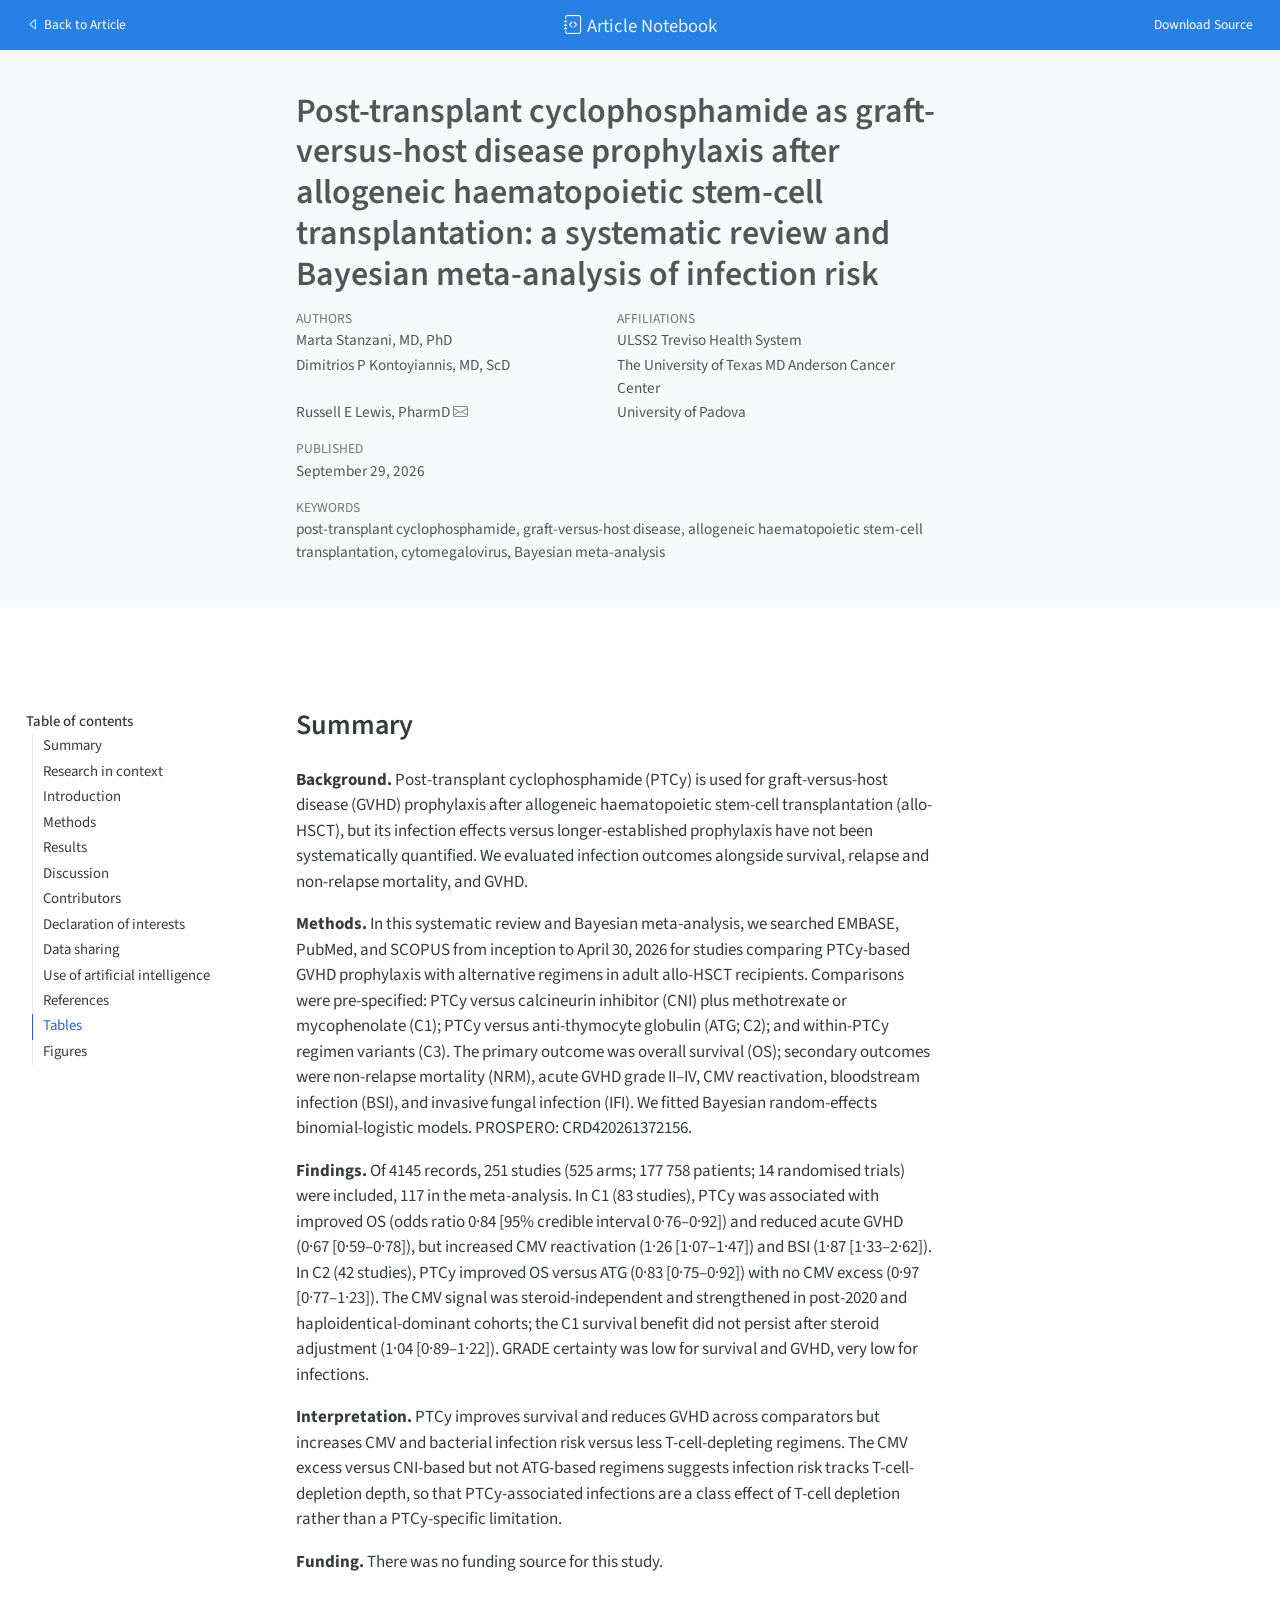
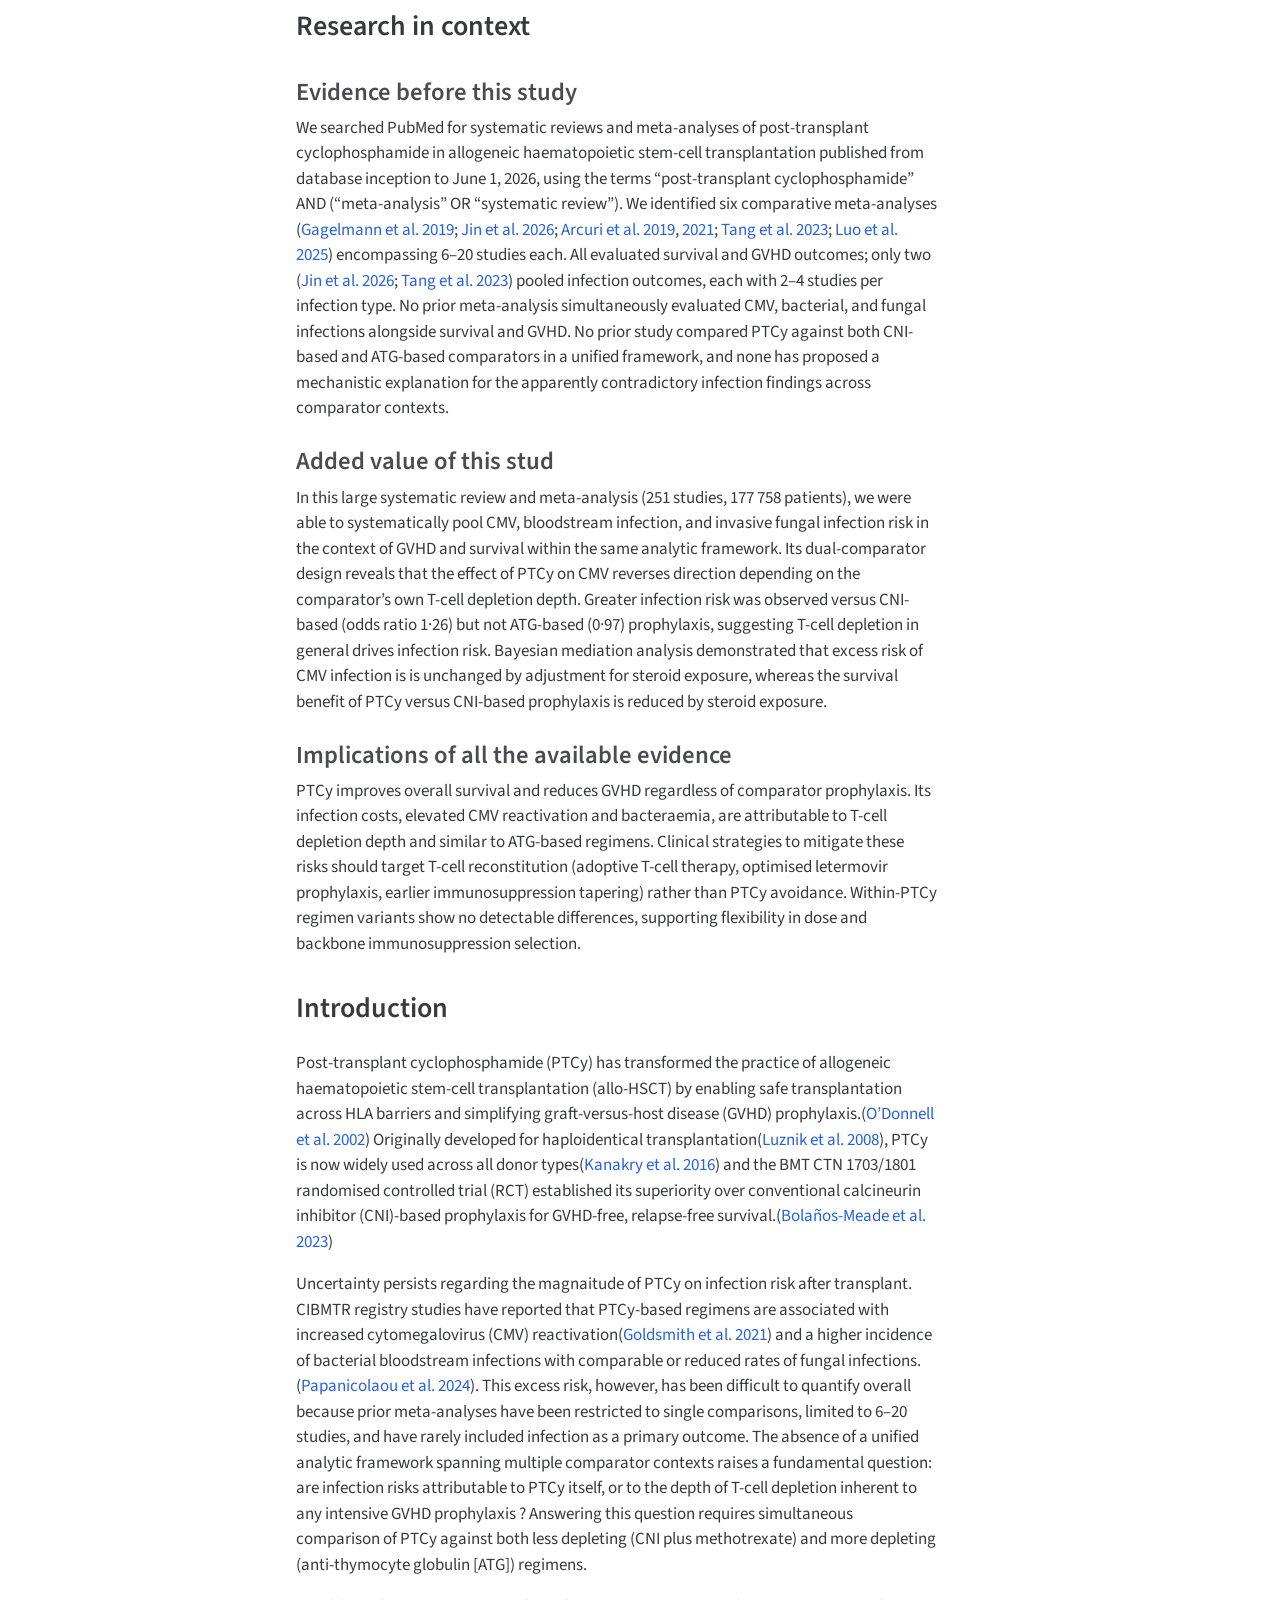
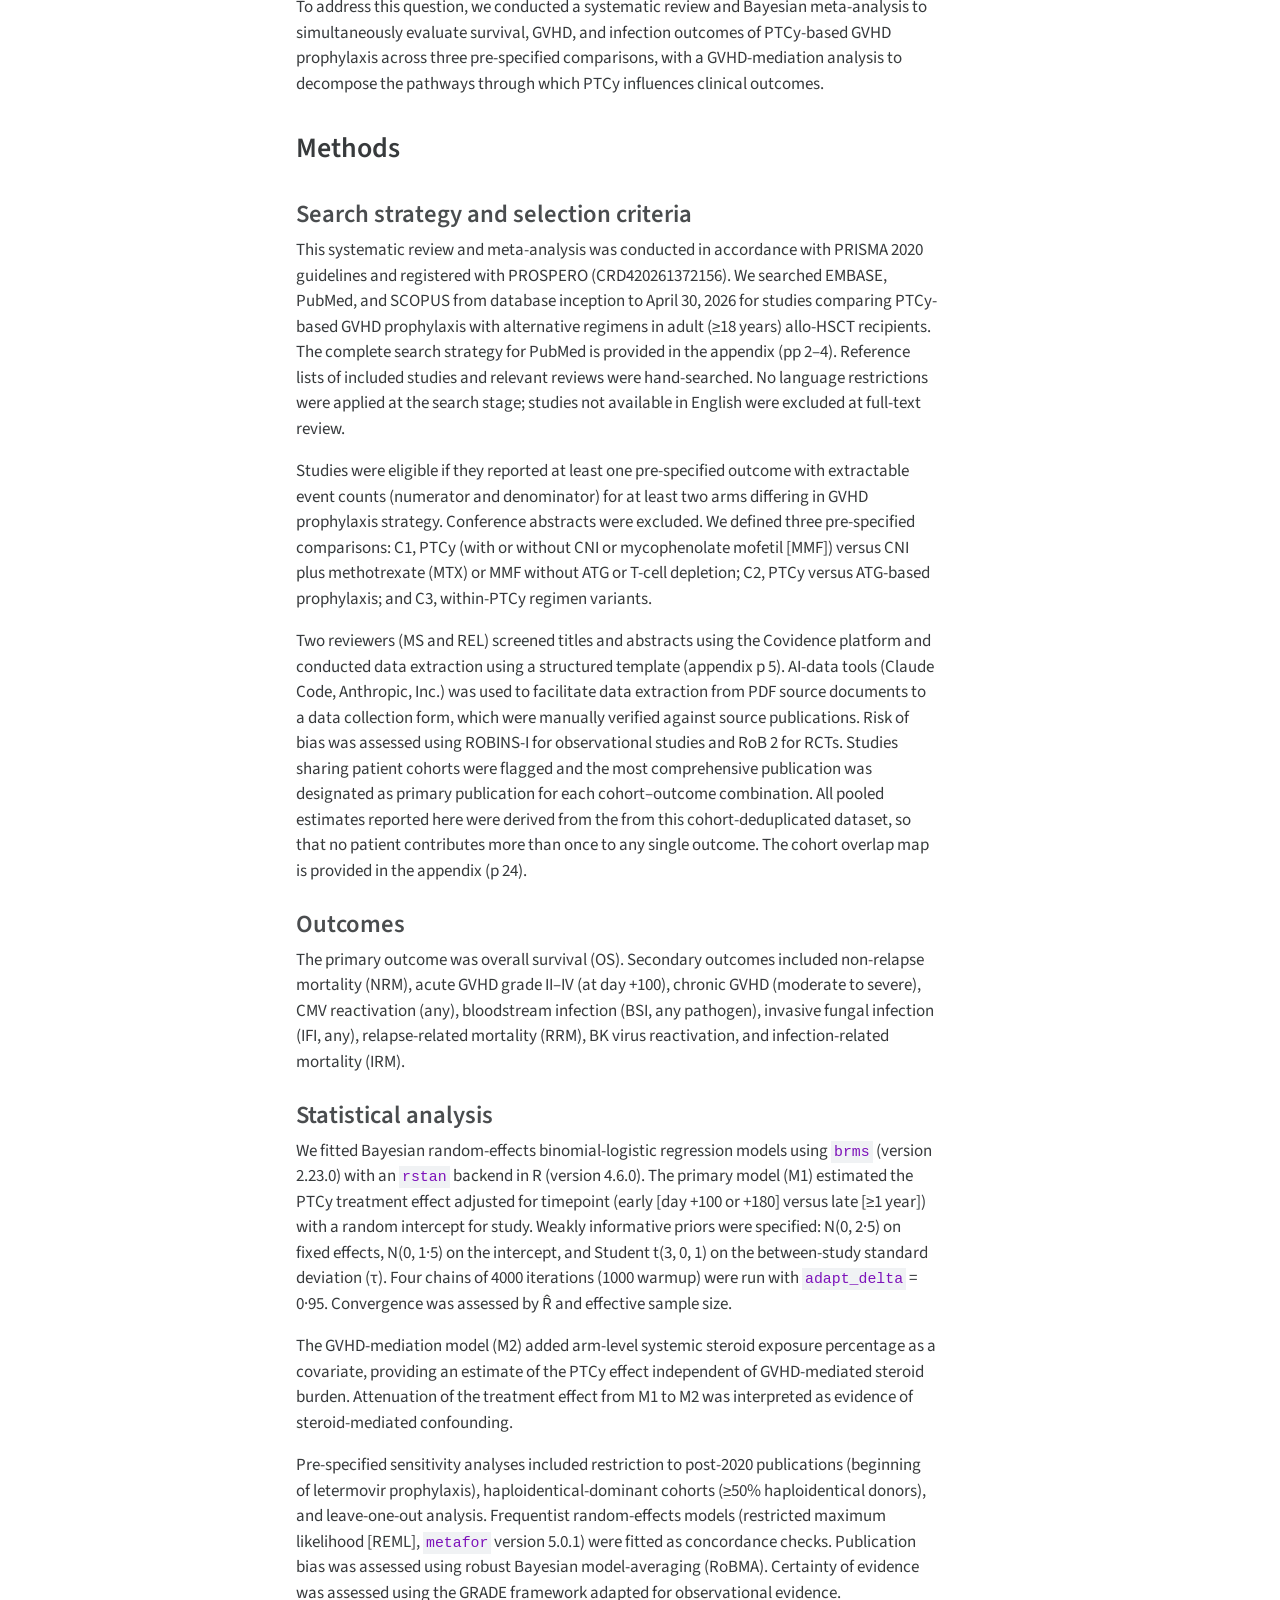
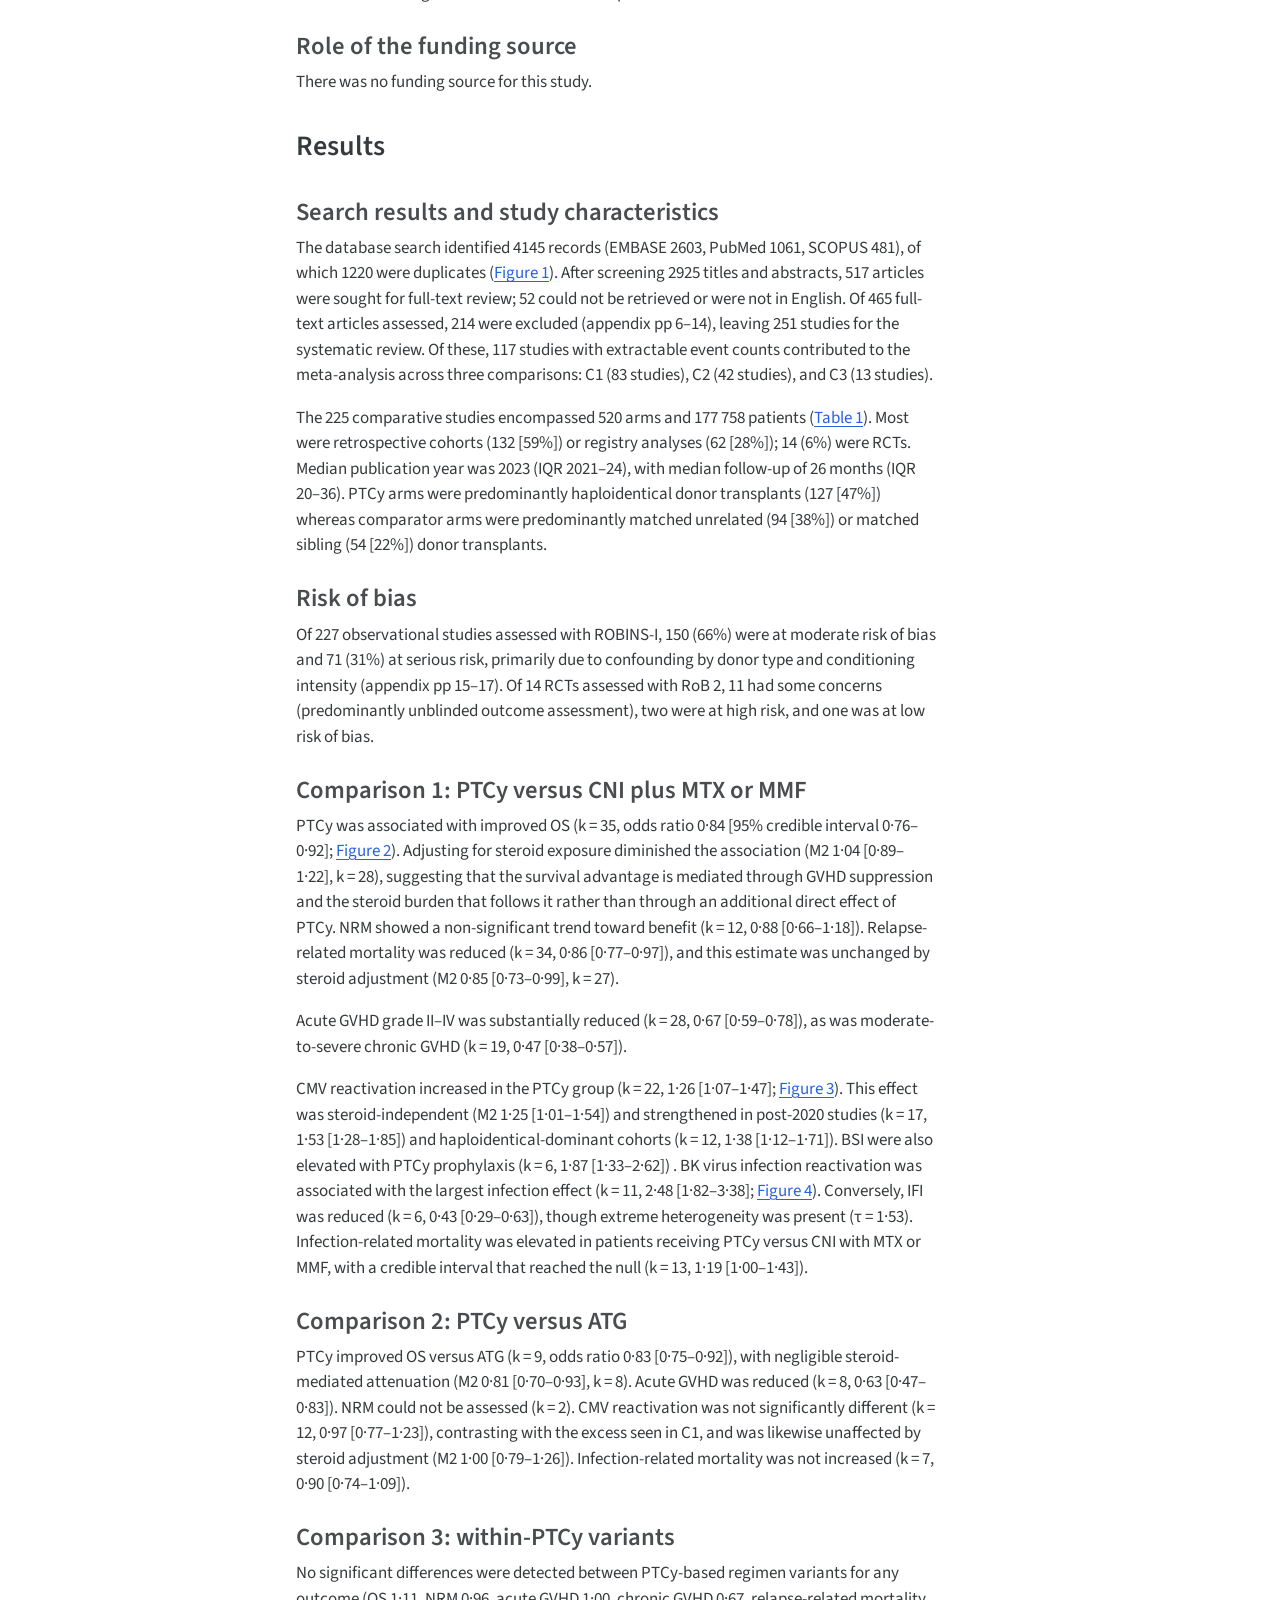
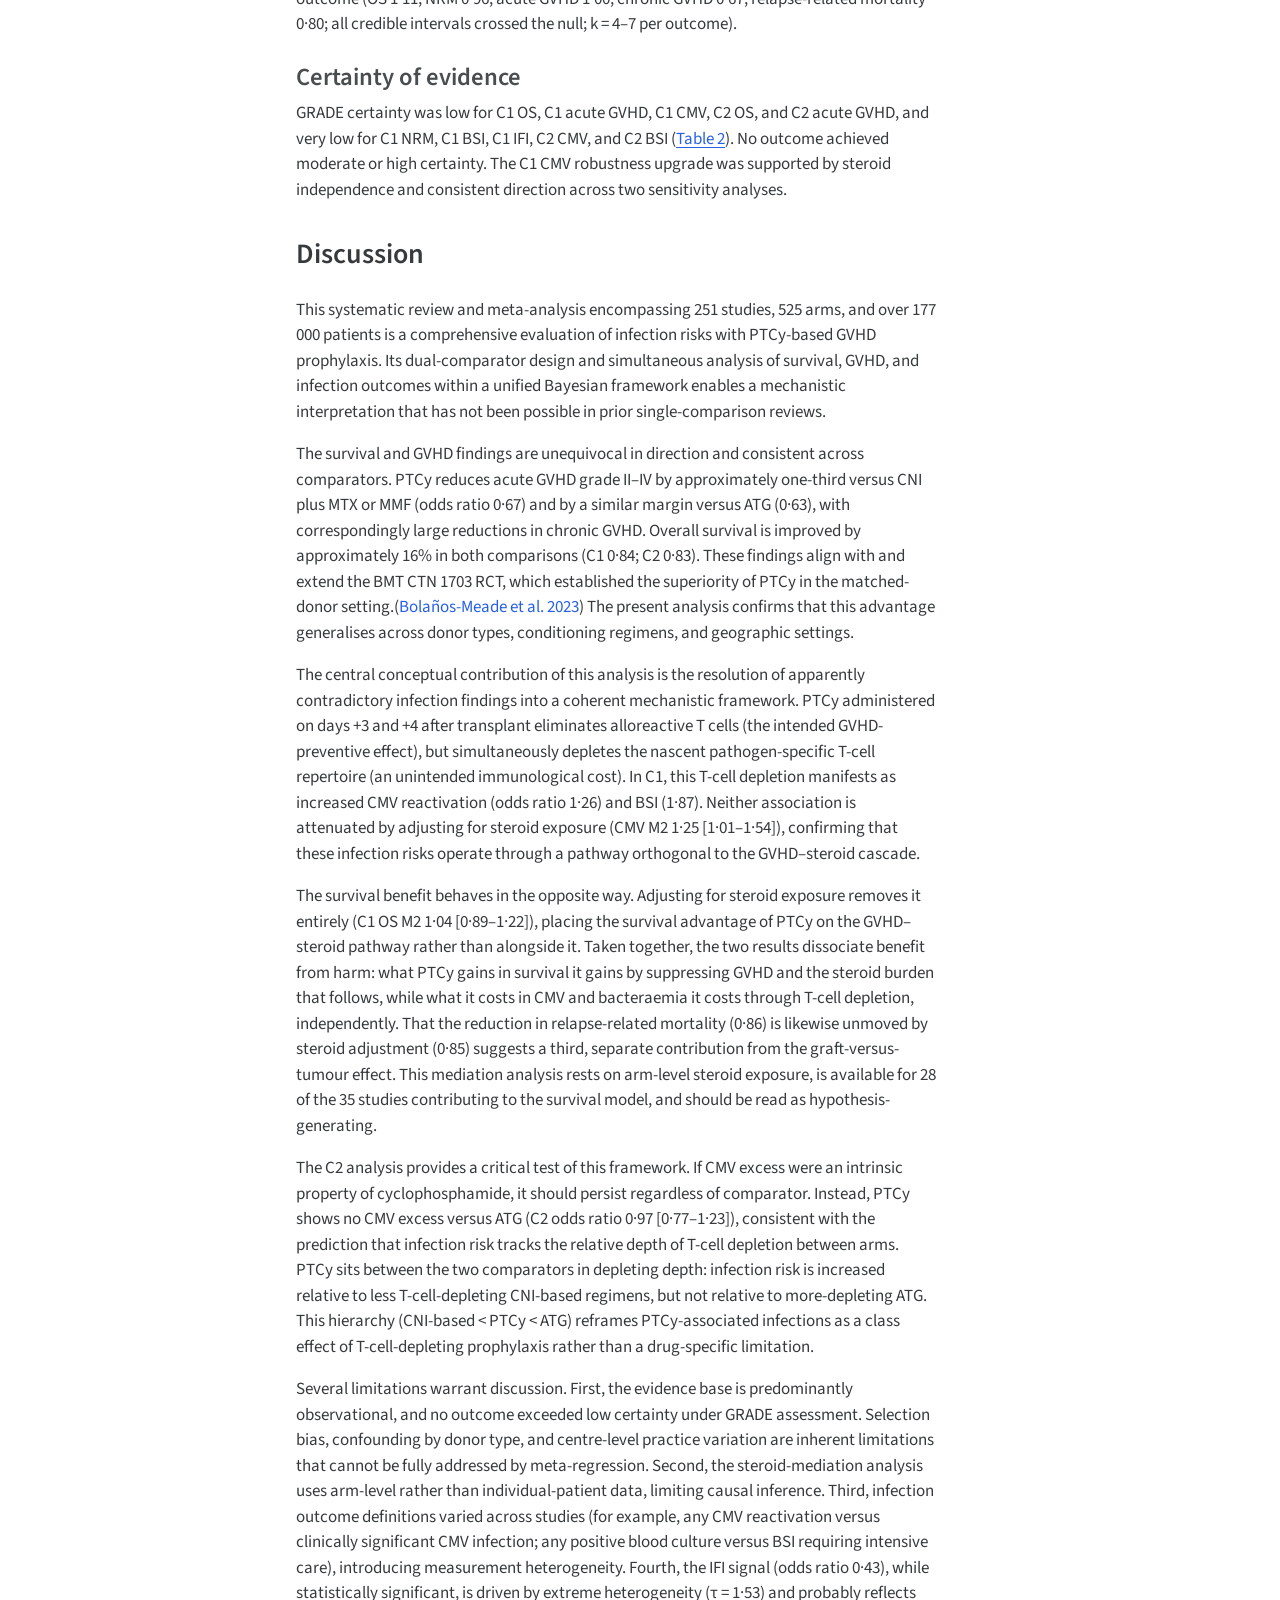
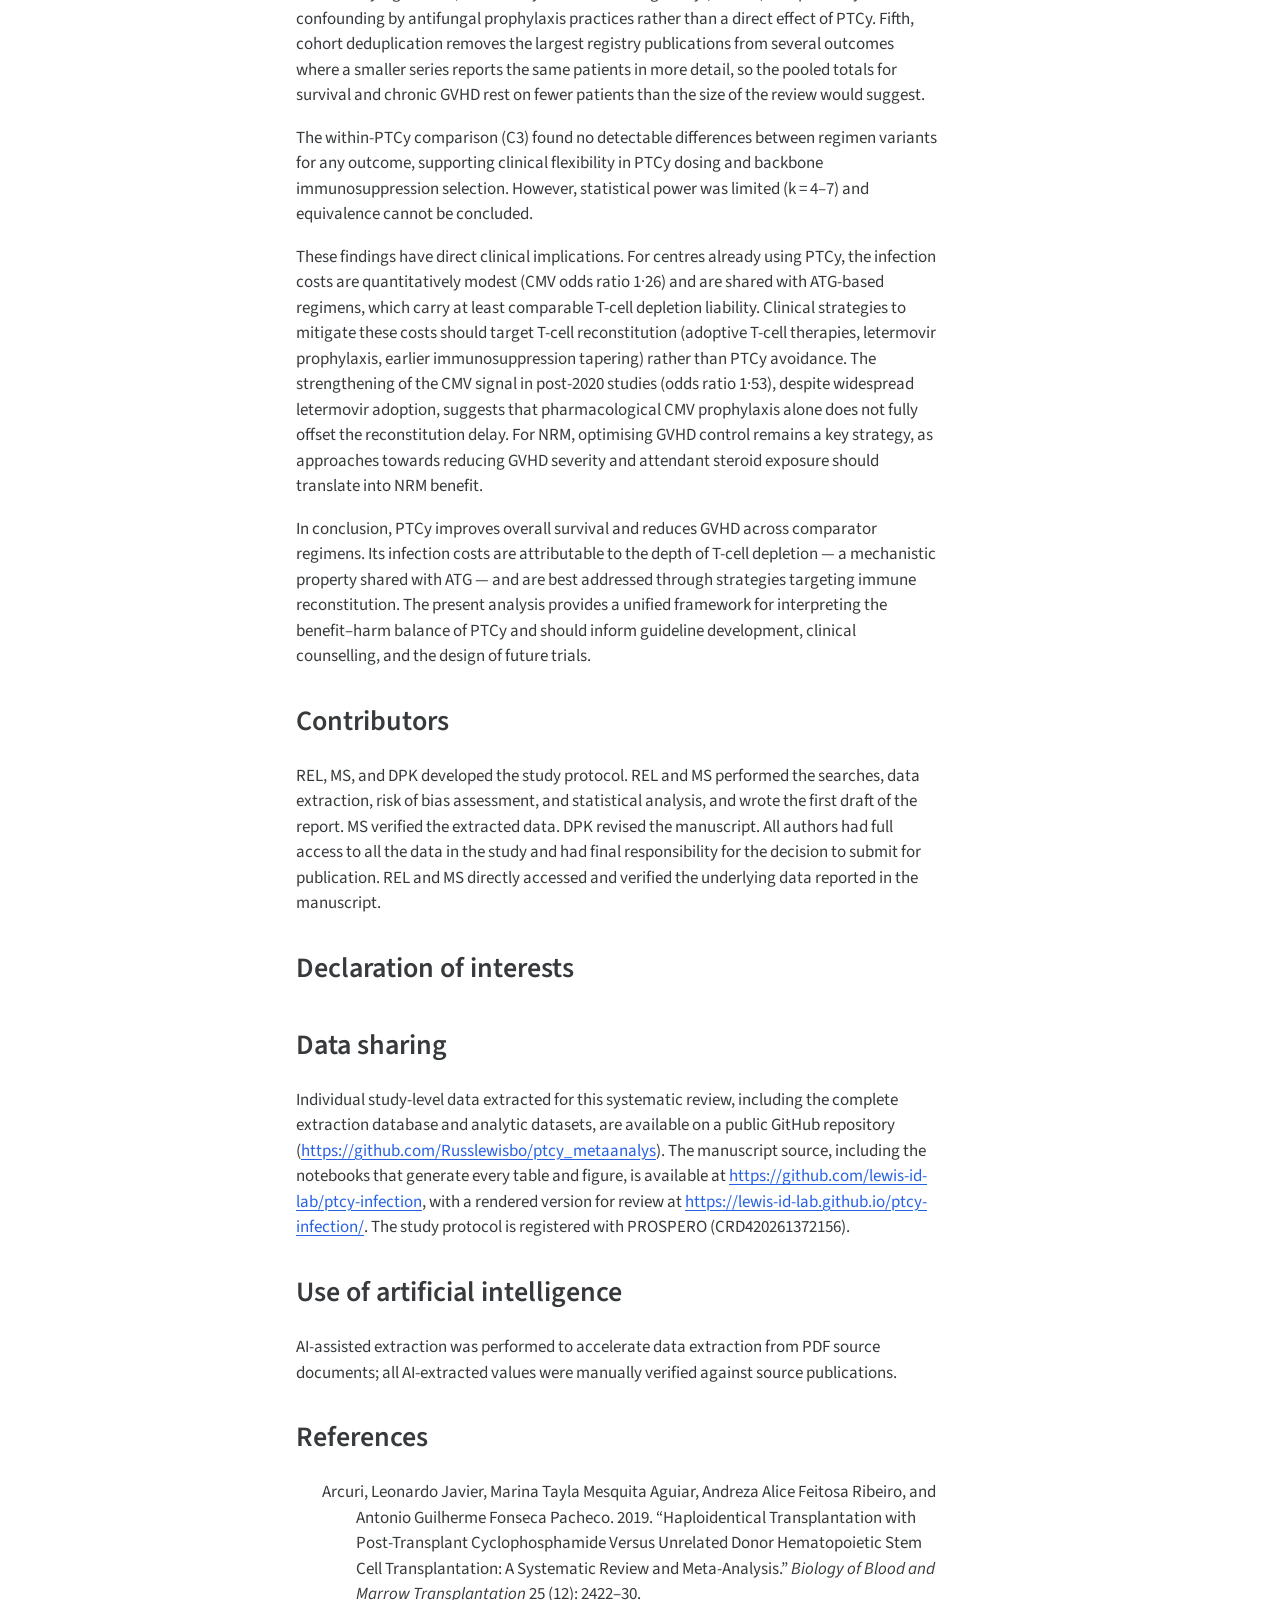
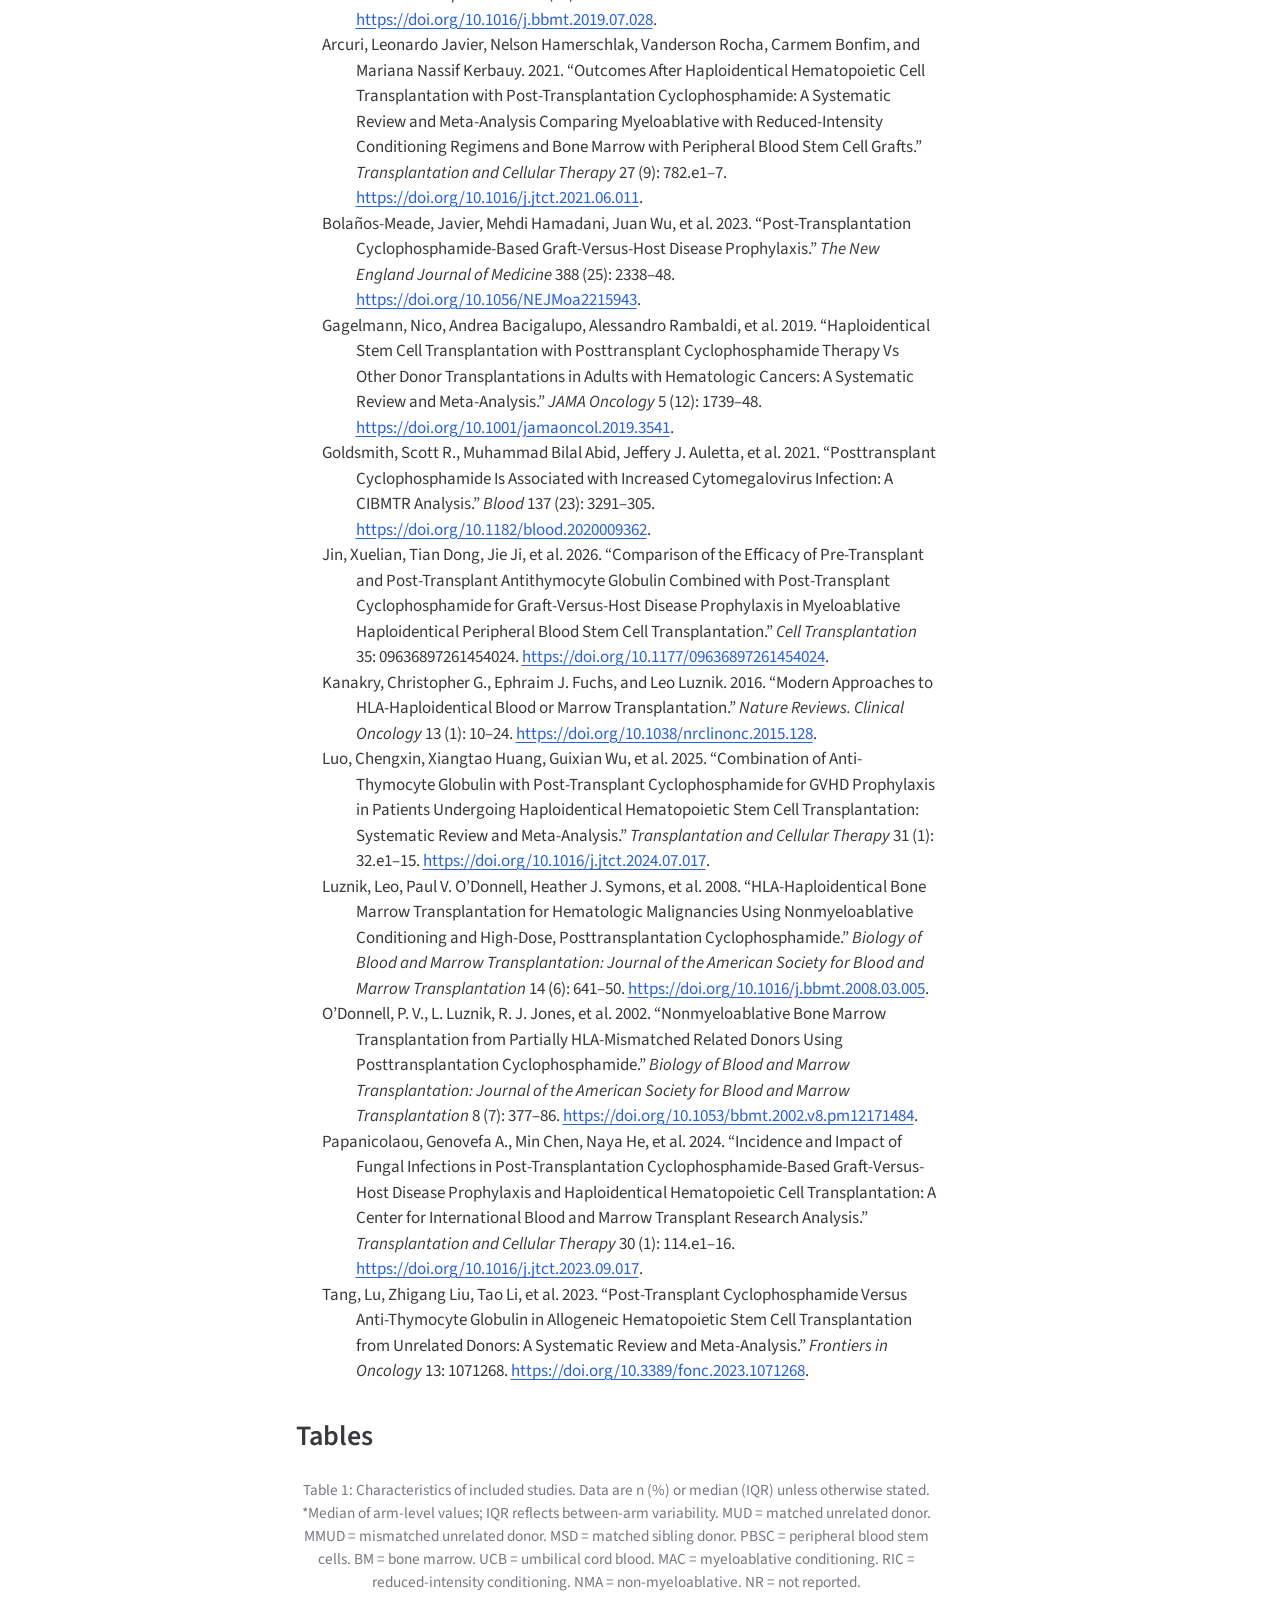
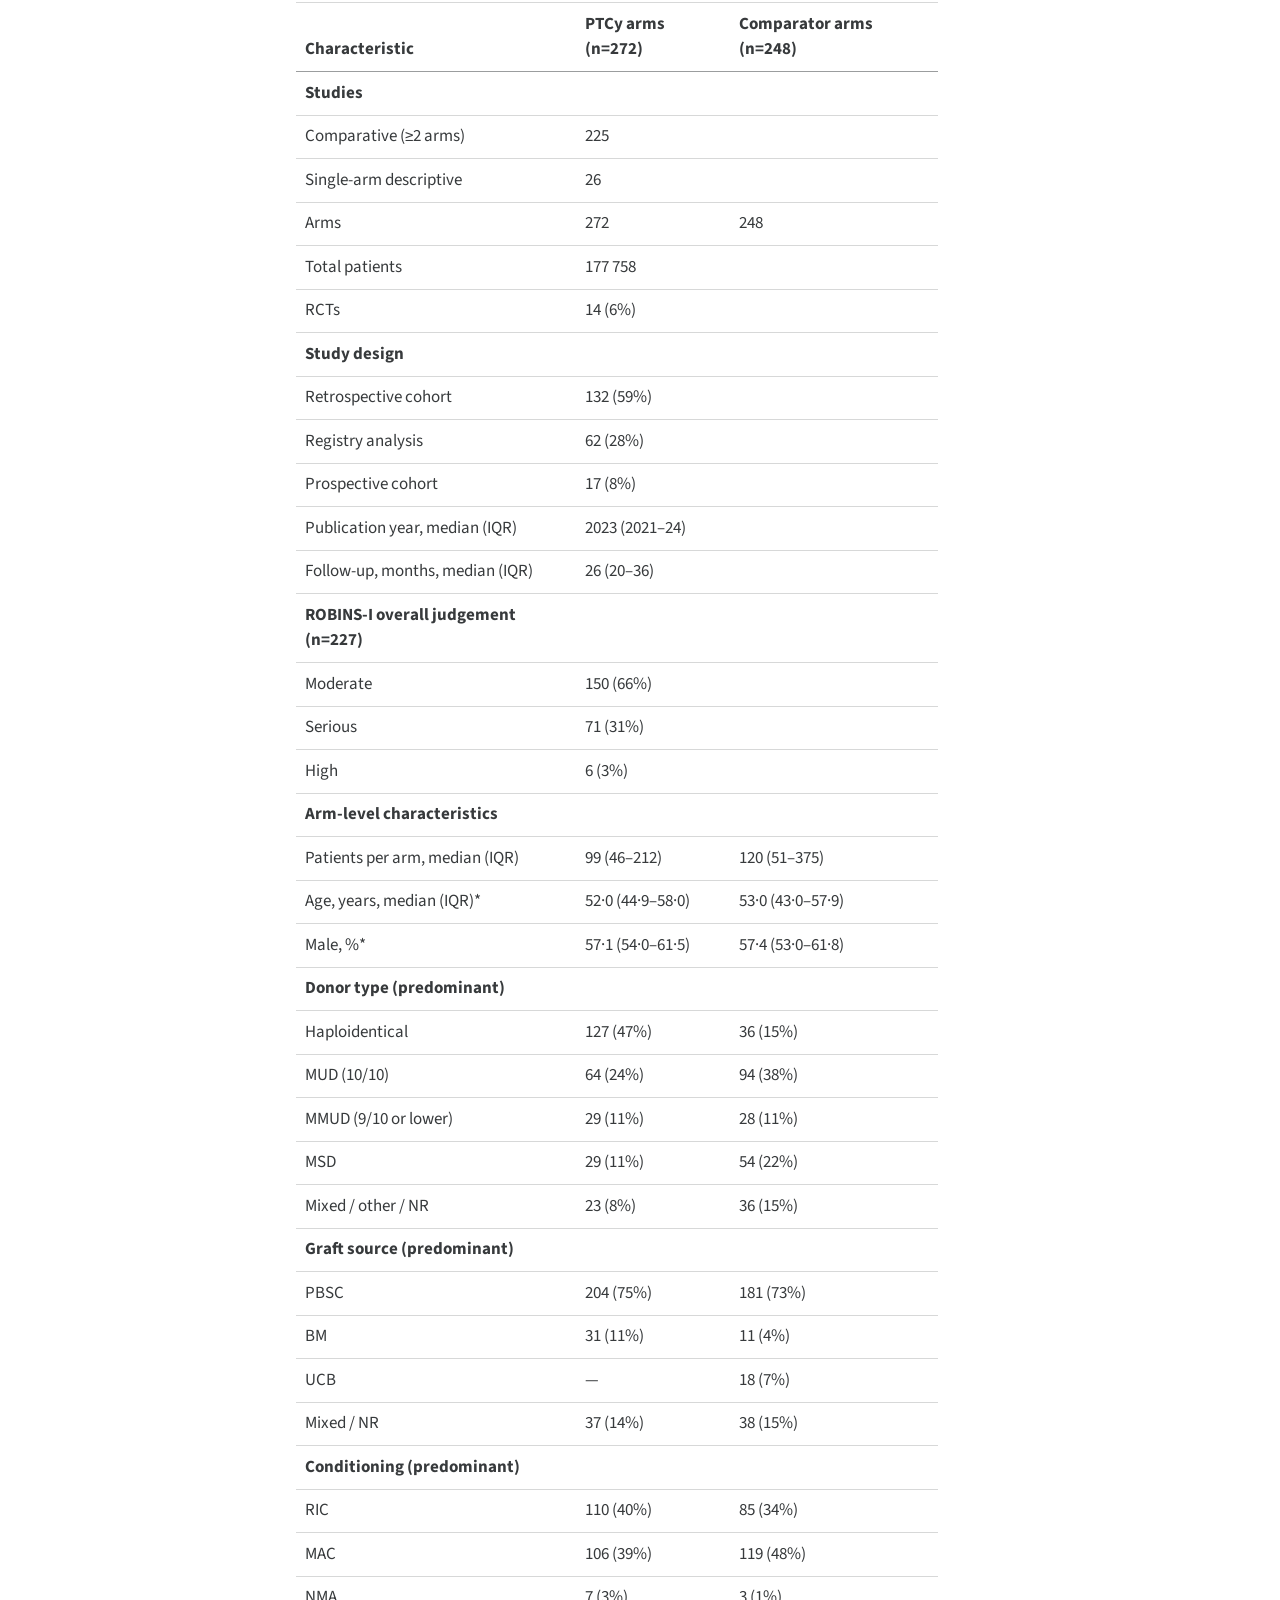
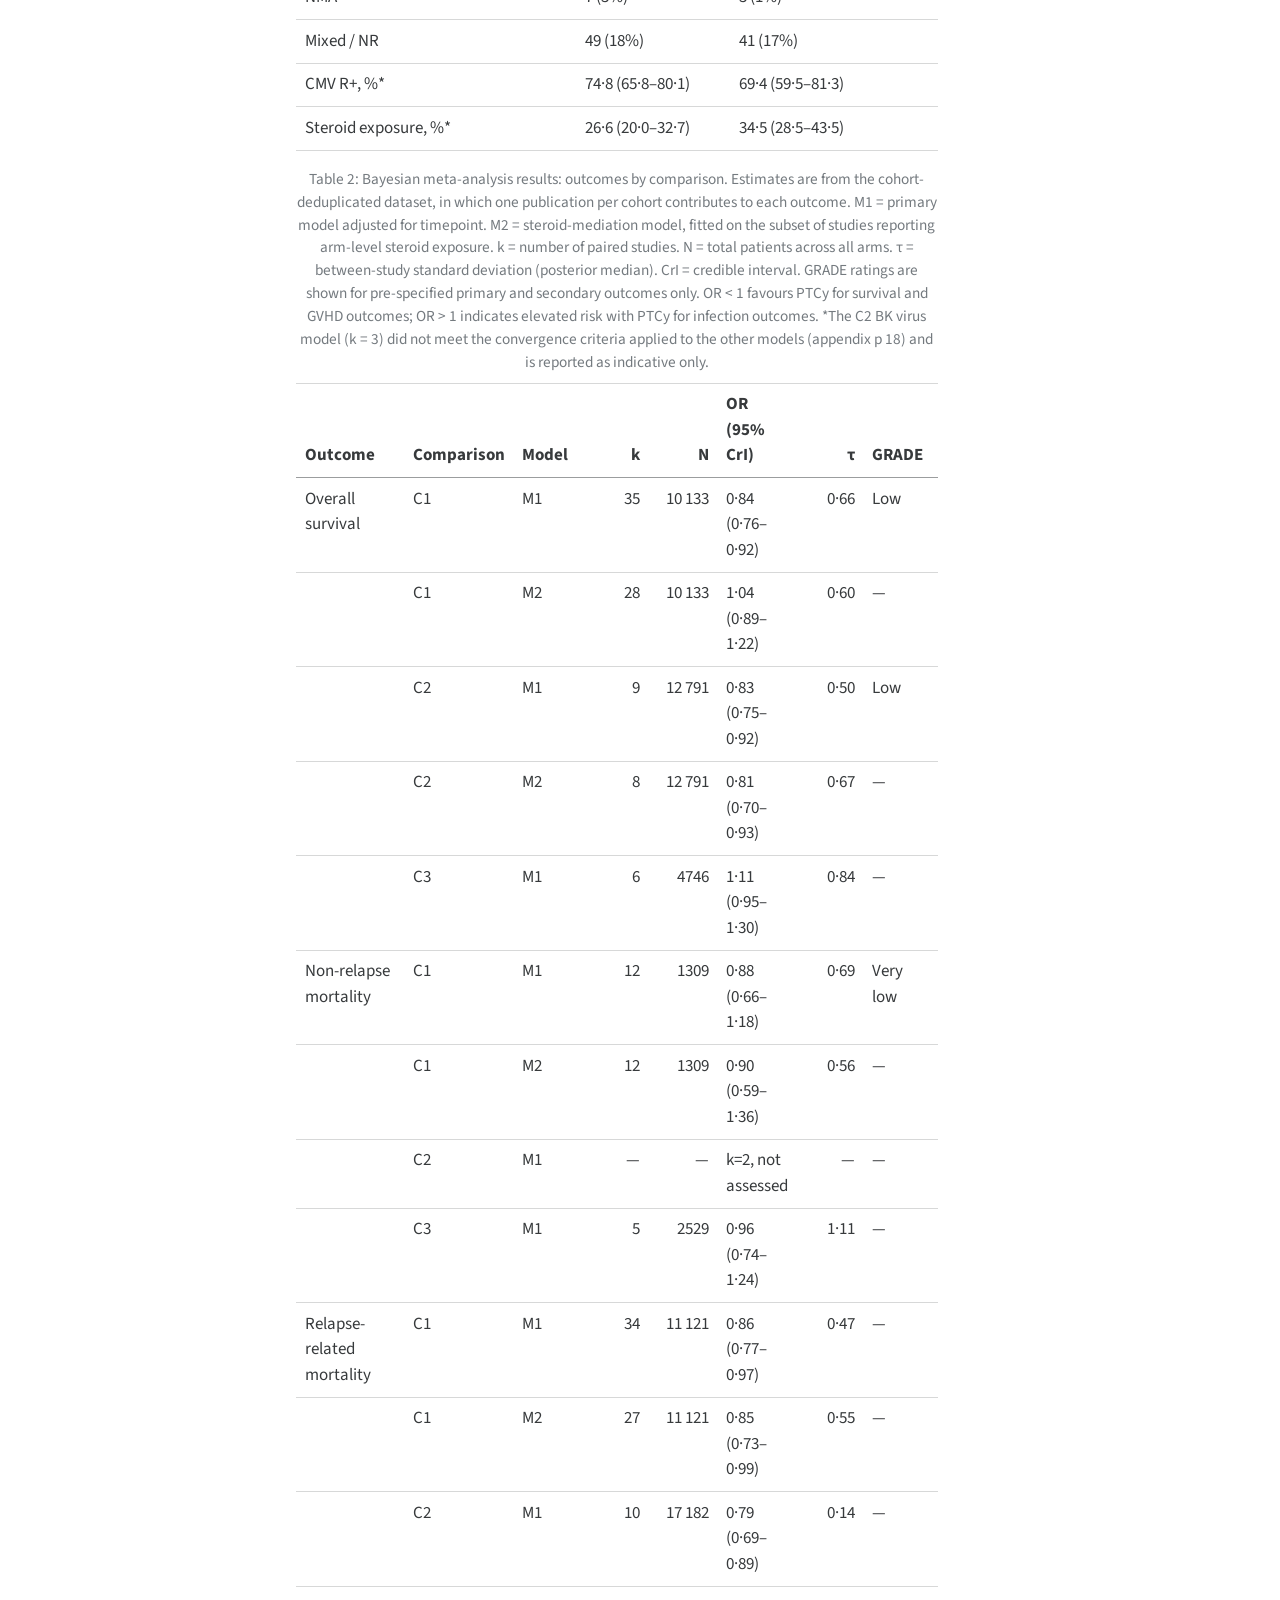
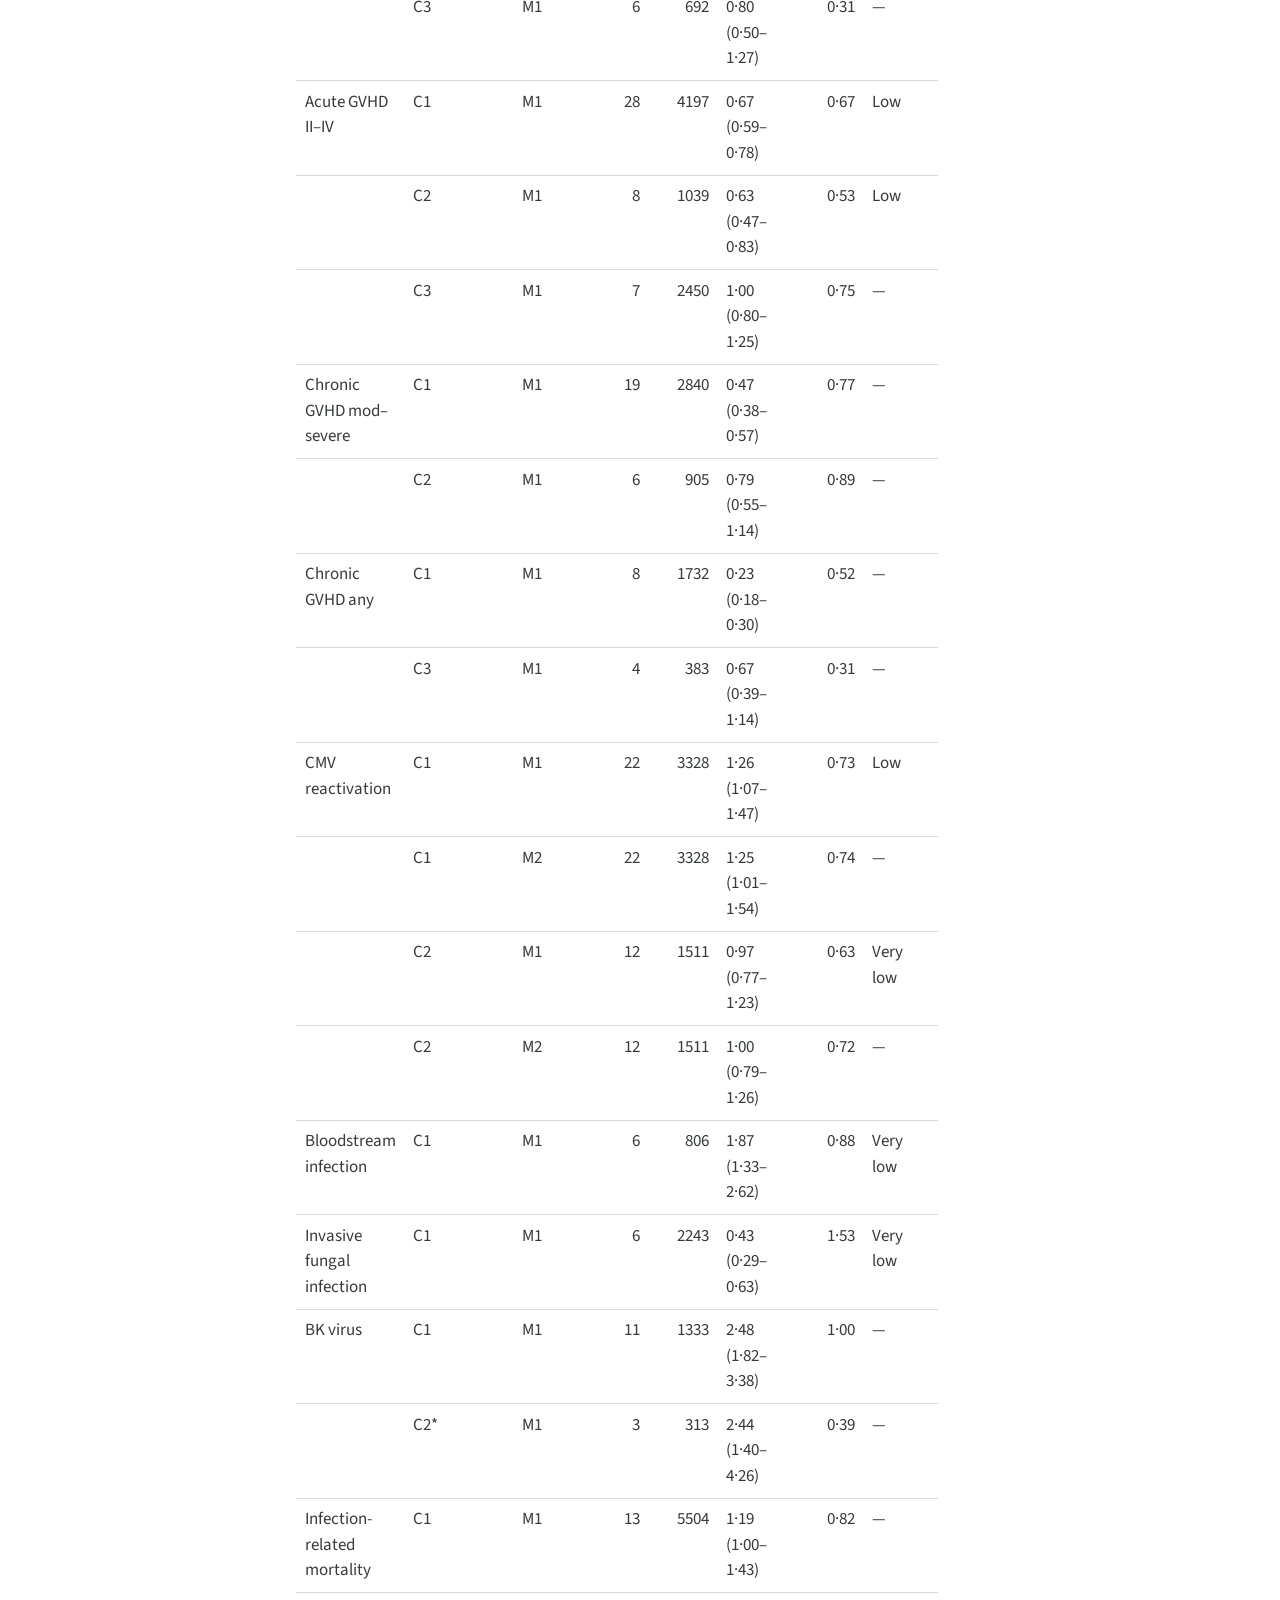
==== index-preview.html @ 62291aff "Clarify T-cell depletion hierarchy sentence" ====
<!DOCTYPE html>
<html xmlns="http://www.w3.org/1999/xhtml" lang="en" xml:lang="en"><head>
    <meta charset="utf-8">
    <meta name="generator" content="quarto-1.10.18">

    <meta name="viewport" content="width=device-width, initial-scale=1.0, user-scalable=yes">

    <meta name="author" content="Marta Stanzani">
    <meta name="author" content="Dimitrios P Kontoyiannis">
    <meta name="author" content="Russell E Lewis">
    <meta name="dcterms.date" content="2026-09-29">
    <meta name="keywords" content="post-transplant cyclophosphamide, graft-versus-host disease, allogeneic haematopoietic stem-cell transplantation, cytomegalovirus, Bayesian meta-analysis">

    <title>Post-transplant cyclophosphamide as graft-versus-host disease prophylaxis after allogeneic haematopoietic stem-cell transplantation: a systematic review and Bayesian meta-analysis of infection risk</title>
    <style>
      /* Default styles provided by pandoc.
      ** See https://pandoc.org/MANUAL.html#variables-for-html for config info.
      */
      span.smallcaps{font-variant: small-caps;}
      div.columns{display: flex; gap: 1.5em;}
      div.column{flex: auto;}
      @media screen {
      div.columns{gap: min(4vw, 1.5em);}
      div.column{overflow-x: auto;}
      }
      div.hanging-indent{margin-left: 1.5em; text-indent: -1.5em;}
      ul.task-list{list-style: none;}
      ul.task-list li input[type="checkbox"] {
        width: 0.8em;
        margin: 0 0.8em 0.2em -1em; /* quarto-specific, see https://github.com/quarto-dev/quarto-cli/issues/4556 */ 
        vertical-align: middle;
      }
      /* CSS for citations */
      div.csl-bib-body { }
      div.csl-entry {
        clear: both;
      }
      .hanging-indent div.csl-entry {
        margin-left:2em;
        text-indent:-2em;
      }
      div.csl-left-margin {
        min-width:2em;
        float:left;
      }
      div.csl-right-inline {
        margin-left:2em;
        padding-left:1em;
      }
      div.csl-indent {
        margin-left: 2em;
      }    </style>

    <style>
      body.hypothesis-enabled #quarto-embed-header {
        padding-right: 36px;
      }

      #quarto-embed-header {
        height: 3em;
        width: 100%;
        display: flex;
        justify-content: space-between;
        align-items: center;
        border-bottom: solid 1px;
      }

      #quarto-embed-header h6 {
        font-size: 1.1em;
        padding-top: 0.6em;
        margin-left: 1em;
        margin-right: 1em;
        font-weight: 400;
      }

      #quarto-embed-header a.quarto-back-link,
      #quarto-embed-header a.quarto-download-embed {
        font-size: 0.8em;
        margin-top: 1em;
        margin-bottom: 1em;
        margin-left: 1em;
        margin-right: 1em;
      }

      .quarto-back-container {
        padding-left: 0.5em;
        display: flex;
      }

      .headroom {
          will-change: transform;
          transition: transform 200ms linear;
      }

      .headroom--pinned {
          transform: translateY(0%);
      }

      .headroom--unpinned {
          transform: translateY(-100%);
      }      
    </style>

    <script>
    window.document.addEventListener("DOMContentLoaded", function () {

      var header = window.document.querySelector("#quarto-embed-header");
      const titleBannerEl = window.document.querySelector("body > #title-block-header");
      if (titleBannerEl) {
        titleBannerEl.style.paddingTop = header.clientHeight + "px";
      }
      const contentEl = window.document.getElementById('quarto-content');
      for (const child of contentEl.children) {
        child.style.paddingTop = header.clientHeight + "px";
        child.style.marginTop = "1em";
      }

      // Use the article root if the `back` call doesn't work. This isn't perfect
      // but should typically work
      window.quartoBackToArticle = () => {
        var currentUrl = window.location.href;
        window.history.back();
        setTimeout(() => {
            // if location was not changed in 100 ms, then there is no history back
            if(currentUrl === window.location.href){              
                // redirect to site root
                window.location.href = "index.html";
            }
        }, 100);
      }

      const headroom = new window.Headroom(header, {
        tolerance: 5,
        onPin: function () {
        },
        onUnpin: function () {
        },
      });
      headroom.init();
    });
    </script>

    
<script src="site_libs/manuscript-notebook/headroom.min.js"></script>
<script src="site_libs/clipboard/clipboard.min.js"></script>
<script src="site_libs/quarto-html/quarto.js" type="module"></script>
<script src="site_libs/quarto-html/tabsets/tabsets.js" type="module"></script>
<script src="site_libs/quarto-html/popper.min.js"></script>
<script src="site_libs/quarto-html/tippy.umd.min.js"></script>
<script src="site_libs/quarto-html/anchor.min.js"></script>
<link href="site_libs/quarto-html/tippy.css" rel="stylesheet">
<link href="site_libs/quarto-html/quarto-syntax-highlighting-64a204ab8560d761af7679ceaba22944.css" rel="stylesheet" id="quarto-text-highlighting-styles">
<script src="site_libs/bootstrap/bootstrap.min.js"></script>
<link href="site_libs/bootstrap/bootstrap-icons.css" rel="stylesheet">
<link href="site_libs/bootstrap/bootstrap-62e2d20df198e8a01bb734742f2e28cf.min.css" rel="stylesheet" append-hash="true" id="quarto-bootstrap" data-mode="light">
<script src="site_libs/quarto-contrib/glightbox/glightbox.min.js"></script>
<link href="site_libs/quarto-contrib/glightbox/glightbox.min.css" rel="stylesheet">
<link href="site_libs/quarto-contrib/glightbox/lightbox.css" rel="stylesheet">
     
      <meta name="citation_title" content="Post-transplant cyclophosphamide as graft-versus-host disease prophylaxis after allogeneic haematopoietic stem-cell transplantation: a systematic review and Bayesian meta-analysis of infection risk">
<meta name="citation_keywords" content="post-transplant cyclophosphamide,graft-versus-host disease,allogeneic haematopoietic stem-cell transplantation,cytomegalovirus,Bayesian meta-analysis">
<meta name="citation_author" content="Marta Stanzani">
<meta name="citation_author" content="Dimitrios P Kontoyiannis">
<meta name="citation_author" content="Russell E Lewis">
<meta name="citation_publication_date" content="2026-09-29">
<meta name="citation_cover_date" content="2026-09-29">
<meta name="citation_year" content="2026">
<meta name="citation_online_date" content="2026-09-29">
<meta name="citation_language" content="en">
<meta name="citation_reference" content="citation_title=Haploidentical stem cell transplantation with posttransplant cyclophosphamide therapy vs other donor transplantations in adults with hematologic cancers: A systematic review and meta-analysis;,citation_author=Nico Gagelmann;,citation_author=Andrea Bacigalupo;,citation_author=Alessandro Rambaldi;,citation_author=Dieter Hoelzer;,citation_author=Jörg Halter;,citation_author=Jaime Sanz;,citation_author=Francesca Bonifazi;,citation_author=Ellen Meijer;,citation_author=Maija Itälä-Remes;,citation_author=Markéta Marková;,citation_author=Carlos Solano;,citation_author=Nicolaus Kröger;,citation_publication_date=2019;,citation_cover_date=2019;,citation_year=2019;,citation_issue=12;,citation_doi=10.1001/jamaoncol.2019.3541;,citation_issn=2374-2437;,citation_volume=5;,citation_journal_title=JAMA Oncology;">
<meta name="citation_reference" content="citation_title=Comparison of the efficacy of pre-transplant and post-transplant antithymocyte globulin combined with post-transplant cyclophosphamide for graft-versus-host disease prophylaxis in myeloablative haploidentical peripheral blood stem cell transplantation;,citation_author=Xuelian Jin;,citation_author=Tian Dong;,citation_author=Jie Ji;,citation_author=Zhigang Liu;,citation_author=Pu Kuang;,citation_author=Jian Li;,citation_author=Yu Wu;,citation_author=Juan Xu;,citation_author=Zerong Wang;,citation_author=Jiajia Zeng;,citation_author=Zilin Xiong;,citation_author=Xinchuan Chen;,citation_publication_date=2026;,citation_cover_date=2026;,citation_year=2026;,citation_doi=10.1177/09636897261454024;,citation_issn=0963-6897;,citation_pmid=42223061;,citation_volume=35;,citation_journal_title=Cell Transplantation;">
<meta name="citation_reference" content="citation_title=Haploidentical transplantation with post-transplant cyclophosphamide versus unrelated donor hematopoietic stem cell transplantation: A systematic review and meta-analysis;,citation_author=Leonardo Javier Arcuri;,citation_author=Marina Tayla Mesquita Aguiar;,citation_author=Andreza Alice Feitosa Ribeiro;,citation_author=Antonio Guilherme Fonseca Pacheco;,citation_publication_date=2019;,citation_cover_date=2019;,citation_year=2019;,citation_issue=12;,citation_doi=10.1016/j.bbmt.2019.07.028;,citation_issn=10838791;,citation_volume=25;,citation_journal_title=Biology of Blood and Marrow Transplantation;">
<meta name="citation_reference" content="citation_title=Outcomes after haploidentical hematopoietic cell transplantation with post-transplantation cyclophosphamide: A systematic review and meta-analysis comparing myeloablative with reduced-intensity conditioning regimens and bone marrow with peripheral blood stem cell grafts;,citation_author=Leonardo Javier Arcuri;,citation_author=Nelson Hamerschlak;,citation_author=Vanderson Rocha;,citation_author=Carmem Bonfim;,citation_author=Mariana Nassif Kerbauy;,citation_publication_date=2021;,citation_cover_date=2021;,citation_year=2021;,citation_issue=9;,citation_doi=10.1016/j.jtct.2021.06.011;,citation_issn=2666-6367;,citation_pmid=34146733;,citation_volume=27;,citation_journal_title=Transplantation and Cellular Therapy;">
<meta name="citation_reference" content="citation_title=Post-transplant cyclophosphamide versus anti-thymocyte globulin in allogeneic hematopoietic stem cell transplantation from unrelated donors: A systematic review and meta-analysis;,citation_author=Lu Tang;,citation_author=Zhigang Liu;,citation_author=Tao Li;,citation_author=Tian Dong;,citation_author=Qiuhui Wu;,citation_author=Ting Niu;,citation_author=Ting Liu;,citation_author=Jie Ji;,citation_publication_date=2023;,citation_cover_date=2023;,citation_year=2023;,citation_doi=10.3389/fonc.2023.1071268;,citation_issn=2234-943X;,citation_pmid=36874098;,citation_volume=13;,citation_journal_title=Frontiers in Oncology;">
<meta name="citation_reference" content="citation_title=Combination of anti-thymocyte globulin with post-transplant cyclophosphamide for GVHD prophylaxis in patients undergoing haploidentical hematopoietic stem cell transplantation: Systematic review and meta-analysis;,citation_author=Chengxin Luo;,citation_author=Xiangtao Huang;,citation_author=Guixian Wu;,citation_author=Yarui Huang;,citation_author=Yaqun Ding;,citation_author=Zhen Huang;,citation_author=Qiuyue Song;,citation_author=Jieping Chen;,citation_author=Xi Li;,citation_author=Shuangnian Xu;,citation_publication_date=2025;,citation_cover_date=2025;,citation_year=2025;,citation_issue=1;,citation_doi=10.1016/j.jtct.2024.07.017;,citation_issn=2666-6367;,citation_pmid=39084262;,citation_volume=31;,citation_journal_title=Transplantation and Cellular Therapy;">
<meta name="citation_reference" content="citation_title=Nonmyeloablative bone marrow transplantation from partially HLA-mismatched related donors using posttransplantation cyclophosphamide;,citation_author=P. V. O’Donnell;,citation_author=L. Luznik;,citation_author=R. J. Jones;,citation_author=G. B. Vogelsang;,citation_author=M. S. Leffell;,citation_author=M. Phelps;,citation_author=P. Rhubart;,citation_author=K. Cowan;,citation_author=S. Piantados;,citation_author=E. J. Fuchs;,citation_publication_date=2002;,citation_cover_date=2002;,citation_year=2002;,citation_issue=7;,citation_doi=10.1053/bbmt.2002.v8.pm12171484;,citation_issn=1083-8791;,citation_pmid=12171484;,citation_volume=8;,citation_journal_title=Biology of Blood and Marrow Transplantation: Journal of the American Society for Blood and Marrow Transplantation;">
<meta name="citation_reference" content="citation_title=HLA-haploidentical bone marrow transplantation for hematologic malignancies using nonmyeloablative conditioning and high-dose, posttransplantation cyclophosphamide;,citation_author=Leo Luznik;,citation_author=Paul V. O’Donnell;,citation_author=Heather J. Symons;,citation_author=Allen R. Chen;,citation_author=M. Susan Leffell;,citation_author=Marianna Zahurak;,citation_author=Ted A. Gooley;,citation_author=Steve Piantadosi;,citation_author=Michele Kaup;,citation_author=Richard F. Ambinder;,citation_author=Carol Ann Huff;,citation_author=William Matsui;,citation_author=Javier Bolaños-Meade;,citation_author=Ivan Borrello;,citation_author=Jonathan D. Powell;,citation_author=Elizabeth Harrington;,citation_author=Sandy Warnock;,citation_author=Mary Flowers;,citation_author=Robert A. Brodsky;,citation_author=Brenda M. Sandmaier;,citation_author=Rainer F. Storb;,citation_author=Richard J. Jones;,citation_author=Ephraim J. Fuchs;,citation_publication_date=2008;,citation_cover_date=2008;,citation_year=2008;,citation_issue=6;,citation_doi=10.1016/j.bbmt.2008.03.005;,citation_issn=1523-6536;,citation_pmid=18489989;,citation_volume=14;,citation_journal_title=Biology of Blood and Marrow Transplantation: Journal of the American Society for Blood and Marrow Transplantation;">
<meta name="citation_reference" content="citation_title=Modern approaches to HLA-haploidentical blood or marrow transplantation;,citation_author=Christopher G. Kanakry;,citation_author=Ephraim J. Fuchs;,citation_author=Leo Luznik;,citation_publication_date=2016;,citation_cover_date=2016;,citation_year=2016;,citation_issue=1;,citation_doi=10.1038/nrclinonc.2015.128;,citation_issn=1759-4782;,citation_pmid=26305035;,citation_volume=13;,citation_journal_title=Nature Reviews. Clinical Oncology;">
<meta name="citation_reference" content="citation_title=Post-transplantation cyclophosphamide-based graft-versus-host disease prophylaxis;,citation_author=Javier Bolaños-Meade;,citation_author=Mehdi Hamadani;,citation_author=Juan Wu;,citation_author=Monzr M. Al Malki;,citation_author=Michael J. Martens;,citation_author=Lyndsey Runaas;,citation_author=Hany Elmariah;,citation_author=Andrew R. Rezvani;,citation_author=Mahasweta Gooptu;,citation_author=Karilyn T. Larkin;,citation_author=Brian C. Shaffer;,citation_author=Najla El Jurdi;,citation_author=Alison W. Loren;,citation_author=Melhem Solh;,citation_author=Aric C. Hall;,citation_author=Amin M. Alousi;,citation_author=Omer H. Jamy;,citation_author=Miguel-Angel Perales;,citation_author=Janny M. Yao;,citation_author=Kristy Applegate;,citation_author=Ami S. Bhatt;,citation_author=Leslie S. Kean;,citation_author=Yvonne A. Efebera;,citation_author=Ran Reshef;,citation_author=William Clark;,citation_author=Nancy L. DiFronzo;,citation_author=Eric Leifer;,citation_author=Mary M. Horowitz;,citation_author=Richard J. Jones;,citation_author=Shernan G. Holtan;,citation_author=BMT CTN 1703 Investigators;,citation_publication_date=2023;,citation_cover_date=2023;,citation_year=2023;,citation_issue=25;,citation_doi=10.1056/NEJMoa2215943;,citation_issn=1533-4406;,citation_pmid=37342922;,citation_volume=388;,citation_journal_title=The New England Journal of Medicine;">
<meta name="citation_reference" content="citation_title=Posttransplant cyclophosphamide is associated with increased cytomegalovirus infection: A CIBMTR analysis;,citation_author=Scott R. Goldsmith;,citation_author=Muhammad Bilal Abid;,citation_author=Jeffery J. Auletta;,citation_author=Asad Bashey;,citation_author=Amer Beitinjaneh;,citation_author=Paul Castillo;,citation_author=Roy F. Chemaly;,citation_author=Min Chen;,citation_author=Stefan Ciurea;,citation_author=Christopher E. Dandoy;,citation_author=Miguel Ángel Díaz;,citation_author=Ephraim Fuchs;,citation_author=Siddhartha Ganguly;,citation_author=Christopher G. Kanakry;,citation_author=Jennifer A. Kanakry;,citation_author=Soyoung Kim;,citation_author=Krishna V. Komanduri;,citation_author=Maxwell M. Krem;,citation_author=Hillard M. Lazarus;,citation_author=Hongtao Liu;,citation_author=Per Ljungman;,citation_author=Richard Masiarz;,citation_author=Carolyn Mulroney;,citation_author=Sunita Nathan;,citation_author=Taiga Nishihori;,citation_author=Kristin M. Page;,citation_author=Miguel-Angel Perales;,citation_author=Randy Taplitz;,citation_author=Rizwan Romee;,citation_author=Marcie Riches;,citation_publication_date=2021;,citation_cover_date=2021;,citation_year=2021;,citation_issue=23;,citation_doi=10.1182/blood.2020009362;,citation_issn=1528-0020;,citation_pmid=33657221;,citation_volume=137;,citation_journal_title=Blood;">
<meta name="citation_reference" content="citation_title=Incidence and impact of fungal infections in post-transplantation cyclophosphamide-based graft-versus-host disease prophylaxis and haploidentical hematopoietic cell transplantation: A center for international blood and marrow transplant research analysis;,citation_author=Genovefa A. Papanicolaou;,citation_author=Min Chen;,citation_author=Naya He;,citation_author=Michael J. Martens;,citation_author=Soyoung Kim;,citation_author=Marjorie V. Batista;,citation_author=Neel S. Bhatt;,citation_author=Peiman Hematti;,citation_author=Joshua A. Hill;,citation_author=Hongtao Liu;,citation_author=Sunita Nathan;,citation_author=Matthew D. Seftel;,citation_author=Akshay Sharma;,citation_author=Edmund K. Waller;,citation_author=John R. Wingard;,citation_author=Jo-Anne H. Young;,citation_author=Christopher E. Dandoy;,citation_author=Miguel-Angel Perales;,citation_author=Roy F. Chemaly;,citation_author=Marcie Riches;,citation_author=Celalettin Ustun;,citation_publication_date=2024;,citation_cover_date=2024;,citation_year=2024;,citation_issue=1;,citation_doi=10.1016/j.jtct.2023.09.017;,citation_issn=2666-6367;,citation_volume=30;,citation_journal_title=Transplantation and Cellular Therapy;">
</head>

  <body class="quarto-notebook quarto-light">
    <div id="quarto-embed-header" class="headroom fixed-top bg-primary">
      
      <a onclick="window.quartoBackToArticle(); return false;" class="btn btn-primary quarto-back-link" href=""><i class="bi bi-caret-left"></i> Back to Article</a>
      <h6><i class="bi bi-journal-code"></i> Article Notebook</h6>

            <a href="./index.qmd" class="btn btn-primary quarto-download-embed" download="index.qmd">Download Source</a>
          </div>

     <header id="title-block-header" class="quarto-title-block default toc-left page-columns page-full">
  <div class="quarto-title-banner page-columns page-full">
    <div class="quarto-title column-body">
      <h1 class="title">Post-transplant cyclophosphamide as graft-versus-host disease prophylaxis after allogeneic haematopoietic stem-cell transplantation: a systematic review and Bayesian meta-analysis of infection risk</h1>
          </div>

    
    <div class="quarto-title-meta-container">
      <div class="quarto-title-meta-column-start">
            <div class="quarto-title-meta-author">
          <div class="quarto-title-meta-heading">Authors</div>
          <div class="quarto-title-meta-heading">Affiliations</div>
          
                <div class="quarto-title-meta-contents">
            <p class="author">Marta Stanzani, MD, PhD </p>
          </div>
                <div class="quarto-title-meta-contents">
                    <p class="affiliation">
                        ULSS2 Treviso Health System
                      </p>
                  </div>
                      <div class="quarto-title-meta-contents">
            <p class="author">Dimitrios P Kontoyiannis, MD, ScD </p>
          </div>
                <div class="quarto-title-meta-contents">
                    <p class="affiliation">
                        The University of Texas MD Anderson Cancer Center
                      </p>
                  </div>
                      <div class="quarto-title-meta-contents">
            <p class="author">Russell E Lewis, PharmD <a href="mailto:russelledward.lewis@unipd.it" class="quarto-title-author-email"><i class="bi bi-envelope"></i></a> </p>
          </div>
                <div class="quarto-title-meta-contents">
                    <p class="affiliation">
                        University of Padova
                      </p>
                  </div>
                    </div>
        
        <div class="quarto-title-meta">

                      
                <div>
            <div class="quarto-title-meta-heading">Published</div>
            <div class="quarto-title-meta-contents">
              <p class="date">September 29, 2026</p>
            </div>
          </div>
          
                
              </div>
      </div>
      <div class="quarto-title-meta-column-end quarto-other-formats-target">
      </div>
    </div>


    <div>
      <div class="keywords">
        <div class="block-title">Keywords</div>
        <p>post-transplant cyclophosphamide, graft-versus-host disease, allogeneic haematopoietic stem-cell transplantation, cytomegalovirus, Bayesian meta-analysis</p>
      </div>
    </div>

    <div class="quarto-other-links-text-target">
    </div>  </div>
</header><div id="quarto-content" class="page-columns page-rows-contents page-layout-article toc-left">
<div id="quarto-sidebar-toc-left" class="sidebar toc-left">
  <nav id="TOC" role="doc-toc" class="toc-active">
    <h2 id="toc-title">Table of contents</h2>
   
  <ul>
  <li><a href="#summary" id="toc-summary" class="nav-link active" data-scroll-target="#summary">Summary</a></li>
  <li><a href="#research-in-context" id="toc-research-in-context" class="nav-link" data-scroll-target="#research-in-context">Research in context</a></li>
  <li><a href="#introduction" id="toc-introduction" class="nav-link" data-scroll-target="#introduction">Introduction</a></li>
  <li><a href="#methods" id="toc-methods" class="nav-link" data-scroll-target="#methods">Methods</a>
  <ul class="collapse">
  <li><a href="#search-strategy-and-selection-criteria" id="toc-search-strategy-and-selection-criteria" class="nav-link" data-scroll-target="#search-strategy-and-selection-criteria">Search strategy and selection criteria</a></li>
  <li><a href="#outcomes" id="toc-outcomes" class="nav-link" data-scroll-target="#outcomes">Outcomes</a></li>
  <li><a href="#statistical-analysis" id="toc-statistical-analysis" class="nav-link" data-scroll-target="#statistical-analysis">Statistical analysis</a></li>
  <li><a href="#role-of-the-funding-source" id="toc-role-of-the-funding-source" class="nav-link" data-scroll-target="#role-of-the-funding-source">Role of the funding source</a></li>
  </ul></li>
  <li><a href="#results" id="toc-results" class="nav-link" data-scroll-target="#results">Results</a>
  <ul class="collapse">
  <li><a href="#search-results-and-study-characteristics" id="toc-search-results-and-study-characteristics" class="nav-link" data-scroll-target="#search-results-and-study-characteristics">Search results and study characteristics</a></li>
  <li><a href="#risk-of-bias" id="toc-risk-of-bias" class="nav-link" data-scroll-target="#risk-of-bias">Risk of bias</a></li>
  <li><a href="#comparison-1-ptcy-versus-cni-plus-mtx-or-mmf" id="toc-comparison-1-ptcy-versus-cni-plus-mtx-or-mmf" class="nav-link" data-scroll-target="#comparison-1-ptcy-versus-cni-plus-mtx-or-mmf">Comparison 1: PTCy versus CNI plus MTX or MMF</a></li>
  <li><a href="#comparison-2-ptcy-versus-atg" id="toc-comparison-2-ptcy-versus-atg" class="nav-link" data-scroll-target="#comparison-2-ptcy-versus-atg">Comparison 2: PTCy versus ATG</a></li>
  <li><a href="#comparison-3-within-ptcy-variants" id="toc-comparison-3-within-ptcy-variants" class="nav-link" data-scroll-target="#comparison-3-within-ptcy-variants">Comparison 3: within-PTCy variants</a></li>
  <li><a href="#certainty-of-evidence" id="toc-certainty-of-evidence" class="nav-link" data-scroll-target="#certainty-of-evidence">Certainty of evidence</a></li>
  </ul></li>
  <li><a href="#discussion" id="toc-discussion" class="nav-link" data-scroll-target="#discussion">Discussion</a></li>
  <li><a href="#contributors" id="toc-contributors" class="nav-link" data-scroll-target="#contributors">Contributors</a></li>
  <li><a href="#declaration-of-interests" id="toc-declaration-of-interests" class="nav-link" data-scroll-target="#declaration-of-interests">Declaration of interests</a></li>
  <li><a href="#data-sharing" id="toc-data-sharing" class="nav-link" data-scroll-target="#data-sharing">Data sharing</a></li>
  <li><a href="#use-of-artificial-intelligence" id="toc-use-of-artificial-intelligence" class="nav-link" data-scroll-target="#use-of-artificial-intelligence">Use of artificial intelligence</a></li>
  <li><a href="#references" id="toc-references" class="nav-link" data-scroll-target="#references">References</a></li>
  <li><a href="#tables" id="toc-tables" class="nav-link" data-scroll-target="#tables">Tables</a></li>
  <li><a href="#figures" id="toc-figures" class="nav-link" data-scroll-target="#figures">Figures</a></li>
  </ul>
</nav>
</div>
<div id="quarto-margin-sidebar" class="sidebar margin-sidebar zindex-bottom">
</div>
<main class="content quarto-banner-title-block" id="quarto-document-content">      

       <!--
  Correspondence: Prof Russell E Lewis, Department of Molecular Medicine,
  University of Padova, Via Gabelli 63, 35121 Padova, Italy
  russelledward.lewis@unipd.it
-->
<section id="summary" class="level2">
<h2 class="anchored" data-anchor-id="summary">Summary</h2>
<p><strong>Background.</strong> Post-transplant cyclophosphamide (PTCy) is used for graft-versus-host disease (GVHD) prophylaxis after allogeneic haematopoietic stem-cell transplantation (allo-HSCT), but its infection effects versus longer-established prophylaxis have not been systematically quantified. We evaluated infection outcomes alongside survival, relapse and non-relapse mortality, and GVHD.</p>
<p><strong>Methods.</strong> In this systematic review and Bayesian meta-analysis, we searched EMBASE, PubMed, and SCOPUS from inception to April 30, 2026 for studies comparing PTCy-based GVHD prophylaxis with alternative regimens in adult allo-HSCT recipients. Comparisons were pre-specified: PTCy versus calcineurin inhibitor (CNI) plus methotrexate or mycophenolate (C1); PTCy versus anti-thymocyte globulin (ATG; C2); and within-PTCy regimen variants (C3). The primary outcome was overall survival (OS); secondary outcomes were non-relapse mortality (NRM), acute GVHD grade II–IV, CMV reactivation, bloodstream infection (BSI), and invasive fungal infection (IFI). We fitted Bayesian random-effects binomial-logistic models. PROSPERO: CRD420261372156.</p>
<p><strong>Findings.</strong> Of 4145 records, 251 studies (525 arms; 177 758 patients; 14 randomised trials) were included, 117 in the meta-analysis. In C1 (83 studies), PTCy was associated with improved OS (odds ratio 0·84 [95% credible interval 0·76–0·92]) and reduced acute GVHD (0·67 [0·59–0·78]), but increased CMV reactivation (1·26 [1·07–1·47]) and BSI (1·87 [1·33–2·62]). In C2 (42 studies), PTCy improved OS versus ATG (0·83 [0·75–0·92]) with no CMV excess (0·97 [0·77–1·23]). The CMV signal was steroid-independent and strengthened in post-2020 and haploidentical-dominant cohorts; the C1 survival benefit did not persist after steroid adjustment (1·04 [0·89–1·22]). GRADE certainty was low for survival and GVHD, very low for infections.</p>
<p><strong>Interpretation.</strong> PTCy improves survival and reduces GVHD across comparators but increases CMV and bacterial infection risk versus less T-cell-depleting regimens. The CMV excess versus CNI-based but not ATG-based regimens suggests infection risk tracks T-cell-depletion depth, so that PTCy-associated infections are a class effect of T-cell depletion rather than a PTCy-specific limitation.</p>
<p><strong>Funding.</strong> There was no funding source for this study.</p>
</section>
<section id="research-in-context" class="level2">
<h2 class="anchored" data-anchor-id="research-in-context">Research in context</h2>
<div class="panel">
<section id="evidence-before-this-study" class="level3">
<h3 class="anchored" data-anchor-id="evidence-before-this-study">Evidence before this study</h3>
<p>We searched PubMed for systematic reviews and meta-analyses of post-transplant cyclophosphamide in allogeneic haematopoietic stem-cell transplantation published from database inception to June 1, 2026, using the terms “post-transplant cyclophosphamide” AND (“meta-analysis” OR “systematic review”). We identified six comparative meta-analyses <span class="citation" data-cites="gagelmann2019 jin2026 arcuri2019 arcuri2021 tang2023 luo2025">(<a href="#ref-gagelmann2019" role="doc-biblioref">Gagelmann et al. 2019</a>; <a href="#ref-jin2026" role="doc-biblioref">Jin et al. 2026</a>; <a href="#ref-arcuri2019" role="doc-biblioref">Arcuri et al. 2019</a>, <a href="#ref-arcuri2021" role="doc-biblioref">2021</a>; <a href="#ref-tang2023" role="doc-biblioref">Tang et al. 2023</a>; <a href="#ref-luo2025" role="doc-biblioref">Luo et al. 2025</a>)</span> encompassing 6–20 studies each. All evaluated survival and GVHD outcomes; only two <span class="citation" data-cites="jin2026 tang2023">(<a href="#ref-jin2026" role="doc-biblioref">Jin et al. 2026</a>; <a href="#ref-tang2023" role="doc-biblioref">Tang et al. 2023</a>)</span> pooled infection outcomes, each with 2–4 studies per infection type. No prior meta-analysis simultaneously evaluated CMV, bacterial, and fungal infections alongside survival and GVHD. No prior study compared PTCy against both CNI-based and ATG-based comparators in a unified framework, and none has proposed a mechanistic explanation for the apparently contradictory infection findings across comparator contexts.</p>
</section>
<section id="added-value-of-this-stud" class="level3">
<h3 class="anchored" data-anchor-id="added-value-of-this-stud">Added value of this stud</h3>
<p>In this large systematic review and meta-analysis (251 studies, 177 758 patients), we were able to systematically pool CMV, bloodstream infection, and invasive fungal infection risk in the context of GVHD and survival within the same analytic framework. Its dual-comparator design reveals that the effect of PTCy on CMV reverses direction depending on the comparator’s own T-cell depletion depth. Greater infection risk was observed versus CNI-based (odds ratio 1·26) but not ATG-based (0·97) prophylaxis, suggesting T-cell depletion in general drives infection risk. Bayesian mediation analysis demonstrated that excess risk of CMV infection is is unchanged by adjustment for steroid exposure, whereas the survival benefit of PTCy versus CNI-based prophylaxis is reduced by steroid exposure.</p>
<!-- TODO: this claim was reversed by the switch to the Set B (cohort-deduplicated)
     analysis. The pre-deduplication analysis gave C1 OS M2 = 0·86 (0·77–0·96), read as
     a residual direct survival benefit; Set B gives 1·04 (0·89–1·22) on 28 of 35
     studies. Confirm the reading before submission — see the Discussion. -->
<!-- TODO: the sensitivity estimates quoted in the Results for post-2020 (k=17, 1·53)
     and haploidentical-dominant (k=12, 1·38) CMV are carried over from the
     pre-deduplication fits. C1 CMV itself was unaffected by deduplication, so they
     are expected to hold, but re-fit them on Set B to confirm. -->
<!-- TODO: GRADE ratings were assigned against the pre-deduplication estimates. C1
     infection-related mortality in particular now crosses the null (1·19 [1·00–1·43]);
     revisit the certainty assessment for the affected outcomes. -->
</section>
<section id="implications-of-all-the-available-evidence" class="level3">
<h3 class="anchored" data-anchor-id="implications-of-all-the-available-evidence">Implications of all the available evidence</h3>
<p>PTCy improves overall survival and reduces GVHD regardless of comparator prophylaxis. Its infection costs, elevated CMV reactivation and bacteraemia, are attributable to T-cell depletion depth and similar to ATG-based regimens. Clinical strategies to mitigate these risks should target T-cell reconstitution (adoptive T-cell therapy, optimised letermovir prophylaxis, earlier immunosuppression tapering) rather than PTCy avoidance. Within-PTCy regimen variants show no detectable differences, supporting flexibility in dose and backbone immunosuppression selection.</p>
</section>
</div>
</section>
<section id="introduction" class="level2">
<h2 class="anchored" data-anchor-id="introduction">Introduction</h2>
<p>Post-transplant cyclophosphamide (PTCy) has transformed the practice of allogeneic haematopoietic stem-cell transplantation (allo-HSCT) by enabling safe transplantation across HLA barriers and simplifying graft-versus-host disease (GVHD) prophylaxis.<span class="citation" data-cites="odonnell2002">(<a href="#ref-odonnell2002" role="doc-biblioref">O’Donnell et al. 2002</a>)</span> Originally developed for haploidentical transplantation<span class="citation" data-cites="luznik2008">(<a href="#ref-luznik2008" role="doc-biblioref">Luznik et al. 2008</a>)</span>, PTCy is now widely used across all donor types<span class="citation" data-cites="kanakry2016">(<a href="#ref-kanakry2016" role="doc-biblioref">Kanakry et al. 2016</a>)</span> and the BMT CTN 1703/1801 randomised controlled trial (RCT) established its superiority over conventional calcineurin inhibitor (CNI)-based prophylaxis for GVHD-free, relapse-free survival.<span class="citation" data-cites="bolanosmeade2023">(<a href="#ref-bolanosmeade2023" role="doc-biblioref">Bolaños-Meade et al. 2023</a>)</span></p>
<p>Uncertainty persists regarding the magnaitude of PTCy on infection risk after transplant. CIBMTR registry studies have reported that PTCy-based regimens are associated with increased cytomegalovirus (CMV) reactivation<span class="citation" data-cites="goldsmith2021">(<a href="#ref-goldsmith2021" role="doc-biblioref">Goldsmith et al. 2021</a>)</span> and a higher incidence of bacterial bloodstream infections with comparable or reduced rates of fungal infections.<span class="citation" data-cites="papanicolaou2024">(<a href="#ref-papanicolaou2024" role="doc-biblioref">Papanicolaou et al. 2024</a>)</span>. This excess risk, however, has been difficult to quantify overall because prior meta-analyses have been restricted to single comparisons, limited to 6–20 studies, and have rarely included infection as a primary outcome. The absence of a unified analytic framework spanning multiple comparator contexts raises a fundamental question: are infection risks attributable to PTCy itself, or to the depth of T-cell depletion inherent to any intensive GVHD prophylaxis ? Answering this question requires simultaneous comparison of PTCy against both less depleting (CNI plus methotrexate) and more depleting (anti-thymocyte globulin [ATG]) regimens.</p>
<p>To address this question, we conducted a systematic review and Bayesian meta-analysis to simultaneously evaluate survival, GVHD, and infection outcomes of PTCy-based GVHD prophylaxis across three pre-specified comparisons, with a GVHD-mediation analysis to decompose the pathways through which PTCy influences clinical outcomes.</p>
</section>
<section id="methods" class="level2">
<h2 class="anchored" data-anchor-id="methods">Methods</h2>
<section id="search-strategy-and-selection-criteria" class="level3">
<h3 class="anchored" data-anchor-id="search-strategy-and-selection-criteria">Search strategy and selection criteria</h3>
<p>This systematic review and meta-analysis was conducted in accordance with PRISMA 2020 guidelines and registered with PROSPERO (CRD420261372156). We searched EMBASE, PubMed, and SCOPUS from database inception to April 30, 2026 for studies comparing PTCy-based GVHD prophylaxis with alternative regimens in adult (≥18 years) allo-HSCT recipients. The complete search strategy for PubMed is provided in the appendix (pp 2–4). Reference lists of included studies and relevant reviews were hand-searched. No language restrictions were applied at the search stage; studies not available in English were excluded at full-text review.</p>
<p>Studies were eligible if they reported at least one pre-specified outcome with extractable event counts (numerator and denominator) for at least two arms differing in GVHD prophylaxis strategy. Conference abstracts were excluded. We defined three pre-specified comparisons: C1, PTCy (with or without CNI or mycophenolate mofetil [MMF]) versus CNI plus methotrexate (MTX) or MMF without ATG or T-cell depletion; C2, PTCy versus ATG-based prophylaxis; and C3, within-PTCy regimen variants.</p>
<p>Two reviewers (MS and REL) screened titles and abstracts using the Covidence platform and conducted data extraction using a structured template (appendix p 5). AI-data tools (Claude Code, Anthropic, Inc.) was used to facilitate data extraction from PDF source documents to a data collection form, which were manually verified against source publications. Risk of bias was assessed using ROBINS-I for observational studies and RoB 2 for RCTs. Studies sharing patient cohorts were flagged and the most comprehensive publication was designated as primary publication for each cohort–outcome combination. All pooled estimates reported here were derived from the from this cohort-deduplicated dataset, so that no patient contributes more than once to any single outcome. The cohort overlap map is provided in the appendix (p 24).</p>
</section>
<section id="outcomes" class="level3">
<h3 class="anchored" data-anchor-id="outcomes">Outcomes</h3>
<p>The primary outcome was overall survival (OS). Secondary outcomes included non-relapse mortality (NRM), acute GVHD grade II–IV (at day +100), chronic GVHD (moderate to severe), CMV reactivation (any), bloodstream infection (BSI, any pathogen), invasive fungal infection (IFI, any), relapse-related mortality (RRM), BK virus reactivation, and infection-related mortality (IRM).</p>
</section>
<section id="statistical-analysis" class="level3">
<h3 class="anchored" data-anchor-id="statistical-analysis">Statistical analysis</h3>
<p>We fitted Bayesian random-effects binomial-logistic regression models using <code>brms</code> (version 2.23.0) with an <code>rstan</code> backend in R (version 4.6.0). The primary model (M1) estimated the PTCy treatment effect adjusted for timepoint (early [day +100 or +180] versus late [≥1 year]) with a random intercept for study. Weakly informative priors were specified: N(0, 2·5) on fixed effects, N(0, 1·5) on the intercept, and Student t(3, 0, 1) on the between-study standard deviation (τ). Four chains of 4000 iterations (1000 warmup) were run with <code>adapt_delta</code> = 0·95. Convergence was assessed by R̂ and effective sample size.</p>
<p>The GVHD-mediation model (M2) added arm-level systemic steroid exposure percentage as a covariate, providing an estimate of the PTCy effect independent of GVHD-mediated steroid burden. Attenuation of the treatment effect from M1 to M2 was interpreted as evidence of steroid-mediated confounding.</p>
<p>Pre-specified sensitivity analyses included restriction to post-2020 publications (beginning of letermovir prophylaxis), haploidentical-dominant cohorts (≥50% haploidentical donors), and leave-one-out analysis. Frequentist random-effects models (restricted maximum likelihood [REML], <code>metafor</code> version 5.0.1) were fitted as concordance checks. Publication bias was assessed using robust Bayesian model-averaging (RoBMA). Certainty of evidence was assessed using the GRADE framework adapted for observational evidence.</p>
</section>
<section id="role-of-the-funding-source" class="level3">
<h3 class="anchored" data-anchor-id="role-of-the-funding-source">Role of the funding source</h3>
<p>There was no funding source for this study.</p>
</section>
</section>
<section id="results" class="level2">
<h2 class="anchored" data-anchor-id="results">Results</h2>
<section id="search-results-and-study-characteristics" class="level3">
<h3 class="anchored" data-anchor-id="search-results-and-study-characteristics">Search results and study characteristics</h3>
<p>The database search identified 4145 records (EMBASE 2603, PubMed 1061, SCOPUS 481), of which 1220 were duplicates (<a href="#fig-prisma" class="quarto-xref">Figure&nbsp;1</a>). After screening 2925 titles and abstracts, 517 articles were sought for full-text review; 52 could not be retrieved or were not in English. Of 465 full-text articles assessed, 214 were excluded (appendix pp 6–14), leaving 251 studies for the systematic review. Of these, 117 studies with extractable event counts contributed to the meta-analysis across three comparisons: C1 (83 studies), C2 (42 studies), and C3 (13 studies).</p>
<p>The 225 comparative studies encompassed 520 arms and 177 758 patients (<a href="#tbl-characteristics" class="quarto-xref">Table&nbsp;1</a>). Most were retrospective cohorts (132 [59%]) or registry analyses (62 [28%]); 14 (6%) were RCTs. Median publication year was 2023 (IQR 2021–24), with median follow-up of 26 months (IQR 20–36). PTCy arms were predominantly haploidentical donor transplants (127 [47%]) whereas comparator arms were predominantly matched unrelated (94 [38%]) or matched sibling (54 [22%]) donor transplants.</p>
</section>
<section id="risk-of-bias" class="level3">
<h3 class="anchored" data-anchor-id="risk-of-bias">Risk of bias</h3>
<p>Of 227 observational studies assessed with ROBINS-I, 150 (66%) were at moderate risk of bias and 71 (31%) at serious risk, primarily due to confounding by donor type and conditioning intensity (appendix pp 15–17). Of 14 RCTs assessed with RoB 2, 11 had some concerns (predominantly unblinded outcome assessment), two were at high risk, and one was at low risk of bias.</p>
</section>
<section id="comparison-1-ptcy-versus-cni-plus-mtx-or-mmf" class="level3">
<h3 class="anchored" data-anchor-id="comparison-1-ptcy-versus-cni-plus-mtx-or-mmf">Comparison 1: PTCy versus CNI plus MTX or MMF</h3>
<p>PTCy was associated with improved OS (k = 35, odds ratio 0·84 [95% credible interval 0·76–0·92]; <a href="#fig-os" class="quarto-xref">Figure&nbsp;2</a>). Adjusting for steroid exposure diminished the association (M2 1·04 [0·89–1·22], k = 28), suggesting that the survival advantage is mediated through GVHD suppression and the steroid burden that follows it rather than through an additional direct effect of PTCy. NRM showed a non-significant trend toward benefit (k = 12, 0·88 [0·66–1·18]). Relapse-related mortality was reduced (k = 34, 0·86 [0·77–0·97]), and this estimate was unchanged by steroid adjustment (M2 0·85 [0·73–0·99], k = 27).</p>
<p>Acute GVHD grade II–IV was substantially reduced (k = 28, 0·67 [0·59–0·78]), as was moderate-to-severe chronic GVHD (k = 19, 0·47 [0·38–0·57]).</p>
<p>CMV reactivation increased in the PTCy group (k = 22, 1·26 [1·07–1·47]; <a href="#fig-cmv" class="quarto-xref">Figure&nbsp;3</a>). This effect was steroid-independent (M2 1·25 [1·01–1·54]) and strengthened in post-2020 studies (k = 17, 1·53 [1·28–1·85]) and haploidentical-dominant cohorts (k = 12, 1·38 [1·12–1·71]). BSI were also elevated with PTCy prophylaxis (k = 6, 1·87 [1·33–2·62]) . BK virus infection reactivation was associated with the largest infection effect (k = 11, 2·48 [1·82–3·38]; <a href="#fig-infections" class="quarto-xref">Figure&nbsp;4</a>). Conversely, IFI was reduced (k = 6, 0·43 [0·29–0·63]), though extreme heterogeneity was present (τ = 1·53). Infection-related mortality was elevated in patients receiving PTCy versus CNI with MTX or MMF, with a credible interval that reached the null (k = 13, 1·19 [1·00–1·43]).</p>
</section>
<section id="comparison-2-ptcy-versus-atg" class="level3">
<h3 class="anchored" data-anchor-id="comparison-2-ptcy-versus-atg">Comparison 2: PTCy versus ATG</h3>
<p>PTCy improved OS versus ATG (k = 9, odds ratio 0·83 [0·75–0·92]), with negligible steroid-mediated attenuation (M2 0·81 [0·70–0·93], k = 8). Acute GVHD was reduced (k = 8, 0·63 [0·47–0·83]). NRM could not be assessed (k = 2). CMV reactivation was not significantly different (k = 12, 0·97 [0·77–1·23]), contrasting with the excess seen in C1, and was likewise unaffected by steroid adjustment (M2 1·00 [0·79–1·26]). Infection-related mortality was not increased (k = 7, 0·90 [0·74–1·09]).</p>
</section>
<section id="comparison-3-within-ptcy-variants" class="level3">
<h3 class="anchored" data-anchor-id="comparison-3-within-ptcy-variants">Comparison 3: within-PTCy variants</h3>
<p>No significant differences were detected between PTCy-based regimen variants for any outcome (OS 1·11, NRM 0·96, acute GVHD 1·00, chronic GVHD 0·67, relapse-related mortality 0·80; all credible intervals crossed the null; k = 4–7 per outcome).</p>
</section>
<section id="certainty-of-evidence" class="level3">
<h3 class="anchored" data-anchor-id="certainty-of-evidence">Certainty of evidence</h3>
<p>GRADE certainty was low for C1 OS, C1 acute GVHD, C1 CMV, C2 OS, and C2 acute GVHD, and very low for C1 NRM, C1 BSI, C1 IFI, C2 CMV, and C2 BSI (<a href="#tbl-results" class="quarto-xref">Table&nbsp;2</a>). No outcome achieved moderate or high certainty. The C1 CMV robustness upgrade was supported by steroid independence and consistent direction across two sensitivity analyses.</p>
</section>
</section>
<section id="discussion" class="level2">
<h2 class="anchored" data-anchor-id="discussion">Discussion</h2>
<p>This systematic review and meta-analysis encompassing 251 studies, 525 arms, and over 177 000 patients is a comprehensive evaluation of infection risks with PTCy-based GVHD prophylaxis. Its dual-comparator design and simultaneous analysis of survival, GVHD, and infection outcomes within a unified Bayesian framework enables a mechanistic interpretation that has not been possible in prior single-comparison reviews.</p>
<p>The survival and GVHD findings are unequivocal in direction and consistent across comparators. PTCy reduces acute GVHD grade II–IV by approximately one-third versus CNI plus MTX or MMF (odds ratio 0·67) and by a similar margin versus ATG (0·63), with correspondingly large reductions in chronic GVHD. Overall survival is improved by approximately 16% in both comparisons (C1 0·84; C2 0·83). These findings align with and extend the BMT CTN 1703 RCT, which established the superiority of PTCy in the matched-donor setting.<span class="citation" data-cites="bolanosmeade2023">(<a href="#ref-bolanosmeade2023" role="doc-biblioref">Bolaños-Meade et al. 2023</a>)</span> The present analysis confirms that this advantage generalises across donor types, conditioning regimens, and geographic settings.</p>
<p>The central conceptual contribution of this analysis is the resolution of apparently contradictory infection findings into a coherent mechanistic framework. PTCy administered on days +3 and +4 after transplant eliminates alloreactive T cells (the intended GVHD-preventive effect), but simultaneously depletes the nascent pathogen-specific T-cell repertoire (an unintended immunological cost). In C1, this T-cell depletion manifests as increased CMV reactivation (odds ratio 1·26) and BSI (1·87). Neither association is attenuated by adjusting for steroid exposure (CMV M2 1·25 [1·01–1·54]), confirming that these infection risks operate through a pathway orthogonal to the GVHD–steroid cascade.</p>
<p>The survival benefit behaves in the opposite way. Adjusting for steroid exposure removes it entirely (C1 OS M2 1·04 [0·89–1·22]), placing the survival advantage of PTCy on the GVHD–steroid pathway rather than alongside it. Taken together, the two results dissociate benefit from harm: what PTCy gains in survival it gains by suppressing GVHD and the steroid burden that follows, while what it costs in CMV and bacteraemia it costs through T-cell depletion, independently. That the reduction in relapse-related mortality (0·86) is likewise unmoved by steroid adjustment (0·85) suggests a third, separate contribution from the graft-versus-tumour effect. This mediation analysis rests on arm-level steroid exposure, is available for 28 of the 35 studies contributing to the survival model, and should be read as hypothesis-generating.</p>
<!-- TODO: this paragraph was rewritten when the manuscript moved to the Set B
     (cohort-deduplicated) analysis. Under the pre-deduplication fits, C1 OS M2 was
     0·86 (0·77–0·96), and the paper argued for a residual direct survival benefit
     beyond GVHD suppression. Set B gives 1·04 (0·89–1·22), which does not support
     that claim. Confirm this reading with the co-authors before submission. -->
<p>The C2 analysis provides a critical test of this framework. If CMV excess were an intrinsic property of cyclophosphamide, it should persist regardless of comparator. Instead, PTCy shows no CMV excess versus ATG (C2 odds ratio 0·97 [0·77–1·23]), consistent with the prediction that infection risk tracks the relative depth of T-cell depletion between arms. PTCy sits between the two comparators in depleting depth: infection risk is increased relative to less T-cell-depleting CNI-based regimens, but not relative to more-depleting ATG. This hierarchy (CNI-based &lt; PTCy &lt; ATG) reframes PTCy-associated infections as a class effect of T-cell-depleting prophylaxis rather than a drug-specific limitation.</p>
<p>Several limitations warrant discussion. First, the evidence base is predominantly observational, and no outcome exceeded low certainty under GRADE assessment. Selection bias, confounding by donor type, and centre-level practice variation are inherent limitations that cannot be fully addressed by meta-regression. Second, the steroid-mediation analysis uses arm-level rather than individual-patient data, limiting causal inference. Third, infection outcome definitions varied across studies (for example, any CMV reactivation versus clinically significant CMV infection; any positive blood culture versus BSI requiring intensive care), introducing measurement heterogeneity. Fourth, the IFI signal (odds ratio 0·43), while statistically significant, is driven by extreme heterogeneity (τ = 1·53) and probably reflects confounding by antifungal prophylaxis practices rather than a direct effect of PTCy. Fifth, cohort deduplication removes the largest registry publications from several outcomes where a smaller series reports the same patients in more detail, so the pooled totals for survival and chronic GVHD rest on fewer patients than the size of the review would suggest.</p>
<p>The within-PTCy comparison (C3) found no detectable differences between regimen variants for any outcome, supporting clinical flexibility in PTCy dosing and backbone immunosuppression selection. However, statistical power was limited (k = 4–7) and equivalence cannot be concluded.</p>
<p>These findings have direct clinical implications. For centres already using PTCy, the infection costs are quantitatively modest (CMV odds ratio 1·26) and are shared with ATG-based regimens, which carry at least comparable T-cell depletion liability. Clinical strategies to mitigate these costs should target T-cell reconstitution (adoptive T-cell therapies, letermovir prophylaxis, earlier immunosuppression tapering) rather than PTCy avoidance. The strengthening of the CMV signal in post-2020 studies (odds ratio 1·53), despite widespread letermovir adoption, suggests that pharmacological CMV prophylaxis alone does not fully offset the reconstitution delay. For NRM, optimising GVHD control remains a key strategy, as approaches towards reducing GVHD severity and attendant steroid exposure should translate into NRM benefit.</p>
<p>In conclusion, PTCy improves overall survival and reduces GVHD across comparator regimens. Its infection costs are attributable to the depth of T-cell depletion — a mechanistic property shared with ATG — and are best addressed through strategies targeting immune reconstitution. The present analysis provides a unified framework for interpreting the benefit–harm balance of PTCy and should inform guideline development, clinical counselling, and the design of future trials.</p>
</section>
<section id="contributors" class="level2">
<h2 class="anchored" data-anchor-id="contributors">Contributors</h2>
<p>REL, MS, and DPK developed the study protocol. REL and MS performed the searches, data extraction, risk of bias assessment, and statistical analysis, and wrote the first draft of the report. MS verified the extracted data. DPK revised the manuscript. All authors had full access to all the data in the study and had final responsibility for the decision to submit for publication. REL and MS directly accessed and verified the underlying data reported in the manuscript.</p>
</section>
<section id="declaration-of-interests" class="level2">
<h2 class="anchored" data-anchor-id="declaration-of-interests">Declaration of interests</h2>
<!-- TODO: required by the journal — one statement per author, or
     "We declare no competing interests." -->
</section>
<section id="data-sharing" class="level2">
<h2 class="anchored" data-anchor-id="data-sharing">Data sharing</h2>
<p>Individual study-level data extracted for this systematic review, including the complete extraction database and analytic datasets, are available on a public GitHub repository (<a href="https://github.com/Russlewisbo/ptcy_metaanalys" class="uri">https://github.com/Russlewisbo/ptcy_metaanalys</a>). The manuscript source, including the notebooks that generate every table and figure, is available at <a href="https://github.com/lewis-id-lab/ptcy-infection" class="uri">https://github.com/lewis-id-lab/ptcy-infection</a>, with a rendered version for review at <a href="https://lewis-id-lab.github.io/ptcy-infection/" class="uri">https://lewis-id-lab.github.io/ptcy-infection/</a>. The study protocol is registered with PROSPERO (CRD420261372156).</p>
</section>
<section id="use-of-artificial-intelligence" class="level2">
<h2 class="anchored" data-anchor-id="use-of-artificial-intelligence">Use of artificial intelligence</h2>
<p>AI-assisted extraction was performed to accelerate data extraction from PDF source documents; all AI-extracted values were manually verified against source publications.</p>
<!-- TODO: the Methods and this statement named different tools in the source
     document (Claude Cowork vs Posit Assistant). Name the one actually used,
     with version and vendor, in both places. -->
</section>
<section id="references" class="level2">
<h2 class="anchored" data-anchor-id="references">References</h2>
<div id="refs" class="references csl-bib-body hanging-indent" role="list">
<div id="ref-arcuri2019" class="csl-entry" role="listitem">
Arcuri, Leonardo Javier, Marina Tayla Mesquita Aguiar, Andreza Alice Feitosa Ribeiro, and Antonio Guilherme Fonseca Pacheco. 2019. <span>“Haploidentical Transplantation with Post-Transplant Cyclophosphamide Versus Unrelated Donor Hematopoietic Stem Cell Transplantation: A Systematic Review and Meta-Analysis.”</span> <em>Biology of Blood and Marrow Transplantation</em> 25 (12): 2422–30. <a href="https://doi.org/10.1016/j.bbmt.2019.07.028">https://doi.org/10.1016/j.bbmt.2019.07.028</a>.
</div>
<div id="ref-arcuri2021" class="csl-entry" role="listitem">
Arcuri, Leonardo Javier, Nelson Hamerschlak, Vanderson Rocha, Carmem Bonfim, and Mariana Nassif Kerbauy. 2021. <span>“Outcomes After Haploidentical Hematopoietic Cell Transplantation with Post-Transplantation Cyclophosphamide: A Systematic Review and Meta-Analysis Comparing Myeloablative with Reduced-Intensity Conditioning Regimens and Bone Marrow with Peripheral Blood Stem Cell Grafts.”</span> <em>Transplantation and Cellular Therapy</em> 27 (9): 782.e1–7. <a href="https://doi.org/10.1016/j.jtct.2021.06.011">https://doi.org/10.1016/j.jtct.2021.06.011</a>.
</div>
<div id="ref-bolanosmeade2023" class="csl-entry" role="listitem">
Bolaños-Meade, Javier, Mehdi Hamadani, Juan Wu, et al. 2023. <span>“Post-Transplantation Cyclophosphamide-Based Graft-Versus-Host Disease Prophylaxis.”</span> <em>The New England Journal of Medicine</em> 388 (25): 2338–48. <a href="https://doi.org/10.1056/NEJMoa2215943">https://doi.org/10.1056/NEJMoa2215943</a>.
</div>
<div id="ref-gagelmann2019" class="csl-entry" role="listitem">
Gagelmann, Nico, Andrea Bacigalupo, Alessandro Rambaldi, et al. 2019. <span>“Haploidentical Stem Cell Transplantation with Posttransplant Cyclophosphamide Therapy Vs Other Donor Transplantations in Adults with Hematologic Cancers: A Systematic Review and Meta-Analysis.”</span> <em>JAMA Oncology</em> 5 (12): 1739–48. <a href="https://doi.org/10.1001/jamaoncol.2019.3541">https://doi.org/10.1001/jamaoncol.2019.3541</a>.
</div>
<div id="ref-goldsmith2021" class="csl-entry" role="listitem">
Goldsmith, Scott R., Muhammad Bilal Abid, Jeffery J. Auletta, et al. 2021. <span>“Posttransplant Cyclophosphamide Is Associated with Increased Cytomegalovirus Infection: A CIBMTR Analysis.”</span> <em>Blood</em> 137 (23): 3291–305. <a href="https://doi.org/10.1182/blood.2020009362">https://doi.org/10.1182/blood.2020009362</a>.
</div>
<div id="ref-jin2026" class="csl-entry" role="listitem">
Jin, Xuelian, Tian Dong, Jie Ji, et al. 2026. <span>“Comparison of the Efficacy of Pre-Transplant and Post-Transplant Antithymocyte Globulin Combined with Post-Transplant Cyclophosphamide for Graft-Versus-Host Disease Prophylaxis in Myeloablative Haploidentical Peripheral Blood Stem Cell Transplantation.”</span> <em>Cell Transplantation</em> 35: 09636897261454024. <a href="https://doi.org/10.1177/09636897261454024">https://doi.org/10.1177/09636897261454024</a>.
</div>
<div id="ref-kanakry2016" class="csl-entry" role="listitem">
Kanakry, Christopher G., Ephraim J. Fuchs, and Leo Luznik. 2016. <span>“Modern Approaches to HLA-Haploidentical Blood or Marrow Transplantation.”</span> <em>Nature Reviews. Clinical Oncology</em> 13 (1): 10–24. <a href="https://doi.org/10.1038/nrclinonc.2015.128">https://doi.org/10.1038/nrclinonc.2015.128</a>.
</div>
<div id="ref-luo2025" class="csl-entry" role="listitem">
Luo, Chengxin, Xiangtao Huang, Guixian Wu, et al. 2025. <span>“Combination of Anti-Thymocyte Globulin with Post-Transplant Cyclophosphamide for GVHD Prophylaxis in Patients Undergoing Haploidentical Hematopoietic Stem Cell Transplantation: Systematic Review and Meta-Analysis.”</span> <em>Transplantation and Cellular Therapy</em> 31 (1): 32.e1–15. <a href="https://doi.org/10.1016/j.jtct.2024.07.017">https://doi.org/10.1016/j.jtct.2024.07.017</a>.
</div>
<div id="ref-luznik2008" class="csl-entry" role="listitem">
Luznik, Leo, Paul V. O’Donnell, Heather J. Symons, et al. 2008. <span>“HLA-Haploidentical Bone Marrow Transplantation for Hematologic Malignancies Using Nonmyeloablative Conditioning and High-Dose, Posttransplantation Cyclophosphamide.”</span> <em>Biology of Blood and Marrow Transplantation: Journal of the American Society for Blood and Marrow Transplantation</em> 14 (6): 641–50. <a href="https://doi.org/10.1016/j.bbmt.2008.03.005">https://doi.org/10.1016/j.bbmt.2008.03.005</a>.
</div>
<div id="ref-odonnell2002" class="csl-entry" role="listitem">
O’Donnell, P. V., L. Luznik, R. J. Jones, et al. 2002. <span>“Nonmyeloablative Bone Marrow Transplantation from Partially HLA-Mismatched Related Donors Using Posttransplantation Cyclophosphamide.”</span> <em>Biology of Blood and Marrow Transplantation: Journal of the American Society for Blood and Marrow Transplantation</em> 8 (7): 377–86. <a href="https://doi.org/10.1053/bbmt.2002.v8.pm12171484">https://doi.org/10.1053/bbmt.2002.v8.pm12171484</a>.
</div>
<div id="ref-papanicolaou2024" class="csl-entry" role="listitem">
Papanicolaou, Genovefa A., Min Chen, Naya He, et al. 2024. <span>“Incidence and Impact of Fungal Infections in Post-Transplantation Cyclophosphamide-Based Graft-Versus-Host Disease Prophylaxis and Haploidentical Hematopoietic Cell Transplantation: A Center for International Blood and Marrow Transplant Research Analysis.”</span> <em>Transplantation and Cellular Therapy</em> 30 (1): 114.e1–16. <a href="https://doi.org/10.1016/j.jtct.2023.09.017">https://doi.org/10.1016/j.jtct.2023.09.017</a>.
</div>
<div id="ref-tang2023" class="csl-entry" role="listitem">
Tang, Lu, Zhigang Liu, Tao Li, et al. 2023. <span>“Post-Transplant Cyclophosphamide Versus Anti-Thymocyte Globulin in Allogeneic Hematopoietic Stem Cell Transplantation from Unrelated Donors: A Systematic Review and Meta-Analysis.”</span> <em>Frontiers in Oncology</em> 13: 1071268. <a href="https://doi.org/10.3389/fonc.2023.1071268">https://doi.org/10.3389/fonc.2023.1071268</a>.
</div>
</div>
<div style="page-break-after: always;"></div>
</section>
<section id="tables" class="level2">
<h2 class="anchored" data-anchor-id="tables">Tables</h2>
<div id="tbl-characteristics" class="quarto-float quarto-figure quarto-figure-center anchored">
<figure class="quarto-float quarto-float-tbl figure">
<figcaption class="quarto-float-caption-top quarto-float-caption quarto-float-tbl" id="tbl-characteristics-caption-0ceaefa1-69ba-4598-a22c-09a6ac19f8ca">
Table&nbsp;1: Characteristics of included studies. Data are n (%) or median (IQR) unless otherwise stated. *Median of arm-level values; IQR reflects between-arm variability. MUD = matched unrelated donor. MMUD = mismatched unrelated donor. MSD = matched sibling donor. PBSC = peripheral blood stem cells. BM = bone marrow. UCB = umbilical cord blood. MAC = myeloablative conditioning. RIC = reduced-intensity conditioning. NMA = non-myeloablative. NR = not reported.
</figcaption>
<div aria-describedby="tbl-characteristics-caption-0ceaefa1-69ba-4598-a22c-09a6ac19f8ca">
<table class="caption-top table">
<thead>
<tr class="header">
<th style="text-align: left;">Characteristic</th>
<th style="text-align: left;">PTCy arms (n=272)</th>
<th style="text-align: left;">Comparator arms (n=248)</th>
</tr>
</thead>
<tbody>
<tr class="odd">
<td style="text-align: left;"><strong>Studies</strong></td>
<td style="text-align: left;"></td>
<td style="text-align: left;"></td>
</tr>
<tr class="even">
<td style="text-align: left;">Comparative (≥2 arms)</td>
<td style="text-align: left;">225</td>
<td style="text-align: left;"></td>
</tr>
<tr class="odd">
<td style="text-align: left;">Single-arm descriptive</td>
<td style="text-align: left;">26</td>
<td style="text-align: left;"></td>
</tr>
<tr class="even">
<td style="text-align: left;">Arms</td>
<td style="text-align: left;">272</td>
<td style="text-align: left;">248</td>
</tr>
<tr class="odd">
<td style="text-align: left;">Total patients</td>
<td style="text-align: left;">177 758</td>
<td style="text-align: left;"></td>
</tr>
<tr class="even">
<td style="text-align: left;">RCTs</td>
<td style="text-align: left;">14 (6%)</td>
<td style="text-align: left;"></td>
</tr>
<tr class="odd">
<td style="text-align: left;"><strong>Study design</strong></td>
<td style="text-align: left;"></td>
<td style="text-align: left;"></td>
</tr>
<tr class="even">
<td style="text-align: left;">Retrospective cohort</td>
<td style="text-align: left;">132 (59%)</td>
<td style="text-align: left;"></td>
</tr>
<tr class="odd">
<td style="text-align: left;">Registry analysis</td>
<td style="text-align: left;">62 (28%)</td>
<td style="text-align: left;"></td>
</tr>
<tr class="even">
<td style="text-align: left;">Prospective cohort</td>
<td style="text-align: left;">17 (8%)</td>
<td style="text-align: left;"></td>
</tr>
<tr class="odd">
<td style="text-align: left;">Publication year, median (IQR)</td>
<td style="text-align: left;">2023 (2021–24)</td>
<td style="text-align: left;"></td>
</tr>
<tr class="even">
<td style="text-align: left;">Follow-up, months, median (IQR)</td>
<td style="text-align: left;">26 (20–36)</td>
<td style="text-align: left;"></td>
</tr>
<tr class="odd">
<td style="text-align: left;"><strong>ROBINS-I overall judgement (n=227)</strong></td>
<td style="text-align: left;"></td>
<td style="text-align: left;"></td>
</tr>
<tr class="even">
<td style="text-align: left;">Moderate</td>
<td style="text-align: left;">150 (66%)</td>
<td style="text-align: left;"></td>
</tr>
<tr class="odd">
<td style="text-align: left;">Serious</td>
<td style="text-align: left;">71 (31%)</td>
<td style="text-align: left;"></td>
</tr>
<tr class="even">
<td style="text-align: left;">High</td>
<td style="text-align: left;">6 (3%)</td>
<td style="text-align: left;"></td>
</tr>
<tr class="odd">
<td style="text-align: left;"><strong>Arm-level characteristics</strong></td>
<td style="text-align: left;"></td>
<td style="text-align: left;"></td>
</tr>
<tr class="even">
<td style="text-align: left;">Patients per arm, median (IQR)</td>
<td style="text-align: left;">99 (46–212)</td>
<td style="text-align: left;">120 (51–375)</td>
</tr>
<tr class="odd">
<td style="text-align: left;">Age, years, median (IQR)*</td>
<td style="text-align: left;">52·0 (44·9–58·0)</td>
<td style="text-align: left;">53·0 (43·0–57·9)</td>
</tr>
<tr class="even">
<td style="text-align: left;">Male, %*</td>
<td style="text-align: left;">57·1 (54·0–61·5)</td>
<td style="text-align: left;">57·4 (53·0–61·8)</td>
</tr>
<tr class="odd">
<td style="text-align: left;"><strong>Donor type (predominant)</strong></td>
<td style="text-align: left;"></td>
<td style="text-align: left;"></td>
</tr>
<tr class="even">
<td style="text-align: left;">Haploidentical</td>
<td style="text-align: left;">127 (47%)</td>
<td style="text-align: left;">36 (15%)</td>
</tr>
<tr class="odd">
<td style="text-align: left;">MUD (10/10)</td>
<td style="text-align: left;">64 (24%)</td>
<td style="text-align: left;">94 (38%)</td>
</tr>
<tr class="even">
<td style="text-align: left;">MMUD (9/10 or lower)</td>
<td style="text-align: left;">29 (11%)</td>
<td style="text-align: left;">28 (11%)</td>
</tr>
<tr class="odd">
<td style="text-align: left;">MSD</td>
<td style="text-align: left;">29 (11%)</td>
<td style="text-align: left;">54 (22%)</td>
</tr>
<tr class="even">
<td style="text-align: left;">Mixed / other / NR</td>
<td style="text-align: left;">23 (8%)</td>
<td style="text-align: left;">36 (15%)</td>
</tr>
<tr class="odd">
<td style="text-align: left;"><strong>Graft source (predominant)</strong></td>
<td style="text-align: left;"></td>
<td style="text-align: left;"></td>
</tr>
<tr class="even">
<td style="text-align: left;">PBSC</td>
<td style="text-align: left;">204 (75%)</td>
<td style="text-align: left;">181 (73%)</td>
</tr>
<tr class="odd">
<td style="text-align: left;">BM</td>
<td style="text-align: left;">31 (11%)</td>
<td style="text-align: left;">11 (4%)</td>
</tr>
<tr class="even">
<td style="text-align: left;">UCB</td>
<td style="text-align: left;">—</td>
<td style="text-align: left;">18 (7%)</td>
</tr>
<tr class="odd">
<td style="text-align: left;">Mixed / NR</td>
<td style="text-align: left;">37 (14%)</td>
<td style="text-align: left;">38 (15%)</td>
</tr>
<tr class="even">
<td style="text-align: left;"><strong>Conditioning (predominant)</strong></td>
<td style="text-align: left;"></td>
<td style="text-align: left;"></td>
</tr>
<tr class="odd">
<td style="text-align: left;">RIC</td>
<td style="text-align: left;">110 (40%)</td>
<td style="text-align: left;">85 (34%)</td>
</tr>
<tr class="even">
<td style="text-align: left;">MAC</td>
<td style="text-align: left;">106 (39%)</td>
<td style="text-align: left;">119 (48%)</td>
</tr>
<tr class="odd">
<td style="text-align: left;">NMA</td>
<td style="text-align: left;">7 (3%)</td>
<td style="text-align: left;">3 (1%)</td>
</tr>
<tr class="even">
<td style="text-align: left;">Mixed / NR</td>
<td style="text-align: left;">49 (18%)</td>
<td style="text-align: left;">41 (17%)</td>
</tr>
<tr class="odd">
<td style="text-align: left;">CMV R+, %*</td>
<td style="text-align: left;">74·8 (65·8–80·1)</td>
<td style="text-align: left;">69·4 (59·5–81·3)</td>
</tr>
<tr class="even">
<td style="text-align: left;">Steroid exposure, %*</td>
<td style="text-align: left;">26·6 (20·0–32·7)</td>
<td style="text-align: left;">34·5 (28·5–43·5)</td>
</tr>
</tbody>
</table>
</div>
</figure>
</div>
<div style="page-break-after: always;"></div>
<div id="tbl-results" class="quarto-float quarto-figure quarto-figure-center anchored">
<figure class="quarto-float quarto-float-tbl figure">
<figcaption class="quarto-float-caption-top quarto-float-caption quarto-float-tbl" id="tbl-results-caption-0ceaefa1-69ba-4598-a22c-09a6ac19f8ca">
Table&nbsp;2: Bayesian meta-analysis results: outcomes by comparison. Estimates are from the cohort-deduplicated dataset, in which one publication per cohort contributes to each outcome. M1 = primary model adjusted for timepoint. M2 = steroid-mediation model, fitted on the subset of studies reporting arm-level steroid exposure. k = number of paired studies. N = total patients across all arms. τ = between-study standard deviation (posterior median). CrI = credible interval. GRADE ratings are shown for pre-specified primary and secondary outcomes only. OR &lt; 1 favours PTCy for survival and GVHD outcomes; OR &gt; 1 indicates elevated risk with PTCy for infection outcomes. *The C2 BK virus model (k = 3) did not meet the convergence criteria applied to the other models (appendix p 18) and is reported as indicative only.
</figcaption>
<div aria-describedby="tbl-results-caption-0ceaefa1-69ba-4598-a22c-09a6ac19f8ca">
<table class="caption-top table">
<colgroup>
<col style="width: 12%">
<col style="width: 12%">
<col style="width: 12%">
<col style="width: 12%">
<col style="width: 12%">
<col style="width: 12%">
<col style="width: 12%">
<col style="width: 12%">
</colgroup>
<thead>
<tr class="header">
<th style="text-align: left;">Outcome</th>
<th style="text-align: left;">Comparison</th>
<th style="text-align: left;">Model</th>
<th style="text-align: right;">k</th>
<th style="text-align: right;">N</th>
<th style="text-align: left;">OR (95% CrI)</th>
<th style="text-align: right;">τ</th>
<th style="text-align: left;">GRADE</th>
</tr>
</thead>
<tbody>
<tr class="odd">
<td style="text-align: left;">Overall survival</td>
<td style="text-align: left;">C1</td>
<td style="text-align: left;">M1</td>
<td style="text-align: right;">35</td>
<td style="text-align: right;">10 133</td>
<td style="text-align: left;">0·84 (0·76–0·92)</td>
<td style="text-align: right;">0·66</td>
<td style="text-align: left;">Low</td>
</tr>
<tr class="even">
<td style="text-align: left;"></td>
<td style="text-align: left;">C1</td>
<td style="text-align: left;">M2</td>
<td style="text-align: right;">28</td>
<td style="text-align: right;">10 133</td>
<td style="text-align: left;">1·04 (0·89–1·22)</td>
<td style="text-align: right;">0·60</td>
<td style="text-align: left;">—</td>
</tr>
<tr class="odd">
<td style="text-align: left;"></td>
<td style="text-align: left;">C2</td>
<td style="text-align: left;">M1</td>
<td style="text-align: right;">9</td>
<td style="text-align: right;">12 791</td>
<td style="text-align: left;">0·83 (0·75–0·92)</td>
<td style="text-align: right;">0·50</td>
<td style="text-align: left;">Low</td>
</tr>
<tr class="even">
<td style="text-align: left;"></td>
<td style="text-align: left;">C2</td>
<td style="text-align: left;">M2</td>
<td style="text-align: right;">8</td>
<td style="text-align: right;">12 791</td>
<td style="text-align: left;">0·81 (0·70–0·93)</td>
<td style="text-align: right;">0·67</td>
<td style="text-align: left;">—</td>
</tr>
<tr class="odd">
<td style="text-align: left;"></td>
<td style="text-align: left;">C3</td>
<td style="text-align: left;">M1</td>
<td style="text-align: right;">6</td>
<td style="text-align: right;">4746</td>
<td style="text-align: left;">1·11 (0·95–1·30)</td>
<td style="text-align: right;">0·84</td>
<td style="text-align: left;">—</td>
</tr>
<tr class="even">
<td style="text-align: left;">Non-relapse mortality</td>
<td style="text-align: left;">C1</td>
<td style="text-align: left;">M1</td>
<td style="text-align: right;">12</td>
<td style="text-align: right;">1309</td>
<td style="text-align: left;">0·88 (0·66–1·18)</td>
<td style="text-align: right;">0·69</td>
<td style="text-align: left;">Very low</td>
</tr>
<tr class="odd">
<td style="text-align: left;"></td>
<td style="text-align: left;">C1</td>
<td style="text-align: left;">M2</td>
<td style="text-align: right;">12</td>
<td style="text-align: right;">1309</td>
<td style="text-align: left;">0·90 (0·59–1·36)</td>
<td style="text-align: right;">0·56</td>
<td style="text-align: left;">—</td>
</tr>
<tr class="even">
<td style="text-align: left;"></td>
<td style="text-align: left;">C2</td>
<td style="text-align: left;">M1</td>
<td style="text-align: right;">—</td>
<td style="text-align: right;">—</td>
<td style="text-align: left;">k=2, not assessed</td>
<td style="text-align: right;">—</td>
<td style="text-align: left;">—</td>
</tr>
<tr class="odd">
<td style="text-align: left;"></td>
<td style="text-align: left;">C3</td>
<td style="text-align: left;">M1</td>
<td style="text-align: right;">5</td>
<td style="text-align: right;">2529</td>
<td style="text-align: left;">0·96 (0·74–1·24)</td>
<td style="text-align: right;">1·11</td>
<td style="text-align: left;">—</td>
</tr>
<tr class="even">
<td style="text-align: left;">Relapse-related mortality</td>
<td style="text-align: left;">C1</td>
<td style="text-align: left;">M1</td>
<td style="text-align: right;">34</td>
<td style="text-align: right;">11 121</td>
<td style="text-align: left;">0·86 (0·77–0·97)</td>
<td style="text-align: right;">0·47</td>
<td style="text-align: left;">—</td>
</tr>
<tr class="odd">
<td style="text-align: left;"></td>
<td style="text-align: left;">C1</td>
<td style="text-align: left;">M2</td>
<td style="text-align: right;">27</td>
<td style="text-align: right;">11 121</td>
<td style="text-align: left;">0·85 (0·73–0·99)</td>
<td style="text-align: right;">0·55</td>
<td style="text-align: left;">—</td>
</tr>
<tr class="even">
<td style="text-align: left;"></td>
<td style="text-align: left;">C2</td>
<td style="text-align: left;">M1</td>
<td style="text-align: right;">10</td>
<td style="text-align: right;">17 182</td>
<td style="text-align: left;">0·79 (0·69–0·89)</td>
<td style="text-align: right;">0·14</td>
<td style="text-align: left;">—</td>
</tr>
<tr class="odd">
<td style="text-align: left;"></td>
<td style="text-align: left;">C3</td>
<td style="text-align: left;">M1</td>
<td style="text-align: right;">6</td>
<td style="text-align: right;">692</td>
<td style="text-align: left;">0·80 (0·50–1·27)</td>
<td style="text-align: right;">0·31</td>
<td style="text-align: left;">—</td>
</tr>
<tr class="even">
<td style="text-align: left;">Acute GVHD II–IV</td>
<td style="text-align: left;">C1</td>
<td style="text-align: left;">M1</td>
<td style="text-align: right;">28</td>
<td style="text-align: right;">4197</td>
<td style="text-align: left;">0·67 (0·59–0·78)</td>
<td style="text-align: right;">0·67</td>
<td style="text-align: left;">Low</td>
</tr>
<tr class="odd">
<td style="text-align: left;"></td>
<td style="text-align: left;">C2</td>
<td style="text-align: left;">M1</td>
<td style="text-align: right;">8</td>
<td style="text-align: right;">1039</td>
<td style="text-align: left;">0·63 (0·47–0·83)</td>
<td style="text-align: right;">0·53</td>
<td style="text-align: left;">Low</td>
</tr>
<tr class="even">
<td style="text-align: left;"></td>
<td style="text-align: left;">C3</td>
<td style="text-align: left;">M1</td>
<td style="text-align: right;">7</td>
<td style="text-align: right;">2450</td>
<td style="text-align: left;">1·00 (0·80–1·25)</td>
<td style="text-align: right;">0·75</td>
<td style="text-align: left;">—</td>
</tr>
<tr class="odd">
<td style="text-align: left;">Chronic GVHD mod–severe</td>
<td style="text-align: left;">C1</td>
<td style="text-align: left;">M1</td>
<td style="text-align: right;">19</td>
<td style="text-align: right;">2840</td>
<td style="text-align: left;">0·47 (0·38–0·57)</td>
<td style="text-align: right;">0·77</td>
<td style="text-align: left;">—</td>
</tr>
<tr class="even">
<td style="text-align: left;"></td>
<td style="text-align: left;">C2</td>
<td style="text-align: left;">M1</td>
<td style="text-align: right;">6</td>
<td style="text-align: right;">905</td>
<td style="text-align: left;">0·79 (0·55–1·14)</td>
<td style="text-align: right;">0·89</td>
<td style="text-align: left;">—</td>
</tr>
<tr class="odd">
<td style="text-align: left;">Chronic GVHD any</td>
<td style="text-align: left;">C1</td>
<td style="text-align: left;">M1</td>
<td style="text-align: right;">8</td>
<td style="text-align: right;">1732</td>
<td style="text-align: left;">0·23 (0·18–0·30)</td>
<td style="text-align: right;">0·52</td>
<td style="text-align: left;">—</td>
</tr>
<tr class="even">
<td style="text-align: left;"></td>
<td style="text-align: left;">C3</td>
<td style="text-align: left;">M1</td>
<td style="text-align: right;">4</td>
<td style="text-align: right;">383</td>
<td style="text-align: left;">0·67 (0·39–1·14)</td>
<td style="text-align: right;">0·31</td>
<td style="text-align: left;">—</td>
</tr>
<tr class="odd">
<td style="text-align: left;">CMV reactivation</td>
<td style="text-align: left;">C1</td>
<td style="text-align: left;">M1</td>
<td style="text-align: right;">22</td>
<td style="text-align: right;">3328</td>
<td style="text-align: left;">1·26 (1·07–1·47)</td>
<td style="text-align: right;">0·73</td>
<td style="text-align: left;">Low</td>
</tr>
<tr class="even">
<td style="text-align: left;"></td>
<td style="text-align: left;">C1</td>
<td style="text-align: left;">M2</td>
<td style="text-align: right;">22</td>
<td style="text-align: right;">3328</td>
<td style="text-align: left;">1·25 (1·01–1·54)</td>
<td style="text-align: right;">0·74</td>
<td style="text-align: left;">—</td>
</tr>
<tr class="odd">
<td style="text-align: left;"></td>
<td style="text-align: left;">C2</td>
<td style="text-align: left;">M1</td>
<td style="text-align: right;">12</td>
<td style="text-align: right;">1511</td>
<td style="text-align: left;">0·97 (0·77–1·23)</td>
<td style="text-align: right;">0·63</td>
<td style="text-align: left;">Very low</td>
</tr>
<tr class="even">
<td style="text-align: left;"></td>
<td style="text-align: left;">C2</td>
<td style="text-align: left;">M2</td>
<td style="text-align: right;">12</td>
<td style="text-align: right;">1511</td>
<td style="text-align: left;">1·00 (0·79–1·26)</td>
<td style="text-align: right;">0·72</td>
<td style="text-align: left;">—</td>
</tr>
<tr class="odd">
<td style="text-align: left;">Bloodstream infection</td>
<td style="text-align: left;">C1</td>
<td style="text-align: left;">M1</td>
<td style="text-align: right;">6</td>
<td style="text-align: right;">806</td>
<td style="text-align: left;">1·87 (1·33–2·62)</td>
<td style="text-align: right;">0·88</td>
<td style="text-align: left;">Very low</td>
</tr>
<tr class="even">
<td style="text-align: left;">Invasive fungal infection</td>
<td style="text-align: left;">C1</td>
<td style="text-align: left;">M1</td>
<td style="text-align: right;">6</td>
<td style="text-align: right;">2243</td>
<td style="text-align: left;">0·43 (0·29–0·63)</td>
<td style="text-align: right;">1·53</td>
<td style="text-align: left;">Very low</td>
</tr>
<tr class="odd">
<td style="text-align: left;">BK virus</td>
<td style="text-align: left;">C1</td>
<td style="text-align: left;">M1</td>
<td style="text-align: right;">11</td>
<td style="text-align: right;">1333</td>
<td style="text-align: left;">2·48 (1·82–3·38)</td>
<td style="text-align: right;">1·00</td>
<td style="text-align: left;">—</td>
</tr>
<tr class="even">
<td style="text-align: left;"></td>
<td style="text-align: left;">C2*</td>
<td style="text-align: left;">M1</td>
<td style="text-align: right;">3</td>
<td style="text-align: right;">313</td>
<td style="text-align: left;">2·44 (1·40–4·26)</td>
<td style="text-align: right;">0·39</td>
<td style="text-align: left;">—</td>
</tr>
<tr class="odd">
<td style="text-align: left;">Infection-related mortality</td>
<td style="text-align: left;">C1</td>
<td style="text-align: left;">M1</td>
<td style="text-align: right;">13</td>
<td style="text-align: right;">5504</td>
<td style="text-align: left;">1·19 (1·00–1·43)</td>
<td style="text-align: right;">0·82</td>
<td style="text-align: left;">—</td>
</tr>
<tr class="even">
<td style="text-align: left;"></td>
<td style="text-align: left;">C2</td>
<td style="text-align: left;">M1</td>
<td style="text-align: right;">7</td>
<td style="text-align: right;">13 346</td>
<td style="text-align: left;">0·90 (0·74–1·09)</td>
<td style="text-align: right;">0·58</td>
<td style="text-align: left;">—</td>
</tr>
</tbody>
</table>
</div>
</figure>
</div>
<div style="page-break-after: always;"></div>
</section>
<section id="figures" class="level2">
<h2 class="anchored" data-anchor-id="figures">Figures</h2>
<div id="fig-prisma" class="quarto-float quarto-figure quarto-figure-center anchored">
<figure class="quarto-float quarto-float-fig figure">
<div aria-describedby="fig-prisma-caption-0ceaefa1-69ba-4598-a22c-09a6ac19f8ca">
<a href="figures/Figure1_PRISMA_flow_diagram.png" class="lightbox" data-gallery="quarto-lightbox-gallery-1" title="Figure&nbsp;1: Study selection (PRISMA 2020 flow diagram). 4145 records were identified from databases (EMBASE 2603, PubMed 1061, SCOPUS 481) and 1220 duplicates removed. 2925 records were screened and 2408 excluded at title and abstract. 517 reports were sought for retrieval; 52 were not retrieved or not in English. 465 full-text reports were assessed and 214 excluded (appendix pp 6–14). 251 studies were included in the systematic review; 117 with extractable event counts were included in the meta-analysis (C1 83 studies; C2 42 studies; C3 13 studies)."><img src="figures/Figure1_PRISMA_flow_diagram.png" class="img-fluid figure-img"></a>
</div>
<figcaption class="quarto-float-caption-bottom quarto-float-caption quarto-float-fig" id="fig-prisma-caption-0ceaefa1-69ba-4598-a22c-09a6ac19f8ca">
Figure&nbsp;1: <strong>Study selection (PRISMA 2020 flow diagram).</strong> 4145 records were identified from databases (EMBASE 2603, PubMed 1061, SCOPUS 481) and 1220 duplicates removed. 2925 records were screened and 2408 excluded at title and abstract. 517 reports were sought for retrieval; 52 were not retrieved or not in English. 465 full-text reports were assessed and 214 excluded (appendix pp 6–14). 251 studies were included in the systematic review; 117 with extractable event counts were included in the meta-analysis (C1 83 studies; C2 42 studies; C3 13 studies).
</figcaption>
</figure>
</div>
<div style="page-break-after: always;"></div>
<div id="fig-os" class="quarto-float quarto-figure quarto-figure-center anchored">
<figure class="quarto-float quarto-float-fig figure">
<div aria-describedby="fig-os-caption-0ceaefa1-69ba-4598-a22c-09a6ac19f8ca">
<a href="figures/Figure2_OS_forest_setB.png" class="lightbox" data-gallery="quarto-lightbox-gallery-2" title="Figure&nbsp;2: Forest plot — overall survival, comparison 1 (PTCy vs CNI + MTX/MMF). Study rows are raw per-study odds ratios with Wald 95% CIs, computed from the extracted event counts; the diamond is the pooled Bayesian random-effects posterior median with 95% credible interval (primary model M1). k = 35 after cohort deduplication."><img src="figures/Figure2_OS_forest_setB.png" class="img-fluid figure-img"></a>
</div>
<figcaption class="quarto-float-caption-bottom quarto-float-caption quarto-float-fig" id="fig-os-caption-0ceaefa1-69ba-4598-a22c-09a6ac19f8ca">
Figure&nbsp;2: <strong>Forest plot — overall survival, comparison 1 (PTCy vs CNI + MTX/MMF).</strong> Study rows are raw per-study odds ratios with Wald 95% CIs, computed from the extracted event counts; the diamond is the pooled Bayesian random-effects posterior median with 95% credible interval (primary model M1). k = 35 after cohort deduplication.
</figcaption>
</figure>
</div>
<div style="page-break-after: always;"></div>
<div id="fig-cmv" class="quarto-layout-panel">
<figure class="quarto-float quarto-float-fig figure">
<div aria-describedby="fig-cmv-caption-0ceaefa1-69ba-4598-a22c-09a6ac19f8ca">
<div class="quarto-layout-row">
<div class="quarto-layout-cell-subref quarto-layout-cell" data-ref-parent="fig-cmv" style="flex-basis: 100.0%;justify-content: flex-start;">
<div id="fig-cmv-a" class="quarto-float quarto-figure quarto-figure-center anchored">
<figure class="quarto-float quarto-subfloat-fig figure">
<div aria-describedby="fig-cmv-a-caption-0ceaefa1-69ba-4598-a22c-09a6ac19f8ca">
<a href="figures/Figure3a_CMV_C1_forest_setB.png" class="lightbox" data-gallery="fig-cmv" title="Figure&nbsp;3&nbsp;(a): Comparison 1: PTCy vs CNI + MTX/MMF (k = 22, odds ratio 1·26 [1·07–1·47])"><img src="figures/Figure3a_CMV_C1_forest_setB.png" class="img-fluid figure-img" data-ref-parent="fig-cmv"></a>
</div>
<figcaption class="quarto-float-caption-bottom quarto-subfloat-caption quarto-subfloat-fig" id="fig-cmv-a-caption-0ceaefa1-69ba-4598-a22c-09a6ac19f8ca">
(a) Comparison 1: PTCy vs CNI + MTX/MMF (k = 22, odds ratio 1·26 [1·07–1·47])
</figcaption>
</figure>
</div>
</div>
</div>
<div class="quarto-layout-row">
<div class="quarto-layout-cell-subref quarto-layout-cell" data-ref-parent="fig-cmv" style="flex-basis: 100.0%;justify-content: flex-start;">
<div id="fig-cmv-b" class="quarto-float quarto-figure quarto-figure-center anchored">
<figure class="quarto-float quarto-subfloat-fig figure">
<div aria-describedby="fig-cmv-b-caption-0ceaefa1-69ba-4598-a22c-09a6ac19f8ca">
<a href="figures/Figure3b_CMV_C2_forest_setB.png" class="lightbox" data-gallery="fig-cmv" title="Figure&nbsp;3&nbsp;(b): Comparison 2: PTCy vs ATG (k = 12, 0·97 [0·77–1·23])"><img src="figures/Figure3b_CMV_C2_forest_setB.png" class="img-fluid figure-img" data-ref-parent="fig-cmv"></a>
</div>
<figcaption class="quarto-float-caption-bottom quarto-subfloat-caption quarto-subfloat-fig" id="fig-cmv-b-caption-0ceaefa1-69ba-4598-a22c-09a6ac19f8ca">
(b) Comparison 2: PTCy vs ATG (k = 12, 0·97 [0·77–1·23])
</figcaption>
</figure>
</div>
</div>
</div>
</div>
<figcaption class="quarto-float-caption-bottom quarto-float-caption quarto-float-fig" id="fig-cmv-caption-0ceaefa1-69ba-4598-a22c-09a6ac19f8ca">
Figure&nbsp;3: <strong>Forest plots — CMV reactivation.</strong> Individual study odds ratios for any CMV reactivation, with the pooled Bayesian posterior median and 95% credible interval. CMV excess is seen against CNI-based prophylaxis but not against ATG, consistent with a T-cell depletion depth hierarchy.
</figcaption>
</figure>
</div>
<div style="page-break-after: always;"></div>
<div id="fig-infections" class="quarto-float quarto-figure quarto-figure-center anchored">
<figure class="quarto-float quarto-float-fig figure">
<div aria-describedby="fig-infections-caption-0ceaefa1-69ba-4598-a22c-09a6ac19f8ca">
<a href="figures/Figure4_infections_forest.png" class="lightbox" data-gallery="quarto-lightbox-gallery-5" title="Figure&nbsp;4: Forest plots — bacterial, fungal, and BK viral infection risk (comparison 1). Individual study odds ratios (raw per-study estimates) and pooled Bayesian random-effects posterior median with 95% credible interval (primary model M1), shown with the posterior density above each pooled row. Panel A: bloodstream infection, any pathogen (k = 6, odds ratio 1·87 [1·33–2·62]). Panel B: invasive fungal infection, any (k = 6, 0·43 [0·29–0·63]; τ = 1·53). Panel C: BK virus reactivation (k = 11, 2·48 [1·82–3·38]), the largest infection effect observed. All panels are comparison 1 (PTCy versus CNI plus MTX or MMF); insufficient studies were available to fit the corresponding comparison 2 models for BSI and IFI. None of these three outcomes was affected by cohort deduplication."><img src="figures/Figure4_infections_forest.png" class="img-fluid figure-img"></a>
</div>
<figcaption class="quarto-float-caption-bottom quarto-float-caption quarto-float-fig" id="fig-infections-caption-0ceaefa1-69ba-4598-a22c-09a6ac19f8ca">
Figure&nbsp;4: <strong>Forest plots — bacterial, fungal, and BK viral infection risk (comparison 1).</strong> Individual study odds ratios (raw per-study estimates) and pooled Bayesian random-effects posterior median with 95% credible interval (primary model M1), shown with the posterior density above each pooled row. Panel A: bloodstream infection, any pathogen (k = 6, odds ratio 1·87 [1·33–2·62]). Panel B: invasive fungal infection, any (k = 6, 0·43 [0·29–0·63]; τ = 1·53). Panel C: BK virus reactivation (k = 11, 2·48 [1·82–3·38]), the largest infection effect observed. All panels are comparison 1 (PTCy versus CNI plus MTX or MMF); insufficient studies were available to fit the corresponding comparison 2 models for BSI and IFI. None of these three outcomes was affected by cohort deduplication.
</figcaption>
</figure>
</div>
</section>
     </main>
<!-- /main column -->  <script>
// The "Other Formats" links are plain <a href="index.pdf">. Chrome follows them into
// its built-in PDF viewer, whose URL is chrome-extension://mhjfbmdg.../index.html --
// an internal scheme no other application can open. If anything then hands that URL
// off to the system (an --app= window, an external-protocol prompt), the receiving
// browser reports "The address wasn't understood".
//
// Marking these links as downloads sidesteps the viewer entirely: the file is saved,
// and the user opens it in whatever PDF reader they actually want.
document.addEventListener("DOMContentLoaded", function () {
  document.querySelectorAll('a[href$=".pdf"], a[href$=".docx"]').forEach(function (a) {
    var href = a.getAttribute("href");
    if (/^[a-z]+:/i.test(href)) return;          // leave absolute/external links alone
    a.setAttribute("download", href.split("/").pop());
    a.setAttribute("title", "Download " + href.split("/").pop());
  });
});
</script>  <script id="quarto-html-after-body" type="application/javascript">
  window.document.addEventListener("DOMContentLoaded", function (event) {
    const icon = "";
    const anchorJS = new window.AnchorJS();
    anchorJS.options = {
      placement: 'right',
      icon: icon
    };
    anchorJS.add('.anchored');
    const isCodeAnnotation = (el) => {
      for (const clz of el.classList) {
        if (clz.startsWith('code-annotation-')) {                     
          return true;
        }
      }
      return false;
    }
    const onCopySuccess = function(e) {
      // button target
      const button = e.trigger;
      // don't keep focus
      button.blur();
      // flash "checked"
      button.classList.add('code-copy-button-checked');
      var currentTitle = button.getAttribute("title");
      button.setAttribute("title", "Copied!");
      let tooltip;
      if (window.bootstrap) {
        button.setAttribute("data-bs-toggle", "tooltip");
        button.setAttribute("data-bs-placement", "left");
        button.setAttribute("data-bs-title", "Copied!");
        tooltip = new bootstrap.Tooltip(button, 
          { trigger: "manual", 
            customClass: "code-copy-button-tooltip",
            offset: [0, -8]});
        tooltip.show();    
      }
      setTimeout(function() {
        if (tooltip) {
          tooltip.hide();
          button.removeAttribute("data-bs-title");
          button.removeAttribute("data-bs-toggle");
          button.removeAttribute("data-bs-placement");
        }
        button.setAttribute("title", currentTitle);
        button.classList.remove('code-copy-button-checked');
      }, 1000);
      // clear code selection
      e.clearSelection();
    }
    const getTextToCopy = function(trigger) {
      const outerScaffold = trigger.parentElement.cloneNode(true);
      const codeEl = outerScaffold.querySelector('code');
      for (const childEl of codeEl.children) {
        if (isCodeAnnotation(childEl)) {
          childEl.remove();
        }
      }
      return codeEl.innerText;
    }
    const clipboard = new window.ClipboardJS('.code-copy-button:not([data-in-quarto-modal])', {
      text: getTextToCopy
    });
    clipboard.on('success', onCopySuccess);
    if (window.document.getElementById('quarto-embedded-source-code-modal')) {
      const clipboardModal = new window.ClipboardJS('.code-copy-button[data-in-quarto-modal]', {
        text: getTextToCopy,
        container: window.document.getElementById('quarto-embedded-source-code-modal')
      });
      clipboardModal.on('success', onCopySuccess);
    }
      var localhostRegex = new RegExp(/^(?:http|https):\/\/localhost\:?[0-9]*\//);
      var mailtoRegex = new RegExp(/^mailto:/);
        var filterRegex = new RegExp('/' + window.location.host + '/');
      var isInternal = (href) => {
          return filterRegex.test(href) || localhostRegex.test(href) || mailtoRegex.test(href);
      }
      // Inspect non-navigation links and adorn them if external
     var links = window.document.querySelectorAll('a[href]:not(.nav-link):not(.navbar-brand):not(.toc-action):not(.sidebar-link):not(.sidebar-item-toggle):not(.pagination-link):not(.no-external):not([aria-hidden]):not(.dropdown-item):not(.quarto-navigation-tool):not(.about-link)');
      for (var i=0; i<links.length; i++) {
        const link = links[i];
        if (!isInternal(link.href)) {
          // undo the damage that might have been done by quarto-nav.js in the case of
          // links that we want to consider external
          if (link.dataset.originalHref !== undefined) {
            link.href = link.dataset.originalHref;
          }
        }
      }
    function tippyHover(el, contentFn, onTriggerFn, onUntriggerFn) {
      const config = {
        allowHTML: true,
        maxWidth: 500,
        delay: 100,
        arrow: false,
        appendTo: function(el) {
            return el.parentElement;
        },
        interactive: true,
        interactiveBorder: 10,
        theme: 'quarto',
        placement: 'bottom-start',
      };
      if (contentFn) {
        config.content = contentFn;
      }
      if (onTriggerFn) {
        config.onTrigger = onTriggerFn;
      }
      if (onUntriggerFn) {
        config.onUntrigger = onUntriggerFn;
      }
      window.tippy(el, config); 
    }
    const noterefs = window.document.querySelectorAll('a[role="doc-noteref"]');
    for (var i=0; i<noterefs.length; i++) {
      const ref = noterefs[i];
      tippyHover(ref, function() {
        // use id or data attribute instead here
        let href = ref.getAttribute('data-footnote-href') || ref.getAttribute('href');
        try { href = new URL(href).hash; } catch {}
        const id = href.replace(/^#\/?/, "");
        const note = window.document.getElementById(id);
        if (note) {
          return note.innerHTML;
        } else {
          return "";
        }
      });
    }
    const xrefs = window.document.querySelectorAll('a.quarto-xref');
    const processXRef = (id, note) => {
      // Strip column container classes
      const stripColumnClz = (el) => {
        el.classList.remove("page-full", "page-columns");
        if (el.children) {
          for (const child of el.children) {
            stripColumnClz(child);
          }
        }
      }
      stripColumnClz(note)
      if (id === null || id.startsWith('sec-')) {
        // Special case sections, only their first couple elements
        const container = document.createElement("div");
        if (note.children && note.children.length > 2) {
          container.appendChild(note.children[0].cloneNode(true));
          for (let i = 1; i < note.children.length; i++) {
            const child = note.children[i];
            if (child.tagName === "P" && child.innerText === "") {
              continue;
            } else {
              container.appendChild(child.cloneNode(true));
              break;
            }
          }
          if (window.Quarto?.typesetMath) {
            window.Quarto.typesetMath(container);
          }
          return container.innerHTML
        } else {
          if (window.Quarto?.typesetMath) {
            window.Quarto.typesetMath(note);
          }
          return note.innerHTML;
        }
      } else {
        // Remove any anchor links if they are present
        const anchorLink = note.querySelector('a.anchorjs-link');
        if (anchorLink) {
          anchorLink.remove();
        }
        if (window.Quarto?.typesetMath) {
          window.Quarto.typesetMath(note);
        }
        if (note.classList.contains("callout")) {
          return note.outerHTML;
        } else {
          return note.innerHTML;
        }
      }
    }
    for (var i=0; i<xrefs.length; i++) {
      const xref = xrefs[i];
      tippyHover(xref, undefined, function(instance) {
        instance.disable();
        let url = xref.getAttribute('href');
        let hash = undefined; 
        if (url.startsWith('#')) {
          hash = url;
        } else {
          try { hash = new URL(url).hash; } catch {}
        }
        if (hash) {
          const id = hash.replace(/^#\/?/, "");
          const note = window.document.getElementById(id);
          if (note !== null) {
            try {
              const html = processXRef(id, note.cloneNode(true));
              instance.setContent(html);
            } finally {
              instance.enable();
              instance.show();
            }
          } else {
            // See if we can fetch this
            fetch(url.split('#')[0])
            .then(res => res.text())
            .then(html => {
              const parser = new DOMParser();
              const htmlDoc = parser.parseFromString(html, "text/html");
              const note = htmlDoc.getElementById(id);
              if (note !== null) {
                const html = processXRef(id, note);
                instance.setContent(html);
              } 
            }).finally(() => {
              instance.enable();
              instance.show();
            });
          }
        } else {
          // See if we can fetch a full url (with no hash to target)
          // This is a special case and we should probably do some content thinning / targeting
          fetch(url)
          .then(res => res.text())
          .then(html => {
            const parser = new DOMParser();
            const htmlDoc = parser.parseFromString(html, "text/html");
            const note = htmlDoc.querySelector('main.content');
            if (note !== null) {
              // This should only happen for chapter cross references
              // (since there is no id in the URL)
              // remove the first header
              if (note.children.length > 0 && note.children[0].tagName === "HEADER") {
                note.children[0].remove();
              }
              const html = processXRef(null, note);
              instance.setContent(html);
            } 
          }).finally(() => {
            instance.enable();
            instance.show();
          });
        }
      }, function(instance) {
      });
    }
        let selectedAnnoteEl;
        const selectorForAnnotation = ( cell, annotation) => {
          let cellAttr = 'data-code-cell="' + cell + '"';
          let lineAttr = 'data-code-annotation="' +  annotation + '"';
          const selector = 'span[' + cellAttr + '][' + lineAttr + ']';
          return selector;
        }
        const selectCodeLines = (annoteEl) => {
          const doc = window.document;
          const targetCell = annoteEl.getAttribute("data-target-cell");
          const targetAnnotation = annoteEl.getAttribute("data-target-annotation");
          const annoteSpan = window.document.querySelector(selectorForAnnotation(targetCell, targetAnnotation));
          const lines = annoteSpan.getAttribute("data-code-lines").split(",");
          const lineIds = lines.map((line) => {
            return targetCell + "-" + line;
          })
          let top = null;
          let height = null;
          let parent = null;
          if (lineIds.length > 0) {
              //compute the position of the single el (top and bottom and make a div)
              const el = window.document.getElementById(lineIds[0]);
              top = el.offsetTop;
              height = el.offsetHeight;
              parent = el.parentElement.parentElement;
            if (lineIds.length > 1) {
              const lastEl = window.document.getElementById(lineIds[lineIds.length - 1]);
              const bottom = lastEl.offsetTop + lastEl.offsetHeight;
              height = bottom - top;
            }
            if (top !== null && height !== null && parent !== null) {
              // cook up a div (if necessary) and position it 
              let div = window.document.getElementById("code-annotation-line-highlight");
              if (div === null) {
                div = window.document.createElement("div");
                div.setAttribute("id", "code-annotation-line-highlight");
                div.style.position = 'absolute';
                parent.appendChild(div);
              }
              div.style.top = top - 2 + "px";
              div.style.height = height + 4 + "px";
              div.style.left = 0;
              let gutterDiv = window.document.getElementById("code-annotation-line-highlight-gutter");
              if (gutterDiv === null) {
                gutterDiv = window.document.createElement("div");
                gutterDiv.setAttribute("id", "code-annotation-line-highlight-gutter");
                gutterDiv.style.position = 'absolute';
                const codeCell = window.document.getElementById(targetCell);
                const gutter = codeCell.querySelector('.code-annotation-gutter');
                gutter.appendChild(gutterDiv);
              }
              gutterDiv.style.top = top - 2 + "px";
              gutterDiv.style.height = height + 4 + "px";
            }
            selectedAnnoteEl = annoteEl;
          }
        };
        const unselectCodeLines = () => {
          const elementsIds = ["code-annotation-line-highlight", "code-annotation-line-highlight-gutter"];
          elementsIds.forEach((elId) => {
            const div = window.document.getElementById(elId);
            if (div) {
              div.remove();
            }
          });
          selectedAnnoteEl = undefined;
        };
          // Handle positioning of the toggle
      window.addEventListener(
        "resize",
        throttle(() => {
          elRect = undefined;
          if (selectedAnnoteEl) {
            selectCodeLines(selectedAnnoteEl);
          }
        }, 10)
      );
      function throttle(fn, ms) {
      let throttle = false;
      let timer;
        return (...args) => {
          if(!throttle) { // first call gets through
              fn.apply(this, args);
              throttle = true;
          } else { // all the others get throttled
              if(timer) clearTimeout(timer); // cancel #2
              timer = setTimeout(() => {
                fn.apply(this, args);
                timer = throttle = false;
              }, ms);
          }
        };
      }
        // Attach click handler to the DT
        const annoteDls = window.document.querySelectorAll('dt[data-target-cell]');
        for (const annoteDlNode of annoteDls) {
          annoteDlNode.addEventListener('click', (event) => {
            const clickedEl = event.target;
            if (clickedEl !== selectedAnnoteEl) {
              unselectCodeLines();
              const activeEl = window.document.querySelector('dt[data-target-cell].code-annotation-active');
              if (activeEl) {
                activeEl.classList.remove('code-annotation-active');
              }
              selectCodeLines(clickedEl);
              clickedEl.classList.add('code-annotation-active');
            } else {
              // Unselect the line
              unselectCodeLines();
              clickedEl.classList.remove('code-annotation-active');
            }
          });
        }
    const findCites = (el) => {
      const parentEl = el.parentElement;
      if (parentEl) {
        const cites = parentEl.dataset.cites;
        if (cites) {
          return {
            el,
            cites: cites.split(' ')
          };
        } else {
          return findCites(el.parentElement)
        }
      } else {
        return undefined;
      }
    };
    var bibliorefs = window.document.querySelectorAll('a[role="doc-biblioref"]');
    for (var i=0; i<bibliorefs.length; i++) {
      const ref = bibliorefs[i];
      const citeInfo = findCites(ref);
      if (citeInfo) {
        tippyHover(citeInfo.el, function() {
          var popup = window.document.createElement('div');
          citeInfo.cites.forEach(function(cite) {
            var citeDiv = window.document.createElement('div');
            citeDiv.classList.add('hanging-indent');
            citeDiv.classList.add('csl-entry');
            var biblioDiv = window.document.getElementById('ref-' + cite);
            if (biblioDiv) {
              citeDiv.innerHTML = biblioDiv.innerHTML;
            }
            popup.appendChild(citeDiv);
          });
          return popup.innerHTML;
        });
      }
    }
  });
  </script>  </div> <!-- /content -->  <script>var lightboxQuarto = GLightbox({"closeEffect":"zoom","descPosition":"bottom","loop":false,"openEffect":"zoom","selector":".lightbox"});
(function() {
  let previousOnload = window.onload;
  window.onload = () => {
    if (previousOnload) {
      previousOnload();
    }
    lightboxQuarto.on('slide_before_load', (data) => {
      const { slideIndex, slideNode, slideConfig, player, trigger } = data;
      const href = trigger.getAttribute('href');
      if (href !== null) {
        const imgEl = window.document.querySelector(`a[href="${href}"] img`);
        if (imgEl !== null) {
          const srcAttr = imgEl.getAttribute("src");
          if (srcAttr && srcAttr.startsWith("data:")) {
            slideConfig.href = srcAttr;
          }
        }
      } 
    });
  
    lightboxQuarto.on('slide_after_load', (data) => {
      const { slideIndex, slideNode, slideConfig, player, trigger } = data;
      if (window.Quarto?.typesetMath) {
        window.Quarto.typesetMath(slideNode);
      }
    });
  
  };
  
})();
          </script> 
  
</body></html>
---- site_libs/quarto-html/tippy.css ----
.tippy-box[data-animation=fade][data-state=hidden]{opacity:0}[data-tippy-root]{max-width:calc(100vw - 10px)}.tippy-box{position:relative;background-color:#333;color:#fff;border-radius:4px;font-size:14px;line-height:1.4;white-space:normal;outline:0;transition-property:transform,visibility,opacity}.tippy-box[data-placement^=top]>.tippy-arrow{bottom:0}.tippy-box[data-placement^=top]>.tippy-arrow:before{bottom:-7px;left:0;border-width:8px 8px 0;border-top-color:initial;transform-origin:center top}.tippy-box[data-placement^=bottom]>.tippy-arrow{top:0}.tippy-box[data-placement^=bottom]>.tippy-arrow:before{top:-7px;left:0;border-width:0 8px 8px;border-bottom-color:initial;transform-origin:center bottom}.tippy-box[data-placement^=left]>.tippy-arrow{right:0}.tippy-box[data-placement^=left]>.tippy-arrow:before{border-width:8px 0 8px 8px;border-left-color:initial;right:-7px;transform-origin:center left}.tippy-box[data-placement^=right]>.tippy-arrow{left:0}.tippy-box[data-placement^=right]>.tippy-arrow:before{left:-7px;border-width:8px 8px 8px 0;border-right-color:initial;transform-origin:center right}.tippy-box[data-inertia][data-state=visible]{transition-timing-function:cubic-bezier(.54,1.5,.38,1.11)}.tippy-arrow{width:16px;height:16px;color:#333}.tippy-arrow:before{content:"";position:absolute;border-color:transparent;border-style:solid}.tippy-content{position:relative;padding:5px 9px;z-index:1}
---- site_libs/quarto-html/quarto-syntax-highlighting-64a204ab8560d761af7679ceaba22944.css ----
/* quarto syntax highlight colors */
:root {
  --quarto-hl-ot-color: #003B4F;
  --quarto-hl-at-color: #657422;
  --quarto-hl-ss-color: #20794D;
  --quarto-hl-an-color: #5E5E5E;
  --quarto-hl-fu-color: #4758AB;
  --quarto-hl-st-color: #20794D;
  --quarto-hl-cf-color: #003B4F;
  --quarto-hl-op-color: #5E5E5E;
  --quarto-hl-er-color: #AD0000;
  --quarto-hl-bn-color: #AD0000;
  --quarto-hl-al-color: #AD0000;
  --quarto-hl-va-color: #111111;
  --quarto-hl-bu-color: inherit;
  --quarto-hl-ex-color: inherit;
  --quarto-hl-pp-color: #AD0000;
  --quarto-hl-in-color: #5E5E5E;
  --quarto-hl-vs-color: #20794D;
  --quarto-hl-wa-color: #5E5E5E;
  --quarto-hl-do-color: #5E5E5E;
  --quarto-hl-im-color: #00769E;
  --quarto-hl-ch-color: #20794D;
  --quarto-hl-dt-color: #AD0000;
  --quarto-hl-fl-color: #AD0000;
  --quarto-hl-co-color: #5E5E5E;
  --quarto-hl-cv-color: #5E5E5E;
  --quarto-hl-cn-color: #8f5902;
  --quarto-hl-sc-color: #5E5E5E;
  --quarto-hl-dv-color: #AD0000;
  --quarto-hl-kw-color: #003B4F;
}

/* other quarto variables */
:root {
  --quarto-font-monospace: SFMono-Regular, Menlo, Monaco, Consolas, "Liberation Mono", "Courier New", monospace;
}

/* syntax highlight based on Pandoc's rules */
pre > code.sourceCode > span {
  color: #003B4F;
}

code.sourceCode > span {
  color: #003B4F;
}

div.sourceCode,
div.sourceCode pre.sourceCode {
  color: #003B4F;
}

/* Normal */
code span {
  color: #003B4F;
}

/* Alert */
code span.al {
  color: #AD0000;
  font-style: inherit;
}

/* Annotation */
code span.an {
  color: #5E5E5E;
  font-style: inherit;
}

/* Attribute */
code span.at {
  color: #657422;
  font-style: inherit;
}

/* BaseN */
code span.bn {
  color: #AD0000;
  font-style: inherit;
}

/* BuiltIn */
code span.bu {
  font-style: inherit;
}

/* ControlFlow */
code span.cf {
  color: #003B4F;
  font-weight: bold;
  font-style: inherit;
}

/* Char */
code span.ch {
  color: #20794D;
  font-style: inherit;
}

/* Constant */
code span.cn {
  color: #8f5902;
  font-style: inherit;
}

/* Comment */
code span.co {
  color: #5E5E5E;
  font-style: inherit;
}

/* CommentVar */
code span.cv {
  color: #5E5E5E;
  font-style: italic;
}

/* Documentation */
code span.do {
  color: #5E5E5E;
  font-style: italic;
}

/* DataType */
code span.dt {
  color: #AD0000;
  font-style: inherit;
}

/* DecVal */
code span.dv {
  color: #AD0000;
  font-style: inherit;
}

/* Error */
code span.er {
  color: #AD0000;
  font-style: inherit;
}

/* Extension */
code span.ex {
  font-style: inherit;
}

/* Float */
code span.fl {
  color: #AD0000;
  font-style: inherit;
}

/* Function */
code span.fu {
  color: #4758AB;
  font-style: inherit;
}

/* Import */
code span.im {
  color: #00769E;
  font-style: inherit;
}

/* Information */
code span.in {
  color: #5E5E5E;
  font-style: inherit;
}

/* Keyword */
code span.kw {
  color: #003B4F;
  font-weight: bold;
  font-style: inherit;
}

/* Operator */
code span.op {
  color: #5E5E5E;
  font-style: inherit;
}

/* Other */
code span.ot {
  color: #003B4F;
  font-style: inherit;
}

/* Preprocessor */
code span.pp {
  color: #AD0000;
  font-style: inherit;
}

/* SpecialChar */
code span.sc {
  color: #5E5E5E;
  font-style: inherit;
}

/* SpecialString */
code span.ss {
  color: #20794D;
  font-style: inherit;
}

/* String */
code span.st {
  color: #20794D;
  font-style: inherit;
}

/* Variable */
code span.va {
  color: #111111;
  font-style: inherit;
}

/* VerbatimString */
code span.vs {
  color: #20794D;
  font-style: inherit;
}

/* Warning */
code span.wa {
  color: #5E5E5E;
  font-style: italic;
}

.prevent-inlining {
  content: "</";
}

/*# sourceMappingURL=9d8d5bb603a83b8298b89080a598c93b.css.map */
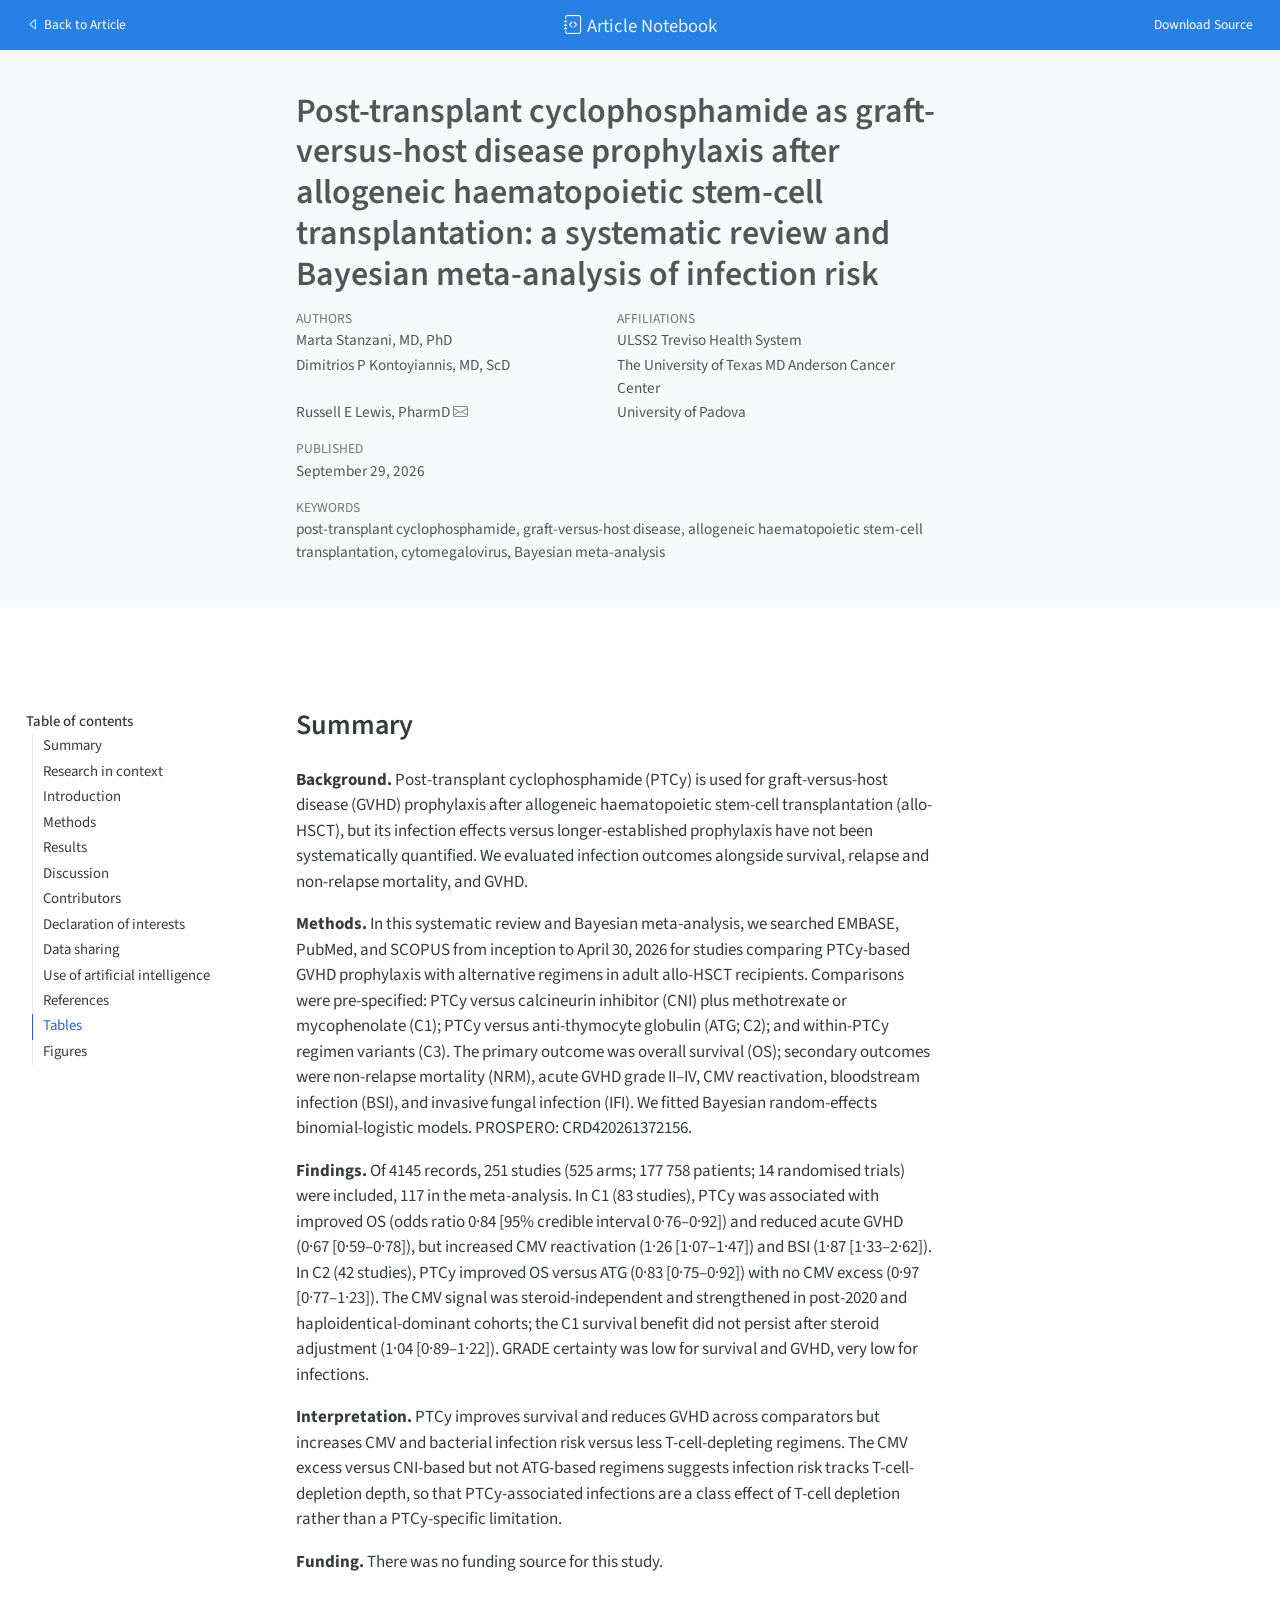
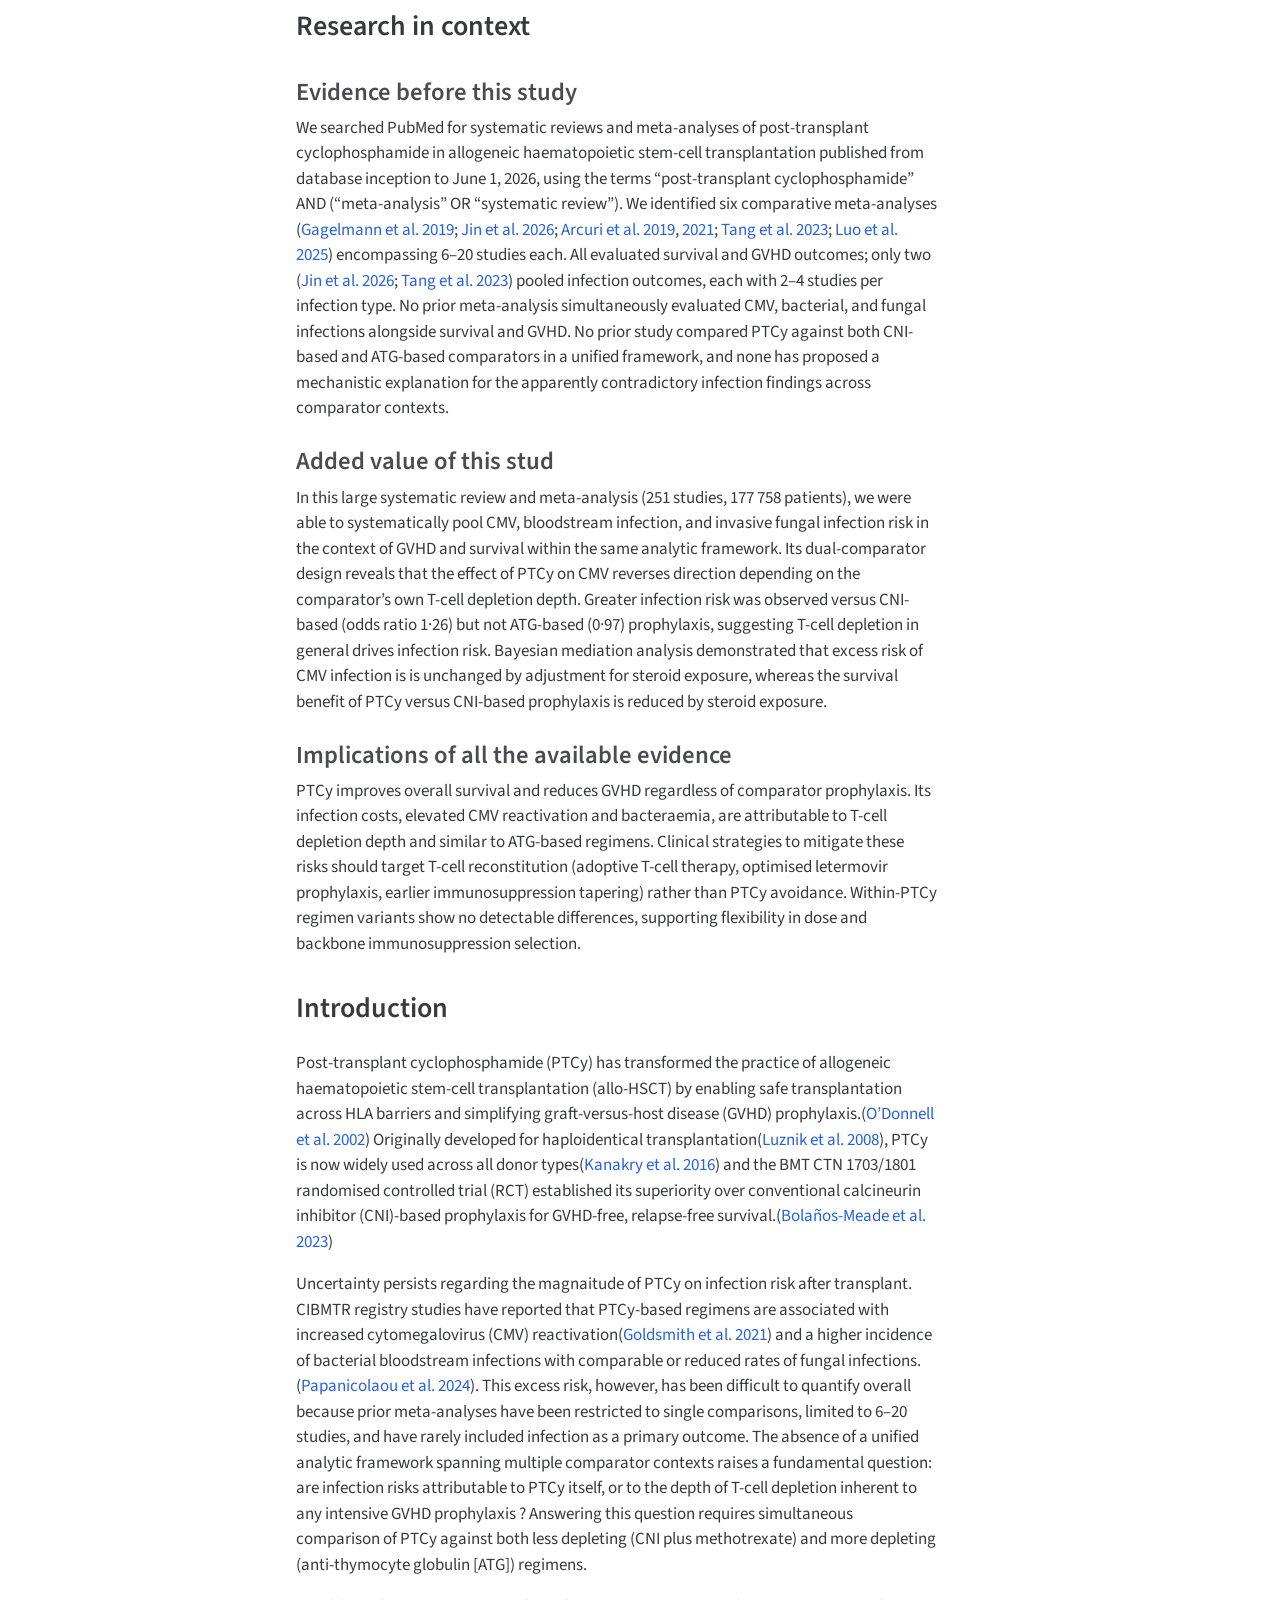
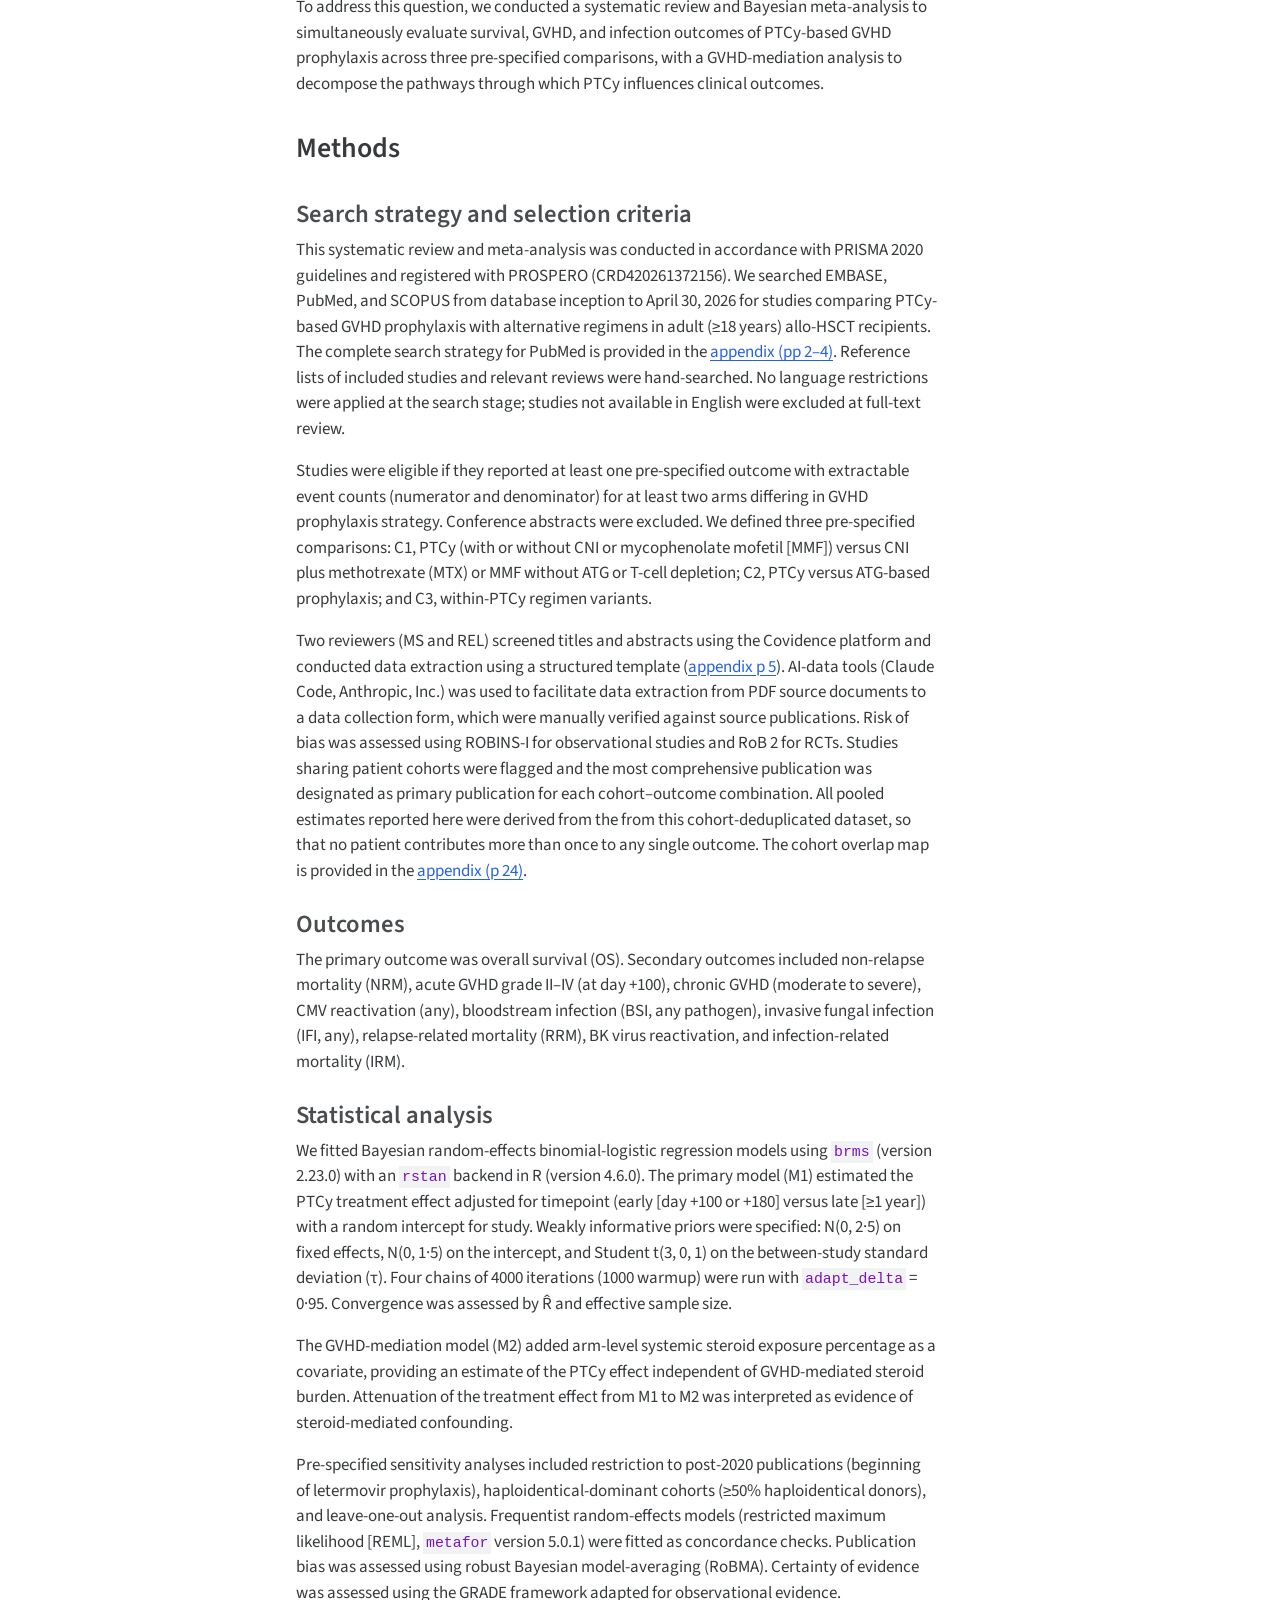
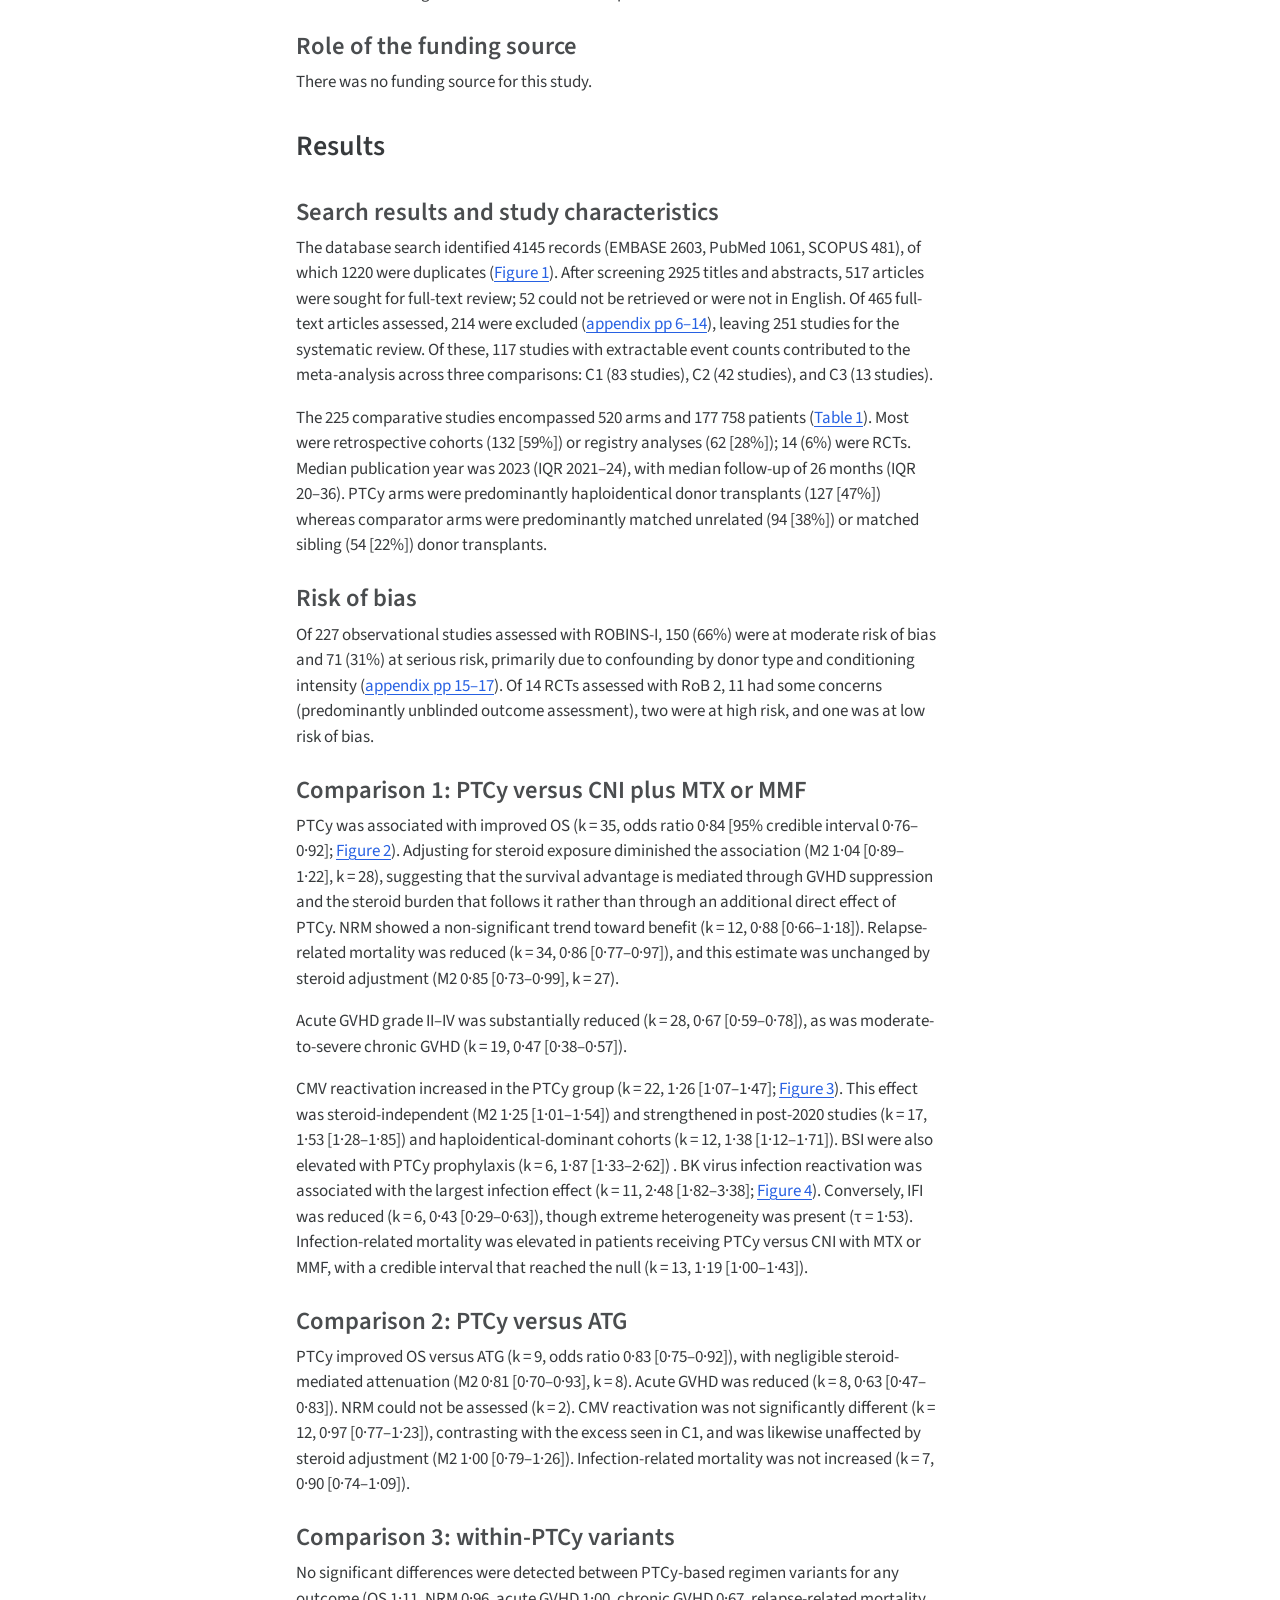
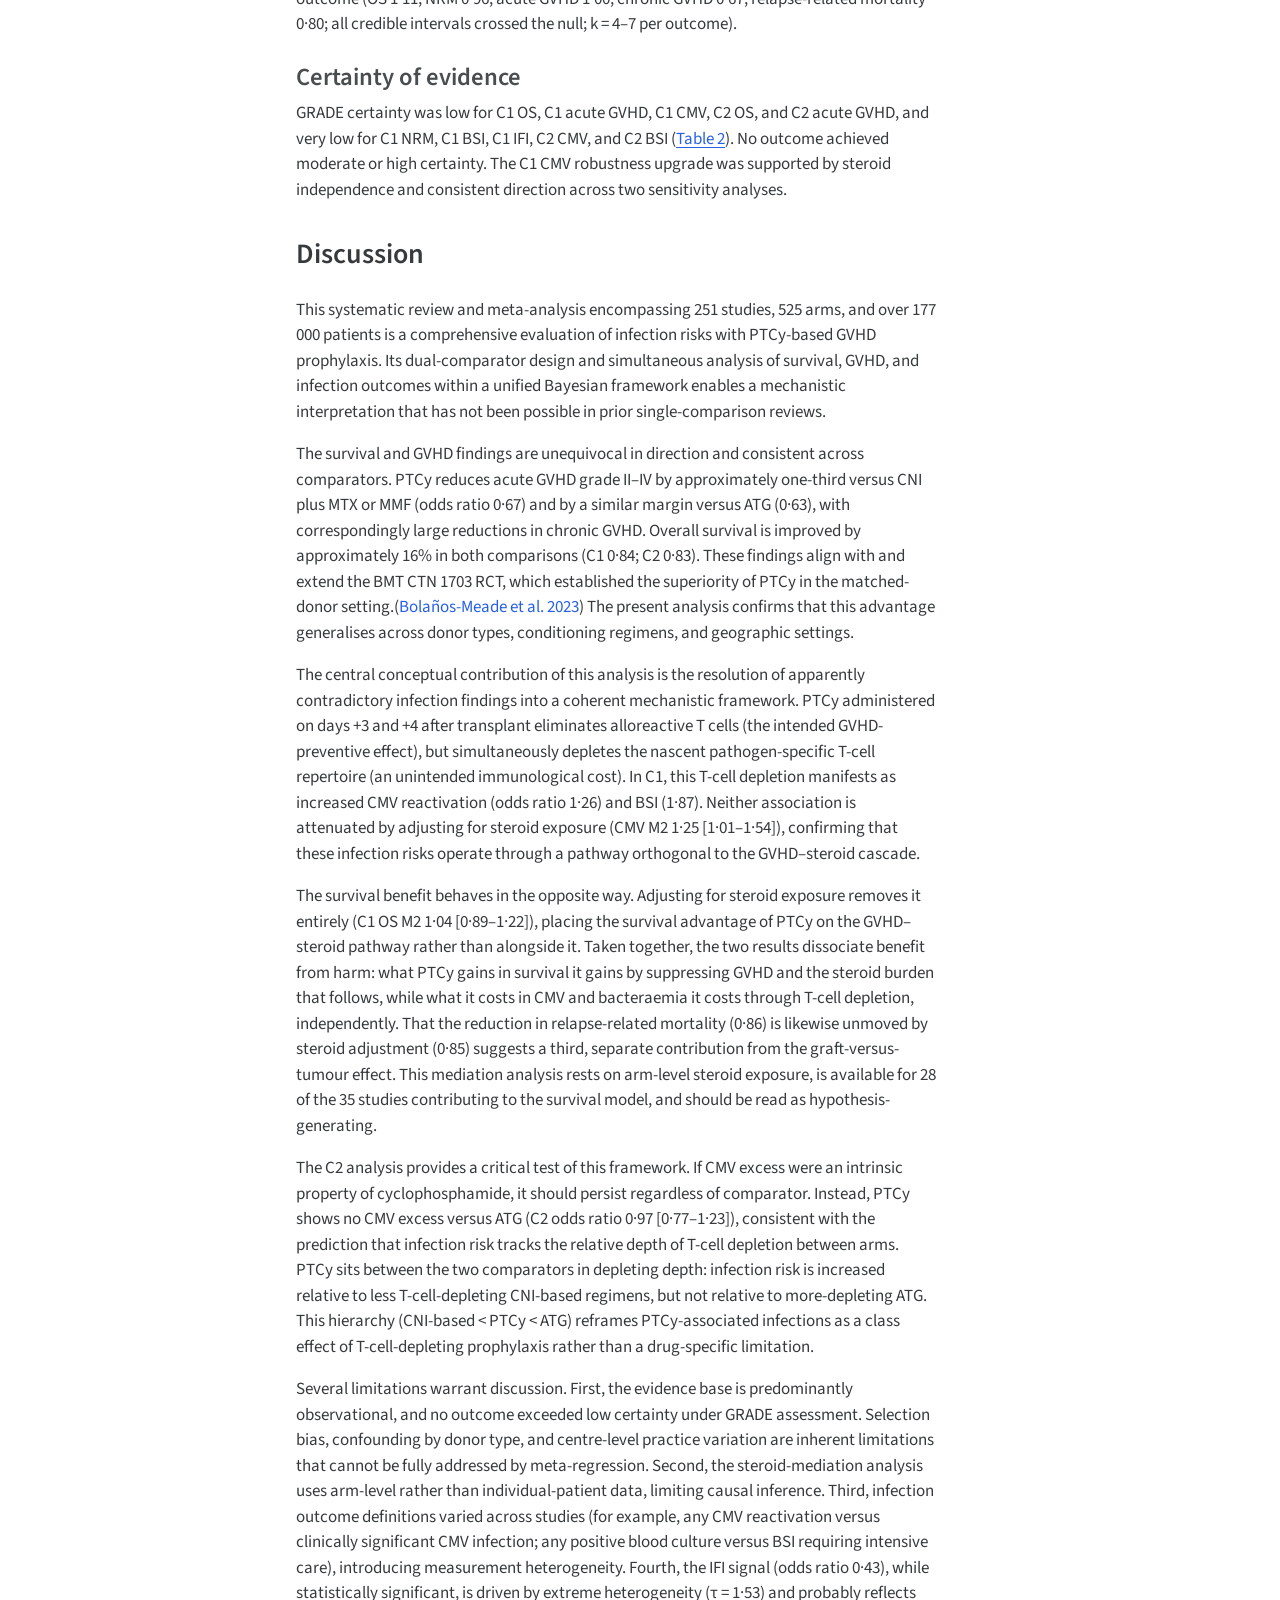
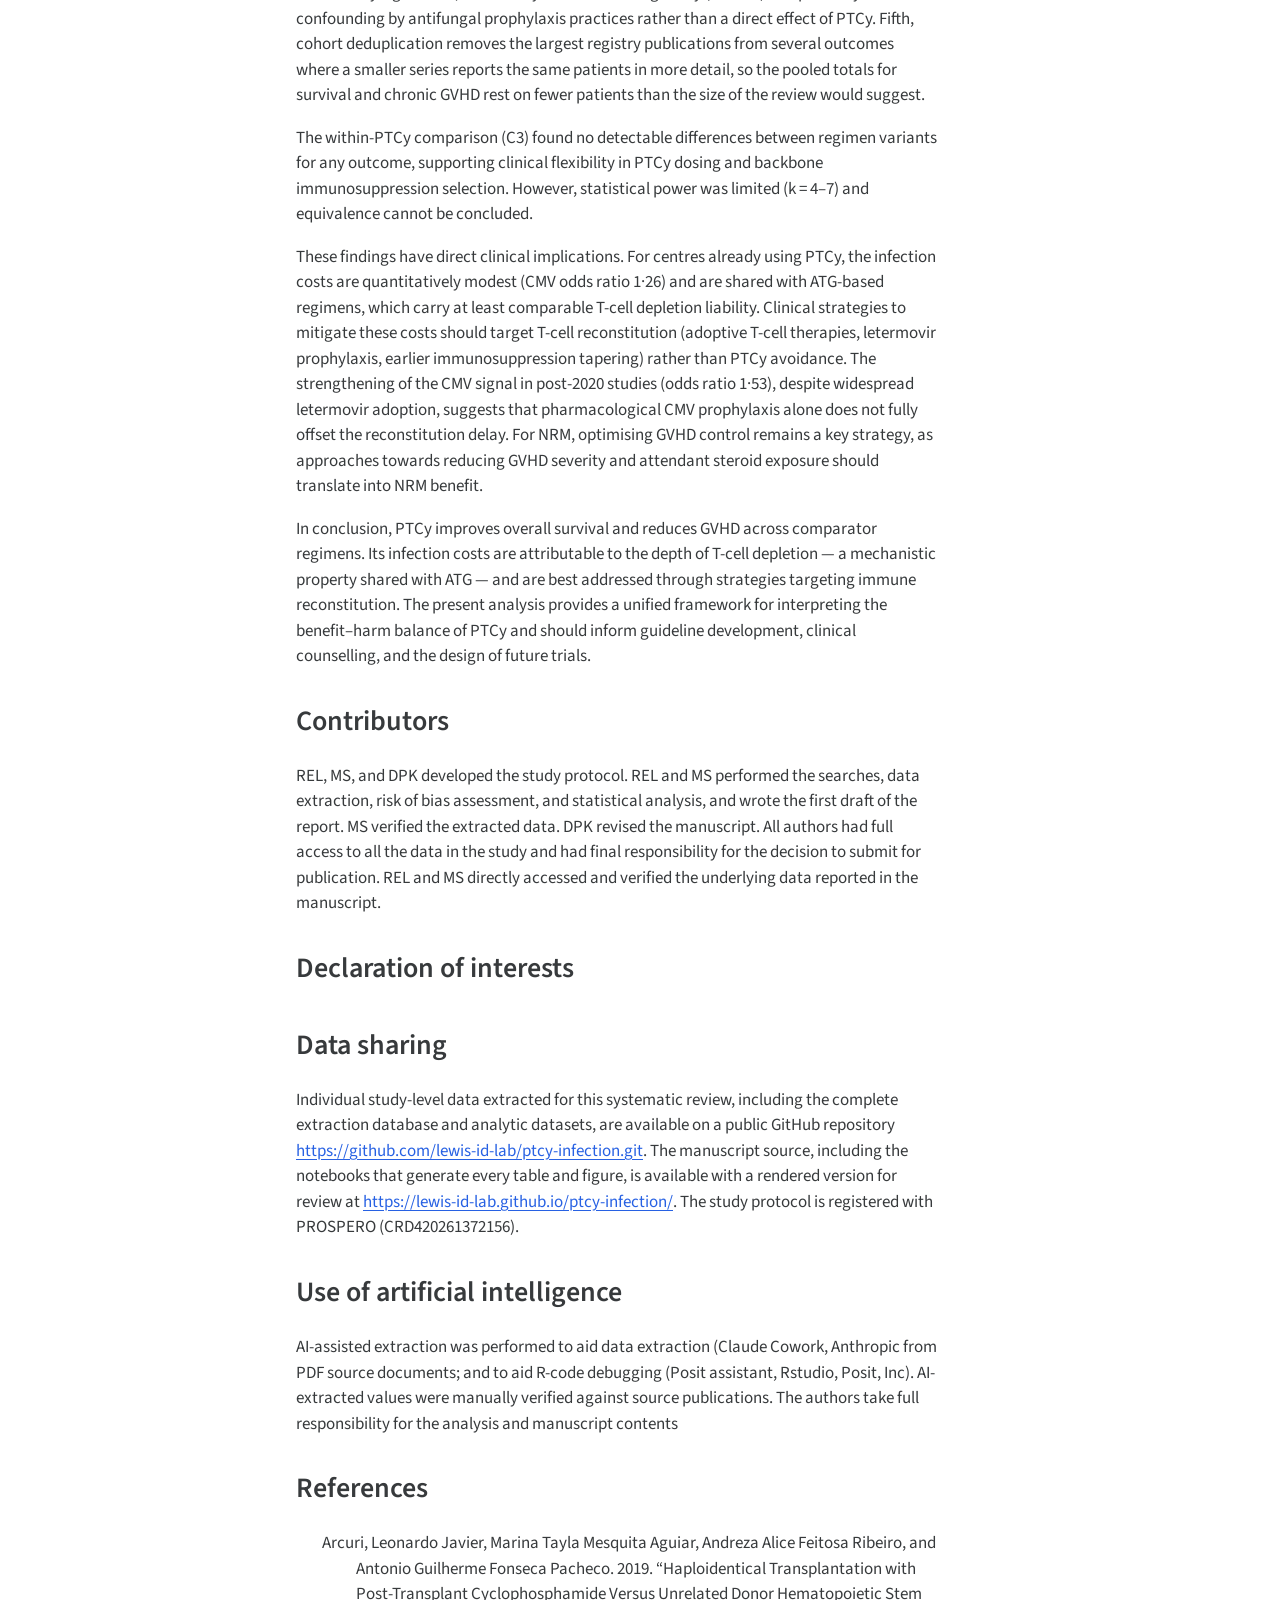
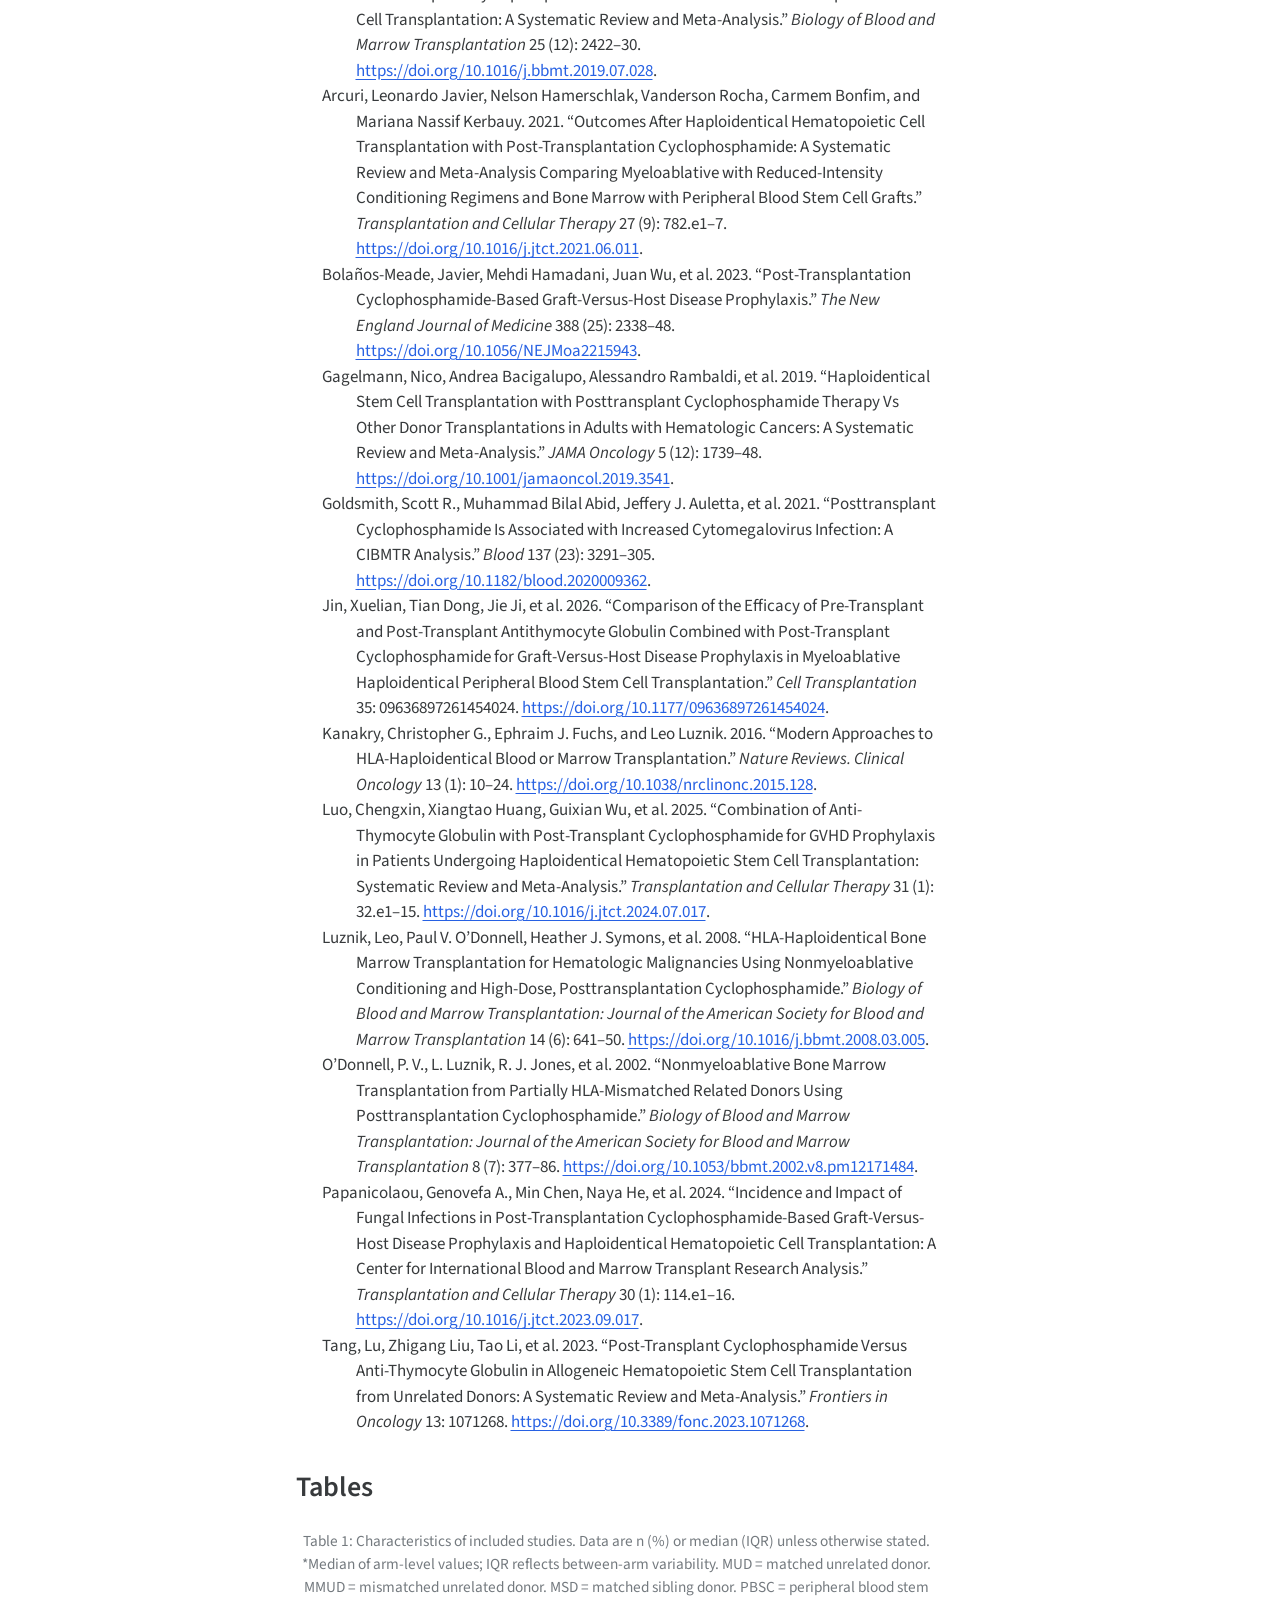
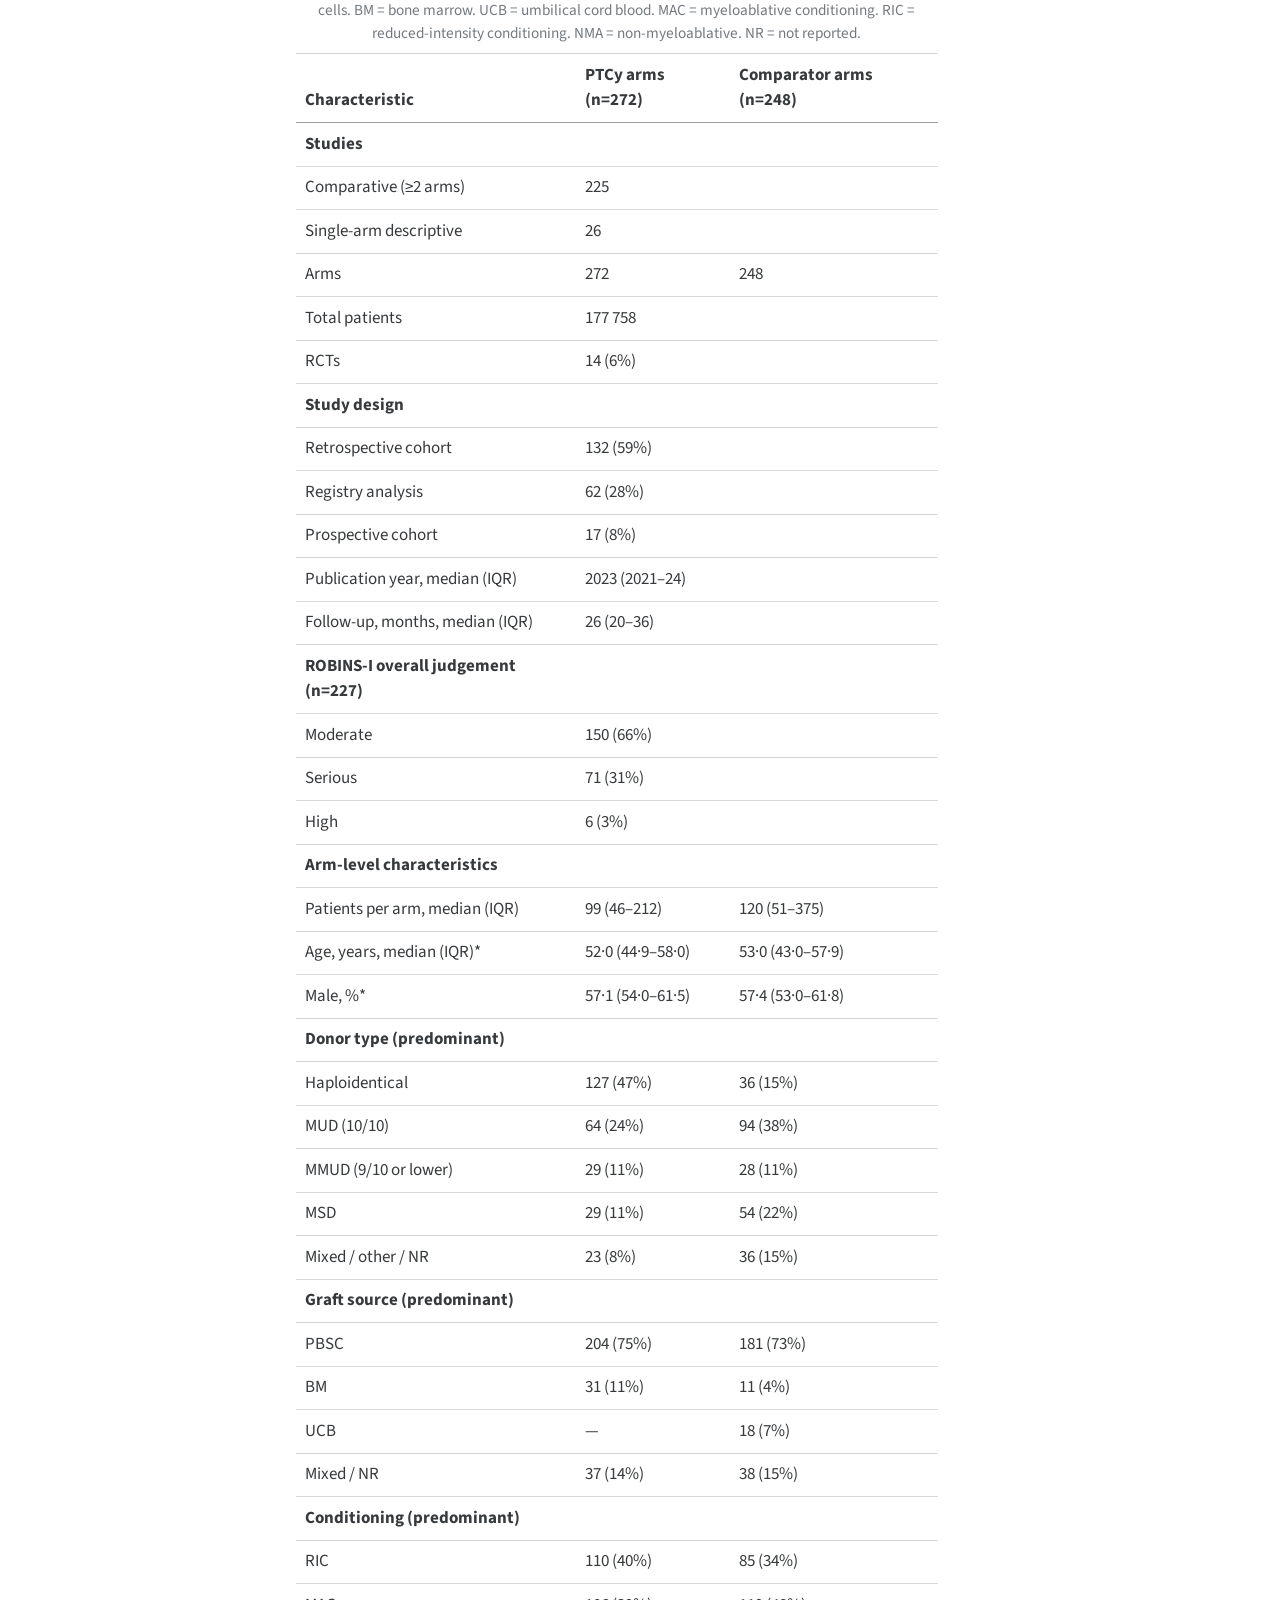
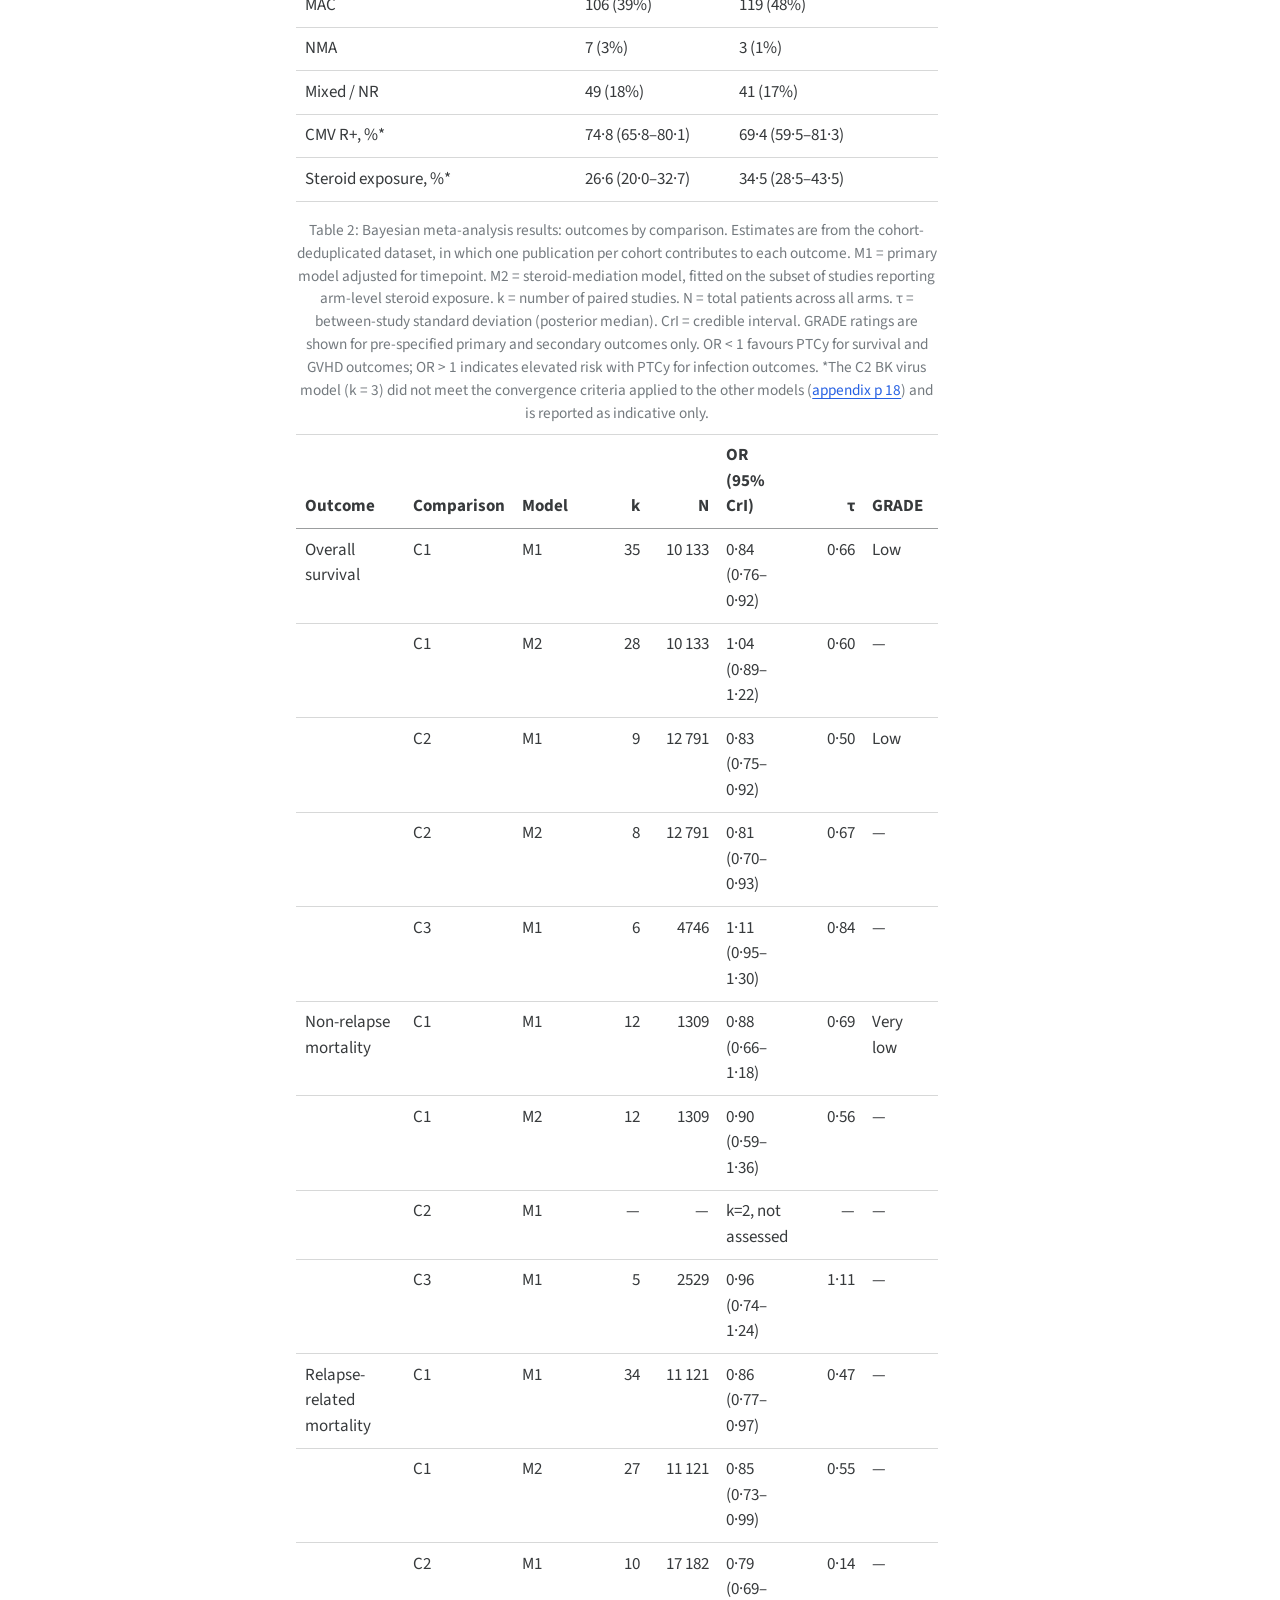
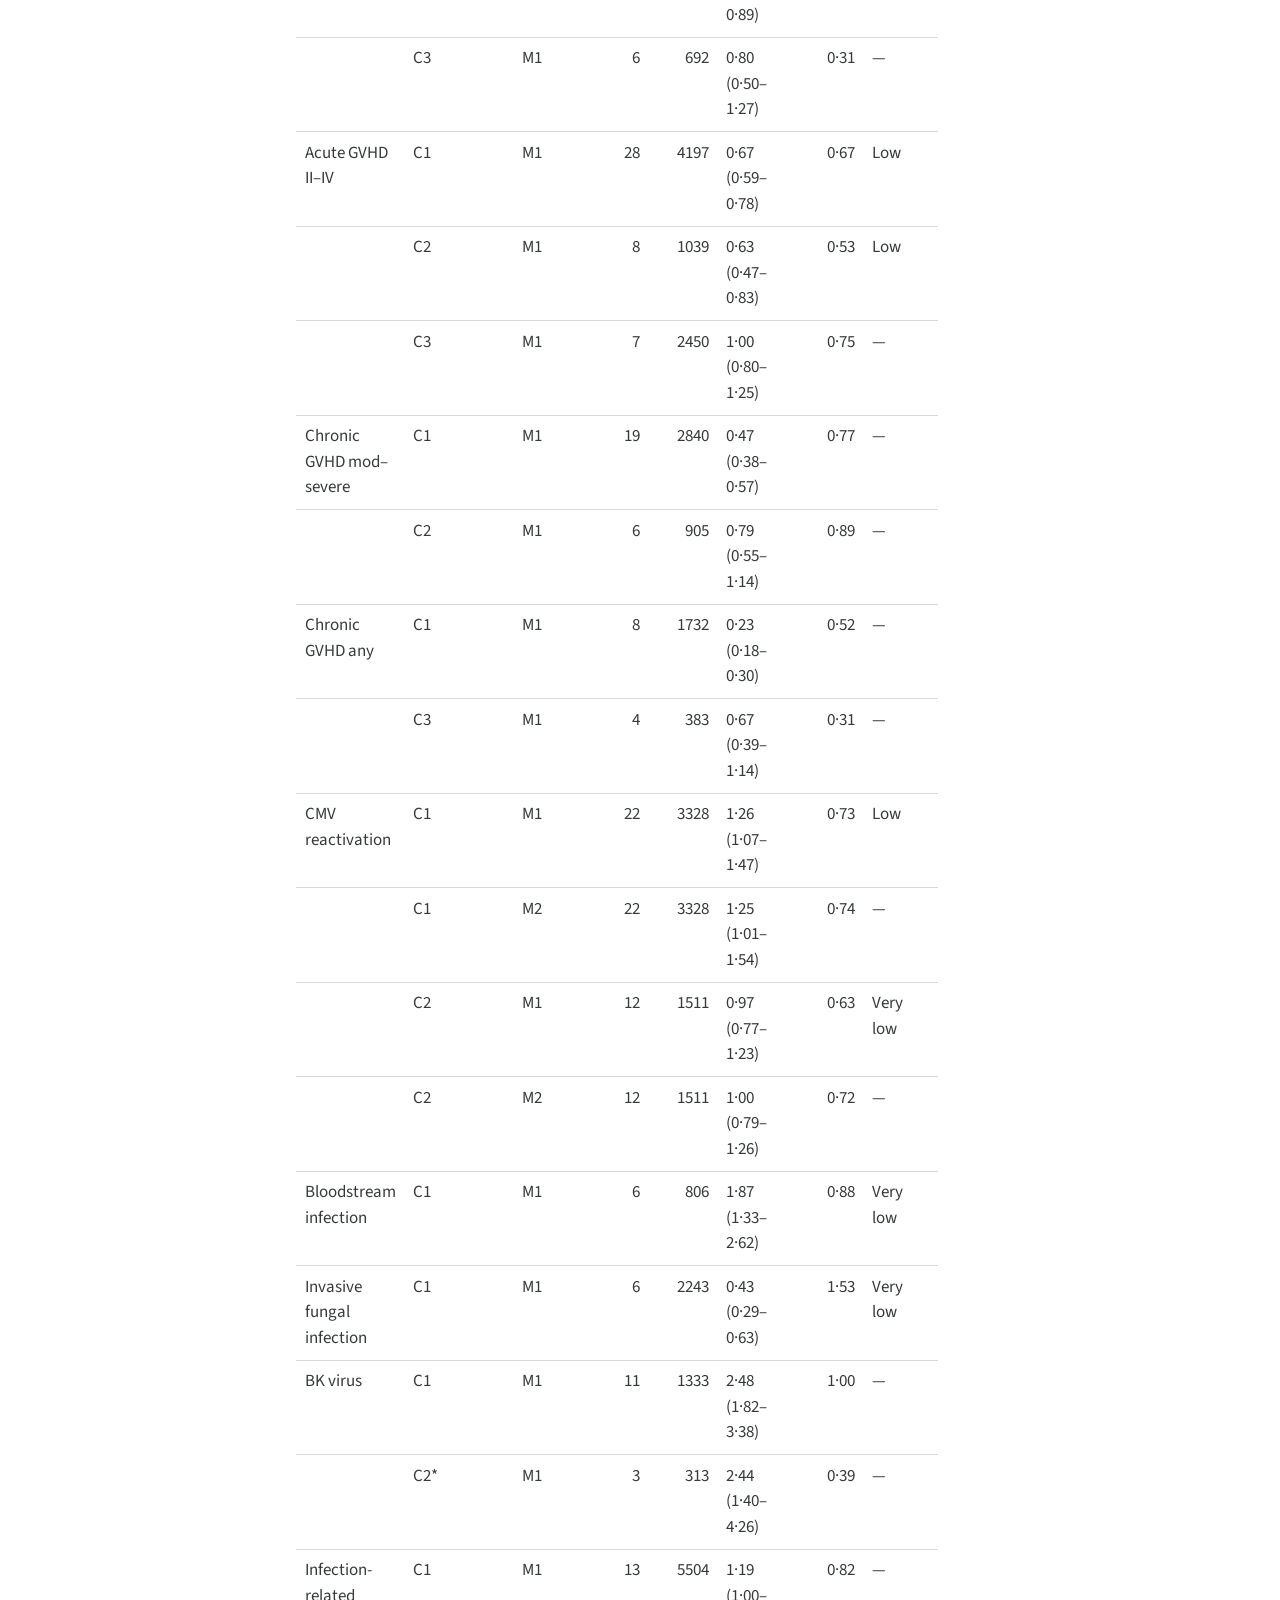
==== commit 52d8413b: "Built site for gh-pages" ====
--- a/index-preview.html
+++ b/index-preview.html
@@ -347,9 +347,9 @@
 <h2 class="anchored" data-anchor-id="methods">Methods</h2>
 <section id="search-strategy-and-selection-criteria" class="level3">
 <h3 class="anchored" data-anchor-id="search-strategy-and-selection-criteria">Search strategy and selection criteria</h3>
-<p>This systematic review and meta-analysis was conducted in accordance with PRISMA 2020 guidelines and registered with PROSPERO (CRD420261372156). We searched EMBASE, PubMed, and SCOPUS from database inception to April 30, 2026 for studies comparing PTCy-based GVHD prophylaxis with alternative regimens in adult (≥18 years) allo-HSCT recipients. The complete search strategy for PubMed is provided in the appendix (pp 2–4). Reference lists of included studies and relevant reviews were hand-searched. No language restrictions were applied at the search stage; studies not available in English were excluded at full-text review.</p>
+<p>This systematic review and meta-analysis was conducted in accordance with PRISMA 2020 guidelines and registered with PROSPERO (CRD420261372156). We searched EMBASE, PubMed, and SCOPUS from database inception to April 30, 2026 for studies comparing PTCy-based GVHD prophylaxis with alternative regimens in adult (≥18 years) allo-HSCT recipients. The complete search strategy for PubMed is provided in the <a href="appendix-preview.html#s1.-search-strategy">appendix (pp 2–4)</a>. Reference lists of included studies and relevant reviews were hand-searched. No language restrictions were applied at the search stage; studies not available in English were excluded at full-text review.</p>
 <p>Studies were eligible if they reported at least one pre-specified outcome with extractable event counts (numerator and denominator) for at least two arms differing in GVHD prophylaxis strategy. Conference abstracts were excluded. We defined three pre-specified comparisons: C1, PTCy (with or without CNI or mycophenolate mofetil [MMF]) versus CNI plus methotrexate (MTX) or MMF without ATG or T-cell depletion; C2, PTCy versus ATG-based prophylaxis; and C3, within-PTCy regimen variants.</p>
-<p>Two reviewers (MS and REL) screened titles and abstracts using the Covidence platform and conducted data extraction using a structured template (appendix p 5). AI-data tools (Claude Code, Anthropic, Inc.) was used to facilitate data extraction from PDF source documents to a data collection form, which were manually verified against source publications. Risk of bias was assessed using ROBINS-I for observational studies and RoB 2 for RCTs. Studies sharing patient cohorts were flagged and the most comprehensive publication was designated as primary publication for each cohort–outcome combination. All pooled estimates reported here were derived from the from this cohort-deduplicated dataset, so that no patient contributes more than once to any single outcome. The cohort overlap map is provided in the appendix (p 24).</p>
+<p>Two reviewers (MS and REL) screened titles and abstracts using the Covidence platform and conducted data extraction using a structured template (<a href="appendix-preview.html#s3.-characteristics-of-included-studies">appendix p 5</a>). AI-data tools (Claude Code, Anthropic, Inc.) was used to facilitate data extraction from PDF source documents to a data collection form, which were manually verified against source publications. Risk of bias was assessed using ROBINS-I for observational studies and RoB 2 for RCTs. Studies sharing patient cohorts were flagged and the most comprehensive publication was designated as primary publication for each cohort–outcome combination. All pooled estimates reported here were derived from the from this cohort-deduplicated dataset, so that no patient contributes more than once to any single outcome. The cohort overlap map is provided in the <a href="appendix-preview.html#s12.-cohort-overlap">appendix (p 24)</a>.</p>
 </section>
 <section id="outcomes" class="level3">
 <h3 class="anchored" data-anchor-id="outcomes">Outcomes</h3>
@@ -370,12 +370,12 @@
 <h2 class="anchored" data-anchor-id="results">Results</h2>
 <section id="search-results-and-study-characteristics" class="level3">
 <h3 class="anchored" data-anchor-id="search-results-and-study-characteristics">Search results and study characteristics</h3>
-<p>The database search identified 4145 records (EMBASE 2603, PubMed 1061, SCOPUS 481), of which 1220 were duplicates (<a href="#fig-prisma" class="quarto-xref">Figure&nbsp;1</a>). After screening 2925 titles and abstracts, 517 articles were sought for full-text review; 52 could not be retrieved or were not in English. Of 465 full-text articles assessed, 214 were excluded (appendix pp 6–14), leaving 251 studies for the systematic review. Of these, 117 studies with extractable event counts contributed to the meta-analysis across three comparisons: C1 (83 studies), C2 (42 studies), and C3 (13 studies).</p>
+<p>The database search identified 4145 records (EMBASE 2603, PubMed 1061, SCOPUS 481), of which 1220 were duplicates (<a href="#fig-prisma" class="quarto-xref">Figure&nbsp;1</a>). After screening 2925 titles and abstracts, 517 articles were sought for full-text review; 52 could not be retrieved or were not in English. Of 465 full-text articles assessed, 214 were excluded (<a href="appendix-preview.html#s2.-studies-excluded-at-full-text-screening-n214">appendix pp 6–14</a>), leaving 251 studies for the systematic review. Of these, 117 studies with extractable event counts contributed to the meta-analysis across three comparisons: C1 (83 studies), C2 (42 studies), and C3 (13 studies).</p>
 <p>The 225 comparative studies encompassed 520 arms and 177 758 patients (<a href="#tbl-characteristics" class="quarto-xref">Table&nbsp;1</a>). Most were retrospective cohorts (132 [59%]) or registry analyses (62 [28%]); 14 (6%) were RCTs. Median publication year was 2023 (IQR 2021–24), with median follow-up of 26 months (IQR 20–36). PTCy arms were predominantly haploidentical donor transplants (127 [47%]) whereas comparator arms were predominantly matched unrelated (94 [38%]) or matched sibling (54 [22%]) donor transplants.</p>
 </section>
 <section id="risk-of-bias" class="level3">
 <h3 class="anchored" data-anchor-id="risk-of-bias">Risk of bias</h3>
-<p>Of 227 observational studies assessed with ROBINS-I, 150 (66%) were at moderate risk of bias and 71 (31%) at serious risk, primarily due to confounding by donor type and conditioning intensity (appendix pp 15–17). Of 14 RCTs assessed with RoB 2, 11 had some concerns (predominantly unblinded outcome assessment), two were at high risk, and one was at low risk of bias.</p>
+<p>Of 227 observational studies assessed with ROBINS-I, 150 (66%) were at moderate risk of bias and 71 (31%) at serious risk, primarily due to confounding by donor type and conditioning intensity (<a href="appendix-preview.html#s5.-risk-of-bias">appendix pp 15–17</a>). Of 14 RCTs assessed with RoB 2, 11 had some concerns (predominantly unblinded outcome assessment), two were at high risk, and one was at low risk of bias.</p>
 </section>
 <section id="comparison-1-ptcy-versus-cni-plus-mtx-or-mmf" class="level3">
 <h3 class="anchored" data-anchor-id="comparison-1-ptcy-versus-cni-plus-mtx-or-mmf">Comparison 1: PTCy versus CNI plus MTX or MMF</h3>
@@ -424,11 +424,11 @@
 </section>
 <section id="data-sharing" class="level2">
 <h2 class="anchored" data-anchor-id="data-sharing">Data sharing</h2>
-<p>Individual study-level data extracted for this systematic review, including the complete extraction database and analytic datasets, are available on a public GitHub repository (<a href="https://github.com/Russlewisbo/ptcy_metaanalys" class="uri">https://github.com/Russlewisbo/ptcy_metaanalys</a>). The manuscript source, including the notebooks that generate every table and figure, is available at <a href="https://github.com/lewis-id-lab/ptcy-infection" class="uri">https://github.com/lewis-id-lab/ptcy-infection</a>, with a rendered version for review at <a href="https://lewis-id-lab.github.io/ptcy-infection/" class="uri">https://lewis-id-lab.github.io/ptcy-infection/</a>. The study protocol is registered with PROSPERO (CRD420261372156).</p>
+<p>Individual study-level data extracted for this systematic review, including the complete extraction database and analytic datasets, are available on a public GitHub repository <a href="https://github.com/lewis-id-lab/ptcy-infection.git" class="uri">https://github.com/lewis-id-lab/ptcy-infection.git</a>. The manuscript source, including the notebooks that generate every table and figure, is available with a rendered version for review at <a href="https://lewis-id-lab.github.io/ptcy-infection/" class="uri">https://lewis-id-lab.github.io/ptcy-infection/</a>. The study protocol is registered with PROSPERO (CRD420261372156).</p>
 </section>
 <section id="use-of-artificial-intelligence" class="level2">
 <h2 class="anchored" data-anchor-id="use-of-artificial-intelligence">Use of artificial intelligence</h2>
-<p>AI-assisted extraction was performed to accelerate data extraction from PDF source documents; all AI-extracted values were manually verified against source publications.</p>
+<p>AI-assisted extraction was performed to aid data extraction (Claude Cowork, Anthropic from PDF source documents; and to aid R-code debugging (Posit assistant, Rstudio, Posit, Inc). AI-extracted values were manually verified against source publications. The authors take full responsibility for the analysis and manuscript contents</p>
 <!-- TODO: the Methods and this statement named different tools in the source
      document (Claude Cowork vs Posit Assistant). Name the one actually used,
      with version and vendor, in both places. -->
@@ -691,7 +691,7 @@
 <div id="tbl-results" class="quarto-float quarto-figure quarto-figure-center anchored">
 <figure class="quarto-float quarto-float-tbl figure">
 <figcaption class="quarto-float-caption-top quarto-float-caption quarto-float-tbl" id="tbl-results-caption-0ceaefa1-69ba-4598-a22c-09a6ac19f8ca">
-Table&nbsp;2: Bayesian meta-analysis results: outcomes by comparison. Estimates are from the cohort-deduplicated dataset, in which one publication per cohort contributes to each outcome. M1 = primary model adjusted for timepoint. M2 = steroid-mediation model, fitted on the subset of studies reporting arm-level steroid exposure. k = number of paired studies. N = total patients across all arms. τ = between-study standard deviation (posterior median). CrI = credible interval. GRADE ratings are shown for pre-specified primary and secondary outcomes only. OR &lt; 1 favours PTCy for survival and GVHD outcomes; OR &gt; 1 indicates elevated risk with PTCy for infection outcomes. *The C2 BK virus model (k = 3) did not meet the convergence criteria applied to the other models (appendix p 18) and is reported as indicative only.
+Table&nbsp;2: Bayesian meta-analysis results: outcomes by comparison. Estimates are from the cohort-deduplicated dataset, in which one publication per cohort contributes to each outcome. M1 = primary model adjusted for timepoint. M2 = steroid-mediation model, fitted on the subset of studies reporting arm-level steroid exposure. k = number of paired studies. N = total patients across all arms. τ = between-study standard deviation (posterior median). CrI = credible interval. GRADE ratings are shown for pre-specified primary and secondary outcomes only. OR &lt; 1 favours PTCy for survival and GVHD outcomes; OR &gt; 1 indicates elevated risk with PTCy for infection outcomes. *The C2 BK virus model (k = 3) did not meet the convergence criteria applied to the other models (<a href="appendix-preview.html#s7.-mcmc-diagnostics">appendix p 18</a>) and is reported as indicative only.
 </figcaption>
 <div aria-describedby="tbl-results-caption-0ceaefa1-69ba-4598-a22c-09a6ac19f8ca">
 <table class="caption-top table">
@@ -1033,7 +1033,7 @@
 <a href="figures/Figure1_PRISMA_flow_diagram.png" class="lightbox" data-gallery="quarto-lightbox-gallery-1" title="Figure&nbsp;1: Study selection (PRISMA 2020 flow diagram). 4145 records were identified from databases (EMBASE 2603, PubMed 1061, SCOPUS 481) and 1220 duplicates removed. 2925 records were screened and 2408 excluded at title and abstract. 517 reports were sought for retrieval; 52 were not retrieved or not in English. 465 full-text reports were assessed and 214 excluded (appendix pp 6–14). 251 studies were included in the systematic review; 117 with extractable event counts were included in the meta-analysis (C1 83 studies; C2 42 studies; C3 13 studies)."><img src="figures/Figure1_PRISMA_flow_diagram.png" class="img-fluid figure-img"></a>
 </div>
 <figcaption class="quarto-float-caption-bottom quarto-float-caption quarto-float-fig" id="fig-prisma-caption-0ceaefa1-69ba-4598-a22c-09a6ac19f8ca">
-Figure&nbsp;1: <strong>Study selection (PRISMA 2020 flow diagram).</strong> 4145 records were identified from databases (EMBASE 2603, PubMed 1061, SCOPUS 481) and 1220 duplicates removed. 2925 records were screened and 2408 excluded at title and abstract. 517 reports were sought for retrieval; 52 were not retrieved or not in English. 465 full-text reports were assessed and 214 excluded (appendix pp 6–14). 251 studies were included in the systematic review; 117 with extractable event counts were included in the meta-analysis (C1 83 studies; C2 42 studies; C3 13 studies).
+Figure&nbsp;1: <strong>Study selection (PRISMA 2020 flow diagram).</strong> 4145 records were identified from databases (EMBASE 2603, PubMed 1061, SCOPUS 481) and 1220 duplicates removed. 2925 records were screened and 2408 excluded at title and abstract. 517 reports were sought for retrieval; 52 were not retrieved or not in English. 465 full-text reports were assessed and 214 excluded (<a href="appendix-preview.html#s2.-studies-excluded-at-full-text-screening-n214">appendix pp 6–14</a>). 251 studies were included in the systematic review; 117 with extractable event counts were included in the meta-analysis (C1 83 studies; C2 42 studies; C3 13 studies).
 </figcaption>
 </figure>
 </div>
